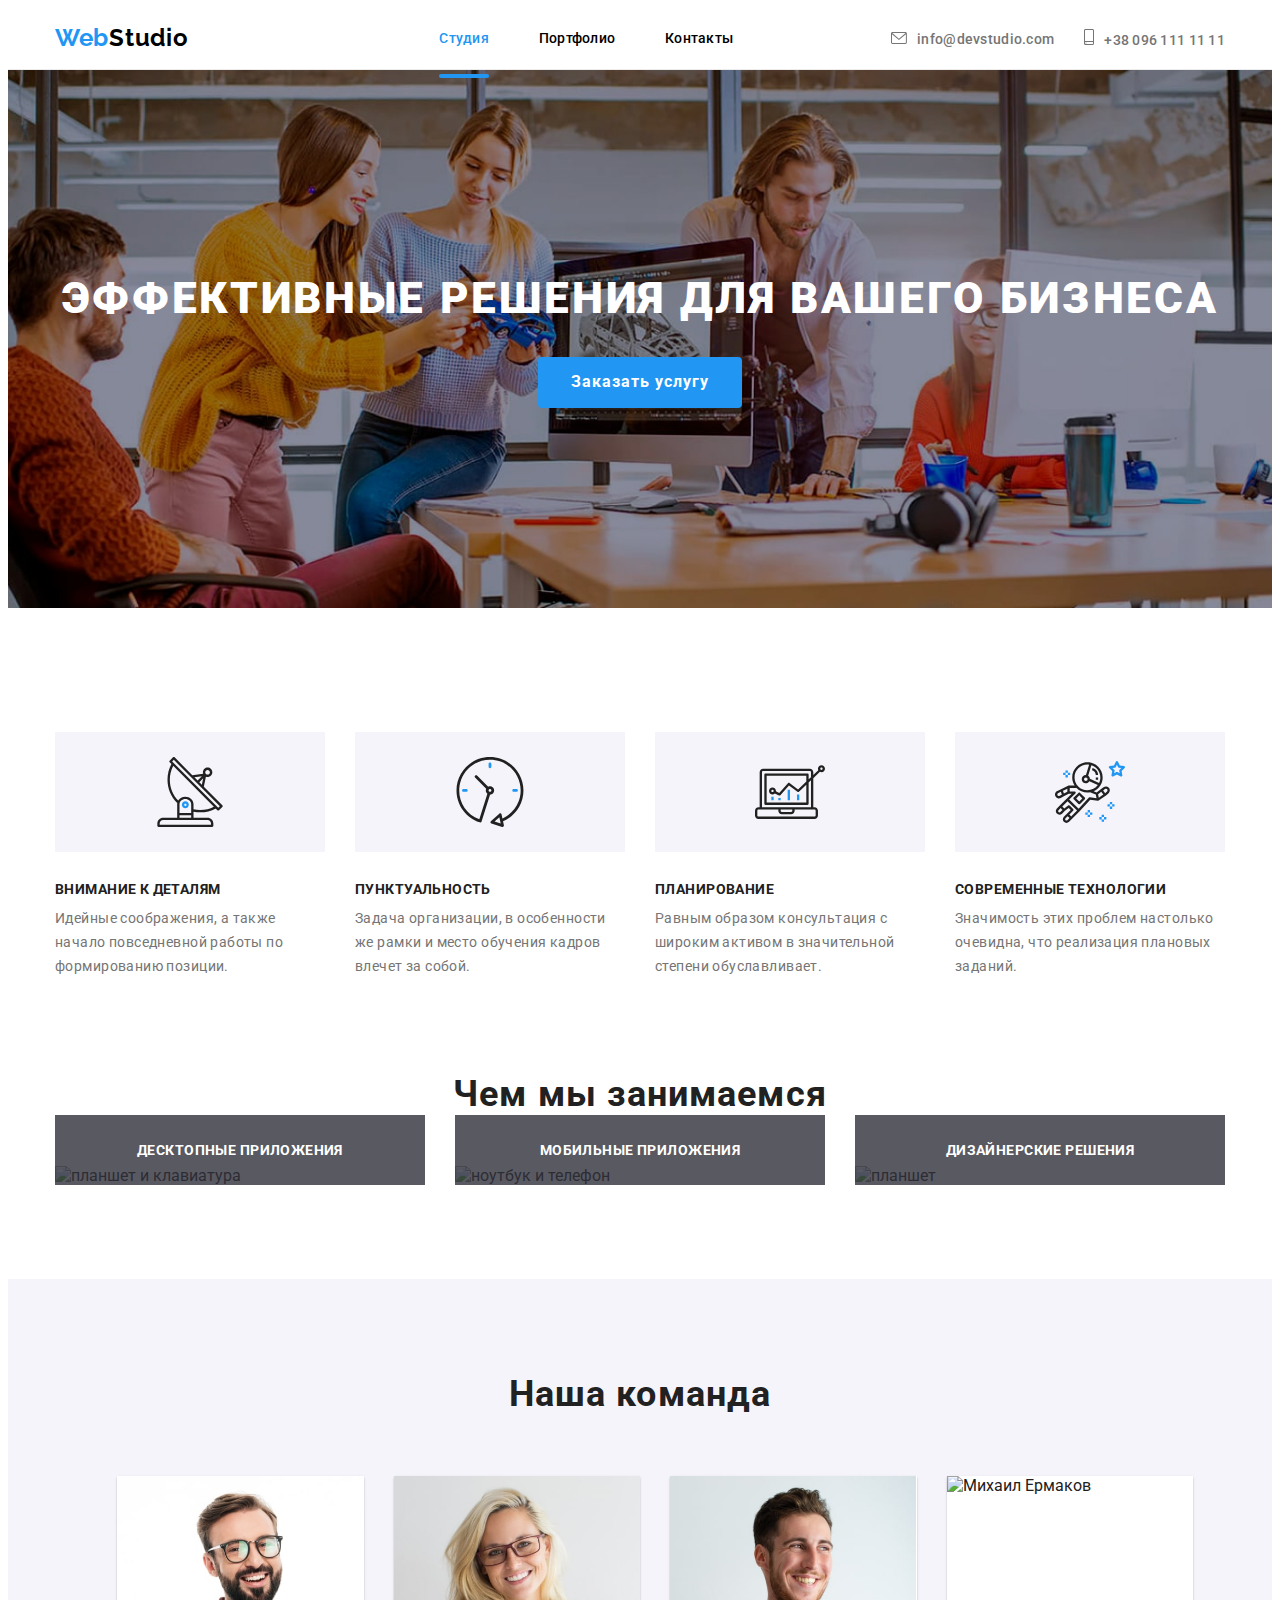
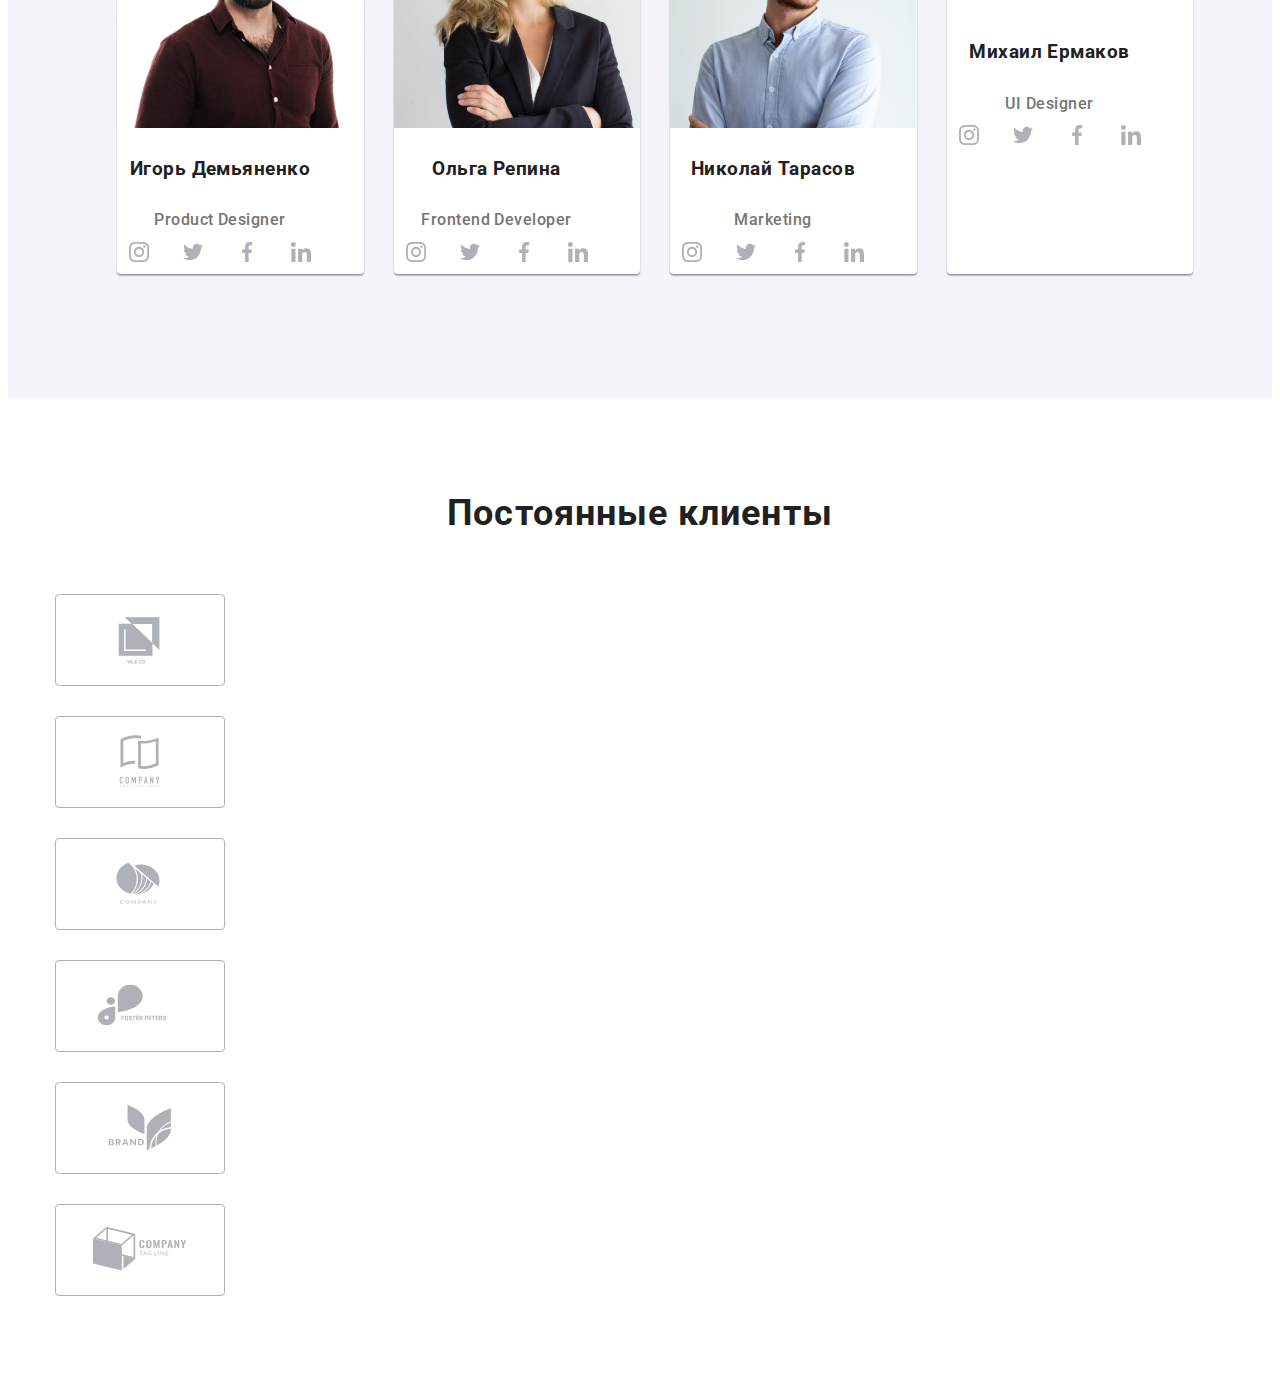
==== index.html @ 03f7d1b9 "8" ====
<!DOCTYPE html>
<html lang="ru">

    <head>
        <meta charset="UTF-8">
        <meta http-equiv="X-UA-Compatible" content="IE=edge">
        <meta name="viewport" content="width=device-width, initial-scale=1.0">
        <title>Studio</title>
        <link rel="preconnect" href="https://fonts.googleapis.com">
        <link rel="preconnect" href="https://fonts.gstatic.com" crossorigin>
        <link href="https://fonts.googleapis.com/css2?family=Raleway:wght@700&family=Roboto:wght@400;500;700;900&display=swap"
            rel="stylesheet">
        <link rel="stylesheet" 
            href="https://cdnjs.cloudflare.com/ajax/libs/modern-normalize/1.1.0/modern-normalize.min.css"
            integrity="sha512-wpPYUAdjBVSE4KJnH1VR1HeZfpl1ub8YT/NKx4PuQ5NmX2tKuGu6U/JRp5y+Y8XG2tV+wKQpNHVUX03MfMFn9Q=="
            crossorigin="anonymous" 
            referrerpolicy="no-referrer"/>
        <link rel="stylesheet" href="./css/main.min.css">
    </head>

    <body>
        <!-- шапка навигации -->
        <header class="page-header">
            
            <div class="container__header container">
                <a class="logo header__logo" href="/">
                    <span class="header__logo-web">Web</span><span class="header-logo-studio">Studio</span>
                </a>
                
                <button type="button" class="menu-button is-open" aria-expanded="false" aria-controls="menu-container" data-menu-button>
                    <svg width="40" height="40" aria-label="Переключатель мобильного меню">
                        <use class="icon-close24" href="./images/icons.svg#icon-close_24px" hight="18" width="18"></use>
                        <use class="icon-menu" href="./images/icons.svg#icon-menu_24px" hight="16" width="24"></use>
                    </svg>
                </button>

                <!-- ccылки навигации -->
                <div class="navigation">
                    <ul class="site-nav">
                        <li><a class="site-nav__link header-link сurrent" href="./index.html" rel="noopener noreferrer">Студия</a></li>
                        <li><a class="site-nav__link header-link" href="./portfolio.html" rel="noopener noreferrer">Портфолио</a></li>
                        <li><a class="site-nav__link header-link" href="">Контакты</a></li>
                    </ul>
                </div>
                <div class="contacts">
                    <ul class="site-contact">
                        <li class="site-contact__item mail">
                            <a class="contact site-contact__icon" href="mailto:info@devstudio.com">
                                <svg class="icon-mail" width="16" height="12">
                                    <use href="./images/icons.svg#icon-envelope"></use>
                                </svg>info@devstudio.com
                            </a>
                        </li>
                        <li class="site-contact__item tel"><a class="contact site-contact__icon" href="tel:+380961111111">
                                <svg class="icon-tel" width="10" height="16">
                                    <use href="./images/icons.svg#icon-smartphone"></use>
                                </svg>+38 096 111 11 11
                            </a>
                        </li>
                    </ul>
                </div>
            </div>

                <div class="menu-container" id="menu-container" data-menu>
                    
                    <div class="mob-menu">
                        
                        <ul class="mob-menu-list">
                            <li class="mob-menu-list__item">
                                <a class="mob-menu-list__link сurrent_mob-menu" 
                                href="./index.html" 
                                rel="noopener noreferrer">Студия</a>
                            </li>
                            <li class="mob-menu-list__item">
                                <a class="mob-menu-list__link" 
                                href="./portfolio.html" 
                                rel="noopener noreferrer">Портфолио</a>
                            </li>
                            <li class="mob-menu-list__item">
                                <a class="mob-menu-list__link" 
                                href="">Контакты</a>
                            </li>
                        </ul>
                        
                        <div>
                            <ul class="mob-menu__contact">
                                <li class="mob-menu-list__item-tel">
                                    <a class="mob-menu-list__icon-tel" href="tel:+380961111111">+38 096 111 11 11
                                    </a>
                                </li>
                                <li class="mob-menu-list__item mail">
                                    <a class="mob-menu-list__icon-mail" href="mailto:info@devstudio.com">info@devstudio.com
                                    </a>
                                </li>
                            </ul>
                            <ul class="mob-menu-social">
                                <li class="mob-menu-social__item">
                                    <a  
                                    class="mob-menu-social_link"
                                    href=""
                                    target="_blank"
                                    rel="noopener noreferrer"
                                    >Instagram</a
                                    >
                                </li>
                                <li class="mob-menu-social__item">
                                    <a 
                                    class="mob-menu-social_link" 
                                    href="" target="_blank" 
                                    rel="noopener noreferrer"
                                    >Twitter</a
                                    >
                                </li>
                                <li class="mob-menu-social__item">
                                    <a class="mob-menu-social_link" 
                                    href="" target="_blank" 
                                    rel="noopener noreferrer"
                                    >Facebook</a>
                                </li>
                                <li class="mob-menu-social__item">
                                    <a class="mob-menu-social_link" 
                                    href="" target="_blank" 
                                    rel="noopener noreferrer"
                                    >Linkedin</a>
                                </li>
                            </ul>
                        </div>
                    </div>
                </div>
                
            </div>
        </header>
            <main>
                <!-- герой -->
                <section class="hero-section">
                    <div class="hero-solutions">
                        <h1 class="hero-solutions__title">Эффективные решения для вашего бизнеса</h1>
                        <button class="hero-solutions__button" type="button" data-modal-open modal-open>Заказать услугу</button>
                    </div>
                </section>
            <!-- особенности -->
                <section class="features-decoration">
                    <div class="container">
                        <ul class="features-decoration__item">
                            <li class="features-decoration__list">
                                <div class="features-decoration___list-item">
                                    <svg class="icon-antenna" width="70" height="70">
                                        <use href="./images/icons.svg#icon-antenna"></use>
                                    </svg>
                                </div>
                                <h3 class="features-decoration__title">Внимание к деталям</h3>
                                <p class="features-decoration__text">
                                    Идейные соображения, а также начало повседневной работы по формированию позиции.
                                </p>
                            </li>
                            <li class="features-decoration__list">
                                <div class="features-decoration___list-item">
                                    <svg class="icon-clock" width="70" height="70">
                                        <use href="./images/icons.svg#icon-clock"></use>
                                    </svg>
                                </div>
                                <h3 class="features-decoration__title">Пунктуальность</h3>
                                <p class="features-decoration__text">Задача организации, в особенности же рамки и место обучения кадров влечет за собой.</p>
                            </li>
                            <li class="features-decoration__list">
                                <div class="features-decoration___list-item">
                                    <svg class="icon-diagram" width="70" height="70">
                                        <use href="./images/icons.svg#icon-diagram"></use>
                                    </svg>
                                </div>
                                <h3 class="features-decoration__title">Планирование</h3>
                                <p class="features-decoration__text">Равным образом консультация с широким активом в значительной степени обуславливает.</p>
                            </li>
                            <li class="features-decoration__list">
                                <div class="features-decoration___list-item">
                                    <svg class="icon-astronaut" width="70" height="70">
                                        <use href="./images/icons.svg#icon-astronaut"></use>
                                    </svg>
                                </div>
                                <h3 class="features-decoration__title">Современные технологии</h3>
                                <p class="features-decoration__text">Значимость этих проблем настолько очевидна, что реализация плановых заданий.</p>
                            </li>
                        </ul>
                    </div>
                </section>
            </div>
            <!-- чем мы занимаемся -->
            <section class="doing-decoration">
                <div class="container">
                    <h2 class="doing-decoration__title">Чем мы занимаемся</h2>
                    <ul class="doing-section">
                        <li class="doing-section__images">
                            <div class="doing-section__box">
                                <img src="./images/box1.jpg" alt="планшет и клавиатура" width="370">
                                <p class="doing-section__title">Десктопные приложения</p>
                            </div>
                        </li>
                        <li class="doing-section__images">
                            <div class="doing-section__box">
                                <img src="./images/box2.jpg" alt="ноутбук и телефон" width="370">
                                <p class="doing-section__title">Мобильные приложения</p>
                            </div>
                        </li>
                        <li class="doing-section__images">
                            <div class="doing-section__box">
                                <img src="./images/box3.jpg" alt="планшет" width="370">
                                <p class="doing-section__title">Дизайнерские решения</p>
                            </div>
                        </li>
                    </ul>
                </div>
            </section>
            <!-- команда -->
            <section class="command-decoration-section">
                <div class="command-decoration container">
                    <h2 class="command-decoration__title">Наша команда</h2>
                    <ul class="command-decoration__list"> 
                        <li class="command-decoration__item">
                            <picture>
                                <source
                                    srcset="./images/demyanenko_1x.jpg 1x, 
                                    ./images/demyanenko_2x.jpg 2x"
                                    media="(min-width: 320px)"
                                />
                                <source srcset="./images/demyanenko_tablet_1x.jpg 1x, 
                                    ./images/demyanenko__tablet_2x.jpg 2x" 
                                    media="(min-width: 768px)" 
                                />
                                <source srcset="./images/demyanenko_desktop_1x.jpg 1x, 
                                    ./images/demyanenko__desctop_2x.jpg 2x" 
                                    media="(min-width: 1200px)" 
                                />
                                <img 
                                src="./images/demyanenko.jpg"
                                alt="Игорь Демьяненко" 
                                />
                            </picture>
                            
                            <div class="command-decoration__item-name">
                                <h3 class="command-decoration__name">Игорь Демьяненко</h3>
                                <p class="command-decoration__post" lang="en">Product Designer</p>
                                <ul class="command-decoration__icon-list">
                                    <li class="command-decoration__link-item">
                                        <a href="" class="command-link">
                                        <svg class="command-link-icon" width="20" height="20">
                                            <use href="./images/icons.svg#icon-instagram"></use>      
                                        </svg>
                                        </a>
                                    </li>
                                    <li class="command-decoration__link-item">
                                        <a href="" class="command-link">
                                            <svg class="command-link-icon" width="20" height="20">
                                                <use href="./images/icons.svg#icon-twitter"></use>
                                            </svg>
                                        </a>
                                    </li>
                                    <li class="command-decoration__link-item">
                                        <a href="" class="command-link">
                                            <svg class="command-link-icon" width="20" height="20">
                                                <use href="./images/icons.svg#icon-facebook"></use>
                                            </svg>
                                        </a>
                                    </li>
                                    <li class="command-decoration__link-item">
                                        <a href="" class="command-link">
                                            <svg class="command-link-icon" width="20" height="20">
                                                <use href="./images/icons.svg#icon-linkedin"></use>
                                            </svg>
                                        </a>
                                    </li>
                                </ul>
                            </div>
                        </li>
                        <li class="command-decoration__item">
                            <picture>
                                <source srcset="./images/repina_1x.jpg 1x, 
                                ./images/repina_2x.jpg 2x" 
                                media="(min-width: 320px)" />
                                <source srcset="./images/repina_tablet_1x.jpg 1x, 
                                ./images/repina__tablet_2x.jpg 2x" 
                                media="(min-width: 768px)" />
                                <source srcset="./images/repina_desktop_1x.jpg 1x, 
                                ./images/repina__desctop_2x.jpg 2x" 
                                media="(min-width: 1200px)" />
                                <img 
                                src="./images/repina.jpg" 
                                alt="Ольга Репина" />
                            </picture>

                            <div class="command-decoration__item-name"> 
                                <h3 class="command-decoration__name">Ольга Репина</h3>
                                <p class="command-decoration__post" lang="en">Frontend Developer</p>
                                <ul class="command-decoration__icon-list">
                                    <li class="command-decoration__link-item">
                                        <a href="" class="command-link">
                                            <svg class="command-link-icon" width="20" height="20">
                                                <use href="./images/icons.svg#icon-instagram"></use>
                                            </svg>
                                        </a>
                                    </li>
                                    <li class="command-decoration__link-item">
                                        <a href="" class="command-link">
                                            <svg class="command-link-icon" width="20" height="20">
                                                <use href="./images/icons.svg#icon-twitter"></use>
                                            </svg>
                                        </a>
                                    </li>
                                    <li class="command-decoration__link-item">
                                        <a href="" class="command-link">
                                            <svg class="command-link-icon" width="20" height="20">
                                                <use href="./images/icons.svg#icon-facebook"></use>
                                            </svg>
                                        </a>
                                    </li>
                                    <li class="command-decoration__link-item">
                                        <a href="" class="command-link">
                                            <svg class="command-link-icon" width="20" height="20">
                                                <use href="./images/icons.svg#icon-linkedin"></use>
                                            </svg>
                                        </a>
                                    </li>
                                </ul>
                            </div>
                        </li>

                        <li class="command-decoration__item">
                            <picture>
                                <source srcset="./images/tarasov_1x.jpg 1x, 
                                ./images/tarasov_2x.jpg 2x" 
                                media="(min-width: 320px)" />
                                <source srcset="./images/tarasov_tablet_1x.jpg 1x, 
                                ./images/tarasov__tablet_2x.jpg 2x" 
                                media="(min-width: 768px)" />
                                <source srcset="./images/tarasov_desktop_1x.jpg 1x, 
                                ./images/tarasov__desctop_2x.jpg 2x" 
                                media="(min-width: 1200px)" />
                                <img 
                                src="./images/tarasov.jpg" 
                                alt="Николай Тарасов" />
                            </picture>
                            
                            <div class="command-decoration__item-name">
                                <h3 class="command-decoration__name">Николай Тарасов</h3>
                                <p class="command-decoration__post" lang="en">Marketing</p>
                                <ul class="command-decoration__icon-list">
                                    <li class="command-decoration__link-item">
                                        <a href="" class="command-link">
                                            <svg class="command-link-icon" width="20" height="20">
                                                <use href="./images/icons.svg#icon-instagram"></use>
                                            </svg>
                                        </a>
                                    </li>
                                    <li class="command-decoration__link-item">
                                        <a href="" class="command-link">
                                            <svg class="command-link-icon" width="20" height="20">
                                                <use href="./images/icons.svg#icon-twitter"></use>
                                            </svg>
                                        </a>
                                    </li>
                                    <li class="command-decoration__link-item">
                                        <a href="" class="command-link">
                                            <svg class="command-link-icon" width="20" height="20">
                                                <use href="./images/icons.svg#icon-facebook"></use>
                                            </svg>
                                        </a>
                                    </li>
                                    <li class="command-decoration__link-item">
                                        <a href="" class="command-link">
                                            <svg class="command-link-icon" width="20" height="20">
                                                <use href="./images/icons.svg#icon-linkedin"></use>
                                            </svg>
                                        </a>
                                    </li>
                                </ul>
                            </div>
                        </li>

                        <li class="command-decoration__item">
                            <picture>
                                <source srcset="./images/ermakov_1x.jpg 1x, 
                                ./images/ermakov_2x.jpg 2x" 
                                media="(min-width: 320px)" />
                                <source srcset="./images/ermakov_tablet_1x.jpg 1x, 
                                ./images/ermakov__tablet_2x.jpg 2x" 
                                media="(min-width: 768px)" />
                                <source srcset="./images/ermakov_desktop_1x.jpg 1x, 
                                ./images/ermakov__desctop_2x.jpg 2x" 
                                media="(min-width: 1200px)" />
                                <img 
                                src="./images/ermakov.jpg" 
                                alt="Михаил Ермаков" />
                            </picture>
                            
                            <div class="command-decoration__item-name">
                                <h3 class="command-decoration__name">Михаил Ермаков</h3>
                                <p class="command-decoration__post" lang="en">UI Designer</p>
                                <ul class="command-decoration__icon-list">
                                    <li class="command-decoration__link-item">
                                        <a href="" class="command-link">
                                            <svg class="command-link-icon" width="20" height="20">
                                                <use href="./images/icons.svg#icon-instagram"></use>
                                            </svg>
                                        </a>
                                    </li>
                                    <li class="command-decoration__link-item">
                                        <a href="" class="command-link">
                                            <svg class="command-link-icon" width="20" height="20">
                                                <use href="./images/icons.svg#icon-twitter"></use>
                                            </svg>
                                        </a>
                                    </li>
                                    <li class="command-decoration__link-item">
                                        <a href="" class="command-link">
                                            <svg class="command-link-icon" width="20" height="20">
                                                <use href="./images/icons.svg#icon-facebook"></use>
                                            </svg>
                                        </a>
                                    </li>
                                    <li class="command-decoration__link-item">
                                        <a href="" class="command-link">
                                            <svg class="command-link-icon" width="20" height="20">
                                                <use href="./images/icons.svg#icon-linkedin"></use>
                                            </svg>
                                        </a>
                                    </li>
                                </ul>
                            </div>
                        </li>
                    </ul>
                </div>
            </section>
            <section class="section-clients">
                <div class="container clients">
                    <h2 class="clients__title">Постоянные клиенты</h2>
                    <ul class="clients__list">
                        <li class="clients__item">
                        <a class="client__link" href="">
                            <svg width="106" height="60" class="icon-client">
                                <use href="./images/icons.svg#icon-client-one"></use>
                            </svg>
                        </a>
                        </li>
                        <li class="clients__item">
                            <a class="client__link" href="">
                                <svg width="106" height="60" class="icon-client">
                                    <use href="./images/icons.svg#icon-client-two"></use>
                                </svg>
                            </a>
                        </li>
                        <li class="clients__item">
                            <a class="client__link" href="">
                                <svg width="106" height="60" class="icon-client">
                                    <use href="./images/icons.svg#icon-client-three"></use>
                                </svg>
                            </a>
                        </li>
                        <li class="clients__item">
                            <a class="client__link" href="">
                                <svg width="106" height="60" class="icon-client">
                                    <use href="./images/icons.svg#icon-client-four"></use>
                                </svg>
                            </a>
                        </li>
                        <li class="clients__item">
                            <a class="client__link" href="">
                                <svg width="106" height="60" class="icon-client">
                                    <use href="./images/icons.svg#icon-client-fife"></use>
                                </svg>
                            </a>
                        </li>
                        <li class="clients__item">
                            <a class="client__link" href="">
                                <svg width="106" height="60" class="icon-client">
                                    <use href="./images/icons.svg#icon-client-six""></use>
                                </svg>
                            </a>
                        </li>
                    </ul>
                </div>
            </section>
        </main>
        <!-- подвал -->
        <!-- <footer class="footer">
            <div class="footer-decoration container"> 
                <div>
                    <p class="footer__logo-title">
                        <a class="footer__logo" href="">
                            <span class="footer__logo-web">Web</span><span class="footer__logo-studio">Studio</span>
                        </a>
                    </p>
                    <ul>
                        <li class="footer__link">
                            <a class="footer__link-adress" href="https://goo.gl/maps/W8m9kRHtbQjeznwJ9" target="_blank" rel="noopener noreferrer">
                                г. Киев, пр-т Леси Украинки, 26</a>
                        </li>
                        <li class="footer__link">
                            <a class="link-mail" href="mailto:info@example.com">info@example.com</a>
                        </li>
                        <li class="footer__link">
                            <a class="link-tel" href="tel:+380991111111">+38 099 111 11 11</a>
                        </li>
                    </ul>
                </div>

                <div class="footer__join">
                    <h3 class="footer__join_title">присоединяйтесь</h3>
                    <ul class="footer__join-list">
                        <li class="footer__join-item">
                            <a class="footer__join-link">
                                <svg class="icon-footer" width="20" heigth="20">
                                    <use href="./images/icons.svg#icon-instagram"></use>
                                </svg>
                            </a>
                        </li>
                        <li class="footer__join-item">
                            <a class="footer__join-link">
                                <svg class="icon-footer" width=20px heigth=20px>
                                    <use href="./images/icons.svg#icon-twitter"></use>
                                </svg>
                            </a>
                        </li>
                        <li class="footer__join-item">
                            <a class="footer__join-link">
                                <svg class="icon-footer" width=20px heigth=20px>
                                    <use href="./images/icons.svg#icon-facebook"></use>
                                </svg>
                            </a>
                        </li>
                        <li class="footer__join-item">
                            <a class="footer__join-link">
                                <svg class="icon-footer" width=20px heigth=20px>
                                    <use href="./images/icons.svg#icon-linkedin"></use>
                                </svg>
                            </a>
                        </li>
                    </ul>
                </div>

                <div class="footer-newsletter">
                    <h3 class="footer-newsletter__title">Подпишитесь на рассылку</h3>
                    <label for="footer-newsletter__input-text" 
                    for="user-email"></label>
                    <div class="input-wrap footer-newsletter__wrap">
                        <input 
                            type="email" 
                            class="form-input-newsletter" 
                            name="user-mail" 
                            placeholder="E-mail" 
                            required
                            minlength="2" 
                        />
                        <button type="submit" 
                        class="button-form-newsletter">Подписаться
                            <span>
                            <svg class="icon-newsletter" width=24px heigth=24px>
                                <use href="./images/icons.svg#icon-icon-send"></use>
                            </svg>
                        </button></span>
                    </div>
                </div>
            </div>
        </footer> -->
        <!-- модальное окно -->
        <div class="backdrop is-hidden" data-modal>
            <div class="modal">
                <button type="button" class="modal-close" data-modal-close><svg class="close-icon" width="18" height="18">
                        <use href="./images/icons.svg#icon-close-black-18dp"></use>
                    </svg>
                </button>

                <!--модальное окно стилизация -->
                <p class="modal-title">Оставьте свои данные, мы вам перезвоним</p>
                <form action="#">
                    <div class="form-field">
                        <label for="input-text" class="user-name">Имя</label>
                        <div class="input-wrap">
                            <input 
                                type="text" 
                                class="form-input" 
                                name="user-name" 
                                placeholder=""
                                required
                                minlength="2"
                            />
                            <svg class="input-icon" width="18" hight="18">
                                <use href="./images/icons.svg#icon-person"></use>
                            </svg>
                        </div>
                    </div>
                    
                    <div class="form-field">
                        <label for="input-text" class="user-tel">Телефон</label>
                        <div class="input-wrap">
                            <input 
                                type="tel" 
                                class="form-input"
                                name="user-tel"
                                placeholder=""
                                required
                                minlength="2"
                            />
                            <svg class="input-icon" width="18" hight="18">
                                <use href="./images/icons.svg#icon-phone"></use>
                            </svg>
                        </div>
                    </div>

                    <div class="form-field">
                        <label for="input-text" class="user-mail">Почта</label>
                        <div class="input-wrap"> 
                            <input 
                            type="email" 
                            class="form-input" 
                            name="user-mail" 
                            placeholder="" 
                            required
                            minlength="2"
                            />
                            <svg class="input-icon" width="18" hight="18">
                                <use href="./images/icons.svg#icon-email"></use>
                            </svg>
                        </div>
                    </div>
                    
                    <div class="form-field">
                        <label for="input-text" class="user-text">Комментарий</label>
                        <textarea 
                        name="user-text" 
                        id="user-text"
                        class="form-text"
                        placeholder="Введите текст"
                    ></textarea>
                    </div>

                    <div class="form-field">
                        <input 
                        type="checkbox" 
                        name="policy" 
                        id="policy" 
                        class="policy-check visually-hidden"/>
                        <label for="policy" class="check-text">
                            <span class="checkbox-policy">
                                <svg class="icon-check" width="16" height="15">
                                    <use href="./images/icons.svg#icon-vector-check"></use>
                                </svg>
                            </span>
                            Соглашаюсь с рассылкой и принимаю&nbsp;
                            <a href="" class="right-check-text"> Условия договора</a> 
                        </label>
                    </div>
                    <!--радиокнопки -->

                    <button type="submit" class="button-form">Отправить</button>
                </form>
            </div>
        </div>
        <script src="./js/modal.js"></script>
    </body>
</html>
---- css/main.min.css ----
:root{--brand-color: #212121;--link-navigator: #2196f3;--color-contact: #757575;--card-set-gap: 30px;--color-bg: #ffffff;--color-client: #afb1b8}p,h1,h2,h3,h4,h5,h5{margin:0}ul{margin:0;padding:0}button{cursor:pointer}img{display:block;max-width:100%;height:auto}.modal-close,.check-text span,.features-decoration___list-item,.command-link,.client__link{align-items:center;justify-content:center}html,portfolio{box-sizing:border-box}*,*::before,*::after{box-sizing:inherit}body{font-family:"Roboto", sans-serif;background-color:#ffffff;color:var(--brand-color)}body.modal-open{overflow:hidden}li{list-style:none;text-decoration:none}.visually-hidden{position:absolute;width:1px;height:1px;margin:-1px;border:0;padding:0;clip:rect(0 0 0 0);overflow:hidden}.backdrop{position:fixed;top:0;width:100vw;height:100vh;background-color:rgba(0,0,0,0.2);transition:opasity 500ms, visibility 500ms;overflow-y:scroll}.backdrop.is-hidden .modal{transform:scale(0.5)}.modal{width:530px;min-height:580px;background-color:#fff;border-radius:4px;box-shadow:0px 1px 3px rgba(0,0,0,0.12),0px 1px 1px rgba(0,0,0,0.14),0px 2px 1px rgba(0,0,0,0.2);position:absolute;top:50%;left:50%;transform:translate(-50%, -50%) scale(1);transition:transform 500ms cubic-bezier(0.4, 0, 0.2, 1)}.modal-close{width:30px;height:30px;background-color:transparent;border:1px solid rgba(0,0,0,0.1);box-sizing:border-box;border-radius:50%;display:flex;position:absolute;top:8px;right:8px;transition:fill 250ms cubic-bezier(0.4, 0, 0.2, 1)}.modal-close:hover,.modal-close:focus{fill:var(--link-navigator)}.close-icon{transition:fill 250ms cubic-bezier(0.4, 0, 0.2, 1)}.close-icon:hover,.close-icon:focus{fill:var(--link-navigator)}.is-hidden{opacity:0;pointer-events:none;visibility:hidden}.modal-title{font-weight:700;line-height:1.5;text-align:center;margin-bottom:12px;margin-top:40px;font-family:"Roboto", sans-serif;font-size:20px;letter-spacing:0.03em;color:var(--brand-color)}.form-field{margin-bottom:10px;margin-left:40px;margin-right:40px}.form-input{width:100%;height:40px;border:1px solid rgba(33,33,33,0.2);border-radius:4px;padding-left:40px;cursor:pointer;outline:none;transition:border 250ms cubic-bezier(0.4, 0, 0.2, 1)}.form-input:hover,.form-input:focus{border:1px solid var(--link-navigator)}.form-input::placeholder{font-size:12px;line-height:14px;letter-spacing:0.01em;color:rgba(117,117,117,0.5)}.input-wrap{position:relative}.input-wrap:hover,.input-wrap:focus{cursor:pointer;fill:var(--link-navigator)}.input-icon{position:absolute;left:12px;top:50%;transform:translateY(-50%);transition:fill 250ms cubic-bezier(0.4, 0, 0.2, 1)}.user-text,.user-mail,.user-tel,.user-name{font-family:"Roboto", sans-serif;font-size:12px;line-height:14px;letter-spacing:0.01em;color:var(--color-contact);display:block;margin-bottom:4px}.form-text{width:100%;height:120px;border:1px solid rgba(33,33,33,0.2);border-radius:5px;padding:12px 16px;resize:none;cursor:pointer;outline:none;font-family:"Roboto", sans-serif;font-weight:400;font-size:12px;line-height:14px;letter-spacing:0.01em;transition:border-color 250ms cubic-bezier(0.4, 0, 0.2, 1)}.form-text:hover,.form-text:focus{border:1px solid var(--link-navigator)}.check-text{display:flex;align-items:center;font-size:14px;line-height:calc(24 / 14);letter-spacing:0.03em;color:var(--color-contact)}.check-text span{width:16px;height:15px;border:2px solid var(--brand-color);border-radius:2px;margin-right:8px;margin-left:12px;display:flex}.icon-check{fill:transparent}.policy-check:checked+.check-text span{border:none;background-color:var(--link-navigator)}.right-check-text{font-size:14px;line-height:24px;letter-spacing:0.03em;text-decoration-line:underline;color:var(--link-navigator)}.button-form{color:#ffffff;background-color:var(--link-navigator);font-family:inherit;font-weight:700;font-size:16px;line-height:1.8;letter-spacing:0.06em;cursor:pointer;border-radius:4px;padding:10px 55px;border:1px solid transparent;margin-top:32px;text-align:center;align-items:center;transition:box-shadow 250ms cubic-bezier(0.4, 0, 0.2, 1)}.button-form{display:flex;margin-left:auto;margin-right:auto;justify-content:center}.button-form:hover,.button-form:focus{box-shadow:0px 4px 4px rgba(0,0,0,0.15)}.container{width:100%;padding-left:15px;padding-right:15px;margin:0 auto}@media screen and (min-width: 480px) and (max-width: 767px){.container{width:480px}}@media screen and (min-width: 768px) and (max-width: 1199px){.container{width:768px}}@media screen and (min-width: 1200px){.container{width:1200px}}.hero-solutions__button{color:#ffffff;background-color:var(--link-navigator);font-family:inherit;font-weight:700;font-size:16px;line-height:1.8;letter-spacing:0.06em;cursor:pointer;border-radius:4px;padding:10px 32px;min-width:200;border:1px solid transparent;margin-top:30px;text-align:center;transition:color 250ms cubic-bezier(0.4, 0, 0.2, 1),background-color 250ms cubic-bezier(0.4, 0, 0.2, 1)}.hero-solutions__button:hover,.hero-solutions__button:focus{background-color:#188ce8}.button-section{font-family:inherit;font-weight:500;font-size:16px;line-height:1.6;text-align:center;letter-spacing:0.03em;cursor:pointer;color:var(--brand-color);border-radius:4px;border:1px solid transparent;padding:6px 22px;transition:background-color 250ms cubic-bezier(0.4, 0, 0.2, 1),box-shadow 250ms cubic-bezier(0.4, 0, 0.2, 1),color 250ms cubic-bezier(0.4, 0, 0.2, 1)}.button-section:hover,.button-section:focus{color:#ffffff;background-color:#188ce8;box-shadow:0px 3px 1px rgba(0,0,0,0.1),0px 1px 2px rgba(0,0,0,0.08),0px 2px 2px rgba(0,0,0,0.12)}.gallery-decoration-button{display:flex;margin-left:auto;margin-right:auto;justify-content:center}.button-decoration{padding-right:8px}.button-decoration:last-child{padding-right:0;margin-right:0}.menu-button{display:block;padding:0;border:none;margin-left:auto;background-color:transparent}@media screen and (min-width: 768px){.menu-button{display:none}}.menu-button .icon-menu{display:none}.menu-button.is-open .icon-menu{display:block}.menu-button.is-open .icon-close24{display:none}.menu-container{background-color:#fff;padding:20px;text-align:center;font-size:20px}@media screen and (max-width: 767px){.menu-container{display:none;position:absolute;top:100%;left:0;width:100%;height:480px}.menu-container.is-open{display:block}}@media screen and (min-width: 768px){.menu-container{display:flex;justify-content:space-between;flex-grow:1}}.mob-menu{display:flex;flex-direction:column;justify-content:space-between;max-width:450px;margin:0 auto;position:absolute;background-color:#fff;left:0;width:100vw;height:100vh;z-index:1;padding-left:40px;padding-top:40px}.mob-menu-list__item:not(:last-child){margin-bottom:32px;padding:0}.menu-container,.mob-menu-list__link{text-decoration:none;font-size:40px;font-weight:500;line-height:1.2;letter-spacing:0.02em;text-align:left;color:#212121}.mob-menu-list__icon-tel{font-size:34px;font-weight:500;line-height:1.1;letter-spacing:0.02em;color:var(--link-navigator);text-decoration:none}.mob-menu-list__icon-mail{text-decoration:none;font-size:24px;font-weight:500;line-height:1.2;letter-spacing:0.02em;color:#757575}.mob-menu-social__item:not(:last-child){margin-bottom:32px;padding-right:5px;border-right:1px solid rgba(33,33,33,0.2)}.mob-menu-social{display:flex;flex-wrap:wrap;justify-content:space-between;padding-right:40px}.mob-menu-social_link{text-decoration:none;font-size:18px;font-weight:500;line-height:1.2;letter-spacing:0.02em;color:var(--link-navigator)}.сurrent_mob-menu{color:var(--link-navigator);position:relative}.page-header>.container__header,.site-nav,.site-contact{display:flex}.page-header{border-bottom:1px solid #ececec;position:relative}.container__header{margin-top:0;margin-bottom:0;padding-top:16px;padding-bottom:16px;align-items:center;background:var(--color-bg);justify-content:space-between}@media screen and (max-width: 767px){.site-nav{display:none}}@media screen and (min-width: 768px){.site-nav{display:flex;margin-left:88px;width:294px;text-align:center;justify-content:space-between}}@media screen and (min-width: 1200px){.site-nav{margin-left:93px;width:294px;justify-content:space-between}}@media screen and (min-width: 767px){.menu-container,.mob-menu{display:none}}@media screen and (max-width: 767px){.site-contact{display:none}}@media screen and (min-width: 768px) and (max-width: 1199px){.site-contact{display:flex;flex-direction:column;margin-left:auto;align-items:flex-start}}@media screen and (min-width: 1200px){.site-contact{display:flex;margin-left:auto}}@media screen and (min-width: 1200px){.site-contact .site-contact__item+.site-contact__item{margin-left:30px;display:flex}}.site-nav,.site-nav__link,.header__logo{text-decoration:none;color:#000000;transition:color 250ms cubic-bezier(0.4, 0, 0.2, 1)}@media screen and (max-width: 767px){.page-header>.container__header.is-open,.header__logo.is-open{display:none}}@media screen and (max-width: 767px){.site-nav.is-open,.site-nav__link.is-open{display:block;font-size:40px}}.contact{text-decoration:none;font-weight:500;font-size:14px;line-height:1.1;letter-spacing:0.02em;color:var(--color-contact)}.contact:focus,.contact:hover{color:var(--link-navigator)}.site-nav,.site-nav__link:focus,.site-nav__link:hover{font-weight:500;font-size:14px;line-height:16px;letter-spacing:0.02em;color:var(--link-navigator)}.сurrent{color:var(--link-navigator);position:relative}.сurrent::after{content:"";width:100%;height:4px;border-radius:2px;position:absolute;background-color:var(--link-navigator);left:0;bottom:-32px}.site-contact__icon{color:var(--color-contact);transition:color 250ms cubic-bezier(0.4, 0, 0.2, 1)}.site-contact__icon:hover,.site-contact__icon:focus{color:var(--link-navigator)}.icon-mail,.icon-tel{margin-right:10px;fill:currentColor}.header__logo,.header__logo-web{font-family:"Raleway", sans-serif;font-style:normal;font-weight:700;font-size:24px;line-height:1.2;letter-spacing:0.03em}.header__logo{color:#000000}.header__logo-web{color:var(--link-navigator)}.hero-solutions{display:block;text-align:center;background:#2f303a;padding-top:200px;padding-bottom:200px;margin:0 auto;background-image:linear-gradient(to right, rgba(47,48,58,0.4), rgba(47,48,58,0.4)),url("../images/header_mobile_1x.jpg");background-repeat:no-repeat;background-position:center;background-size:cover;max-width:100%}@media (min-resolution: 2dppx){.hero-solutions{background-image:url("../images/header_mobile_2x.jpg")}}@media (min-width: 480px){.hero-solutions{background-image:url("../images/header_tablet_1x.jpg")}}@media (min-resolution: 2dppx){.hero-solutions{background-image:url("../images/header_tablet_2x.jpg")}}@media (min-width: 768px){.hero-solutions{background-image:url("../images/header_desktop_1x.jpg")}}@media (min-width: 768px) and (min-resolution: 2dppx){.hero-solutions{background-image:url("../images/header_desktop_2x.jpg")}}.hero-solutions__title{font-family:"Roboto", sans-serif;font-style:normal;font-weight:900;letter-spacing:0.06em;text-transform:uppercase;color:var(--color-bg);text-align:center;margin:0 auto}@media (max-width: 1199px){.hero-solutions__title{font-size:26px;line-height:1.6}}@media (min-width: 1200px){.hero-solutions__title{font-size:44px;line-height:1.3}}.features-decoration{padding-top:60px}@media screen and (min-width: 1200px){.features-decoration{padding-top:94px}}.features-decoration__item{justify-content:space-between}@media screen and (min-width: 480px){.features-decoration__item{display:flex;flex-wrap:wrap}}@media screen and (min-width: 1200px){.features-decoration__item{display:flex;flex-wrap:nowrap}.features-decoration__item:last-child{margin-right:0}}.features-decoration___list-item{display:flex;height:120px;background-color:#f5f4fa;margin-top:30px;margin-bottom:30px}@media screen and (min-width: 1200px){.features-decoration___list-item{display:flex;flex-wrap:nowrap}}@media screen and (min-width: 768px){.features-decoration__list{flex-wrap:wrap;flex-basis:calc(100% / 2 - 30px)}}@media screen and (min-width: 1200px){.features-decoration__list{flex-wrap:nowrap;margin-right:30px}.features-decoration__list:last-child{margin-right:0}}.features-decoration__title{font-weight:bold;font-size:14px;line-height:1.1;letter-spacing:0.03em;text-transform:uppercase}@media screen and (max-width: 480px){.features-decoration__title{text-align:center}}.features-decoration__text{font-size:14px;line-height:1.7;letter-spacing:0.03em;color:var(--color-contact);margin-top:10px}.doing-decoration{padding-top:94px;padding-bottom:94px;align-content:center}@media screen and (max-width: 767px){.doing-decoration{display:none}}.doing-decoration__title{font-size:36px;font-weight:700;line-height:1.2;letter-spacing:.03em;text-align:center}.doing-section{display:flex;justify-content:space-between;margin-top:50px}.doing-section__box{position:relative}.doing-section__title{position:absolute;left:0;bottom:0;background-color:rgba(47,48,58,0.8);color:#fff;font-family:"Roboto", sans-serif;font-size:14px;font-weight:700;line-height:1.2;letter-spacing:.03em;text-align:center;text-transform:uppercase;justify-content:center;color:#ffffff;padding:27px 0 27px 0;width:100%;height:70px}.command-decoration-section{background-color:#f5f4fa;padding-top:60px;padding-bottom:60px}@media screen and (min-width: 768px){.command-decoration-section{padding-top:94px;padding-bottom:94px}}.command-decoration .command-decoration__list{justify-content:center;text-align:center}@media screen and (min-width: 480px) and (max-width: 767px){.command-decoration .command-decoration__list{display:flex;flex-wrap:wrap;margin-left:-30px}}@media screen and (min-width: 768px){.command-decoration .command-decoration__list{display:flex;flex-wrap:wrap;flex-basis:calc(100% / 4 - 30px);margin-left:-30px}}@media screen and (min-width: 1200px){.command-decoration .command-decoration__list{display:flex;flex-basis:calc(100% / 4 - 30px);margin:16px 32px 30px 32px}}.command-decoration__title{margin-bottom:30px}.command-decoration__icon-list{display:flex;justify-content:center}.command-link{display:flex;width:44px;height:44px;background-color:#ffffff;border-radius:50%;color:var(--color-client);transition:color 250ms cubic-bezier(0.4, 0, 0.2, 1),background-color 250ms cubic-bezier(0.4, 0, 0.2, 1)}.command-link:hover,.command-link:focus{background-color:#2196f3;color:#ffffff}.command-link-icon{fill:currentColor}.command-decoration__link-item+.command-decoration__link-item{margin-left:10px}.command-decoration__item{box-shadow:0px 1px 3px rgba(0,0,0,0.12),0px 1px 1px rgba(0,0,0,0.14),0px 2px 1px rgba(0,0,0,0.2);border-radius:0px 0px 4px 4px;background-color:var(--color-bg)}@media screen and (max-width: 479px){.command-decoration__item{display:block;margin-top:30px}}@media screen and (min-width: 480px){.command-decoration__item{display:flex;flex-wrap:wrap;flex-basis:calc(100% / 2 - 30px);margin-left:30px;margin-top:30px}}@media screen and (min-width: 768px){.command-decoration__item{display:flex;flex-wrap:wrap;flex-basis:calc(100% / 2 - 30px);margin-left:30px;margin-top:30px}}@media screen and (min-width: 1200px){.command-decoration__item{flex-basis:calc(100% / 4 - 30px)}.command-decoration__item:last-child{margin-right:0}}.command-decoration__name{margin-top:var(--card-set-gap);margin-bottom:var(--card-set-gap)}.command-decoration__item-name{font-size:16px;font-weight:500;line-height:1.2;letter-spacing:.03em;text-align:center}.command-decoration__post{font-size:16px;line-height:1.2;text-align:center;letter-spacing:0.03em;color:var(--color-contact);margin-top:10px}.command-decoration__title{text-align:center;font-size:28px;font-weight:700;line-height:1.2;letter-spacing:.03em}@media screen and (min-width: 1200px){.command-decoration__title{font-size:36px;font-weight:700;line-height:1.2;letter-spacing:.03em}}.section-clients{padding-top:60px;padding-bottom:60px}@media screen and (min-width: 768px){.section-clients{padding-top:94px;padding-bottom:94px}}.clients__item{margin-top:30px;display:flex;flex-wrap:wrap}@media screen and (min-width: 480px) and (max-width: 767px){.clients__item{flex-basis:calc(100% / 2 - 30px);margin-left:30px;margin-top:30px}}@media screen and (min-width: 768px){.clients__item{display:flex;flex-wrap:wrap;flex-basis:calc(100% / 4 - 30px)}.clients__item:last-child{margin-right:0}}@media screen and (min-width: 768px) and (min-width: 1200px){.clients__item{display:flex;justify-content:space-between}}.clients__title{margin-bottom:59px;font-size:28px;font-weight:700;line-height:1.2;letter-spacing:.03em;text-align:center}@media screen and (min-width: 1200px){.clients__title{font-size:36px;font-weight:700;line-height:1.2;letter-spacing:.03em}}.client__link{display:flex;height:92px;width:170px;border-width:1px;border-style:solid;border-radius:4px;color:var(--color-client);fill:var(--color-client);transition:color 250ms cubic-bezier(0.4, 0, 0.2, 1),fill 250ms cubic-bezier(0.4, 0, 0.2, 1)}.client__link:hover,.client__link:focus{fill:var(--link-navigator);color:var(--link-navigator)}.gallery-decoration{padding-top:94px;padding-bottom:94px}.gallery-decoration-list{display:flex;flex-wrap:wrap;margin-top:50px;margin-bottom:calc(-1 * var(--card-set-gap));margin-right:calc(-1 * var(--card-set-gap))}.gallery-section{flex-basis:calc(100% / 3 - var(--card-set-gap));margin-right:var(--card-set-gap);margin-bottom:var(--card-set-gap);background:#ffffff;border:1px solid #eeeeee;box-sizing:border-box;transition:color 250ms cubic-bezier(0.4, 0, 0.2, 1),box-shadow 250ms cubic-bezier(0.4, 0, 0.2, 1)}.gallery-section:hover,.gallery-section:focus{box-shadow:0px 1px 1px rgba(0,0,0,0.12),0px 4px 4px rgba(0,0,0,0.06),1px 4px 6px rgba(0,0,0,0.16);cursor:pointer}.gallery-section:hover .ovarlay-text{transform:translateY(0)}.gallery-section-name{padding-top:20px;padding-bottom:20px;padding-left:24px}.gallery-item-wrap{position:relative;overflow:hidden}.gallery-title{font-weight:700;font-size:18px;line-height:2;letter-spacing:0.06em;color:var(--brand-color)}.gallery-text{font-size:16px;line-height:1.9;letter-spacing:0.03em;color:var(--color-contact)}.ovarlay-text{position:absolute;font-family:"Roboto", sans-serif;font-size:18px;line-height:28px;letter-spacing:0.03em;font-weight:400;background-color:rgba(33,150,243,0.9);color:var(--color-bg);width:100%;height:100%;left:0;top:0;padding:63px 24px;transform:translateY(100%);transition:transform 250ms cubic-bezier(0.4, 0, 0.2, 1),background-color 250ms cubic-bezier(0.4, 0, 0.2, 1)}.footer{padding-top:60px;padding-bottom:60px;background:#2f303a;margin:0 auto}.footer__join_title,.footer-newsletter__title{font-family:"Roboto", sans-serif;font-style:normal;font-weight:bold;font-size:14px;line-height:1.2;letter-spacing:0.03em;text-transform:uppercase;color:var(--color-bg);margin-bottom:20px}.footer-decoration{display:flex}.footer__join{margin-left:70px}.footer__join-list{display:flex}.icon-footer{fill:var(--color-bg)}.footer__join-link{display:flex;width:44px;height:44px;justify-content:center}.footer__join-item{background-color:rgba(255,255,255,0.1);color:var(--color-bg);border-radius:50%;transition:background-color 250ms cubic-bezier(0.4, 0, 0.2, 1)}.footer__join-item:hover,.footer__join-item:focus{background-color:var(--link-navigator);cursor:pointer}.footer__join-item+.footer__join-item{margin-left:10px}.footer__logo{display:inline-block;font-family:"Raleway", sans-serif;font-style:normal;font-weight:bold;font-size:26px;line-height:1.2;letter-spacing:0.03em;text-decoration:none}.footer__logo-title{margin-bottom:20px}.footer__logo-web{color:var(--link-navigator)}.footer__logo-studio{color:#ffffff}.footer__link-adress{text-decoration:none;font-style:normal;font-size:14px;line-height:1.7;letter-spacing:0.03em;color:#ffffff}.link-mail,.link-tel{text-decoration:none;font-style:normal;font-size:14px;line-height:1.7;letter-spacing:0.03em;color:rgba(255,255,255,0.6);transition:color 250ms cubic-bezier(0.4, 0, 0.2, 1)}.link-mail:hover,.link-mail:focus,.link-tel:hover,.link-tel:focus{color:#ffffff}.footer__link:not(:last-child){margin-bottom:9px}.footer-newsletter{margin-left:93px}.footer-newsletter__wrap{display:flex}.button-form-newsletter{display:flex;color:#ffffff;background-color:var(--link-navigator);font-family:inherit;font-weight:700;font-size:16px;line-height:1.8;letter-spacing:0.06em;cursor:pointer;border-radius:4px;padding:10px 29px;border:1px solid transparent;margin-left:12px;box-shadow:0px 4px 4px rgba(0,0,0,0.15);border-radius:4px;align-items:center}.form-input-newsletter{width:360px;height:50px;border:1px solid rgba(255,255,255,0.3);border-radius:5px;padding-left:16px;background-color:#2f303a;cursor:pointer;outline:none;color:rgba(255,255,255,0.6)}.form-input-newsletter::placeholder{color:rgba(255,255,255,0.6)}.icon-newsletter{display:block;width:24px;height:24px;margin-left:10px;align-items:center}
/*# sourceMappingURL=main.min.css.map */
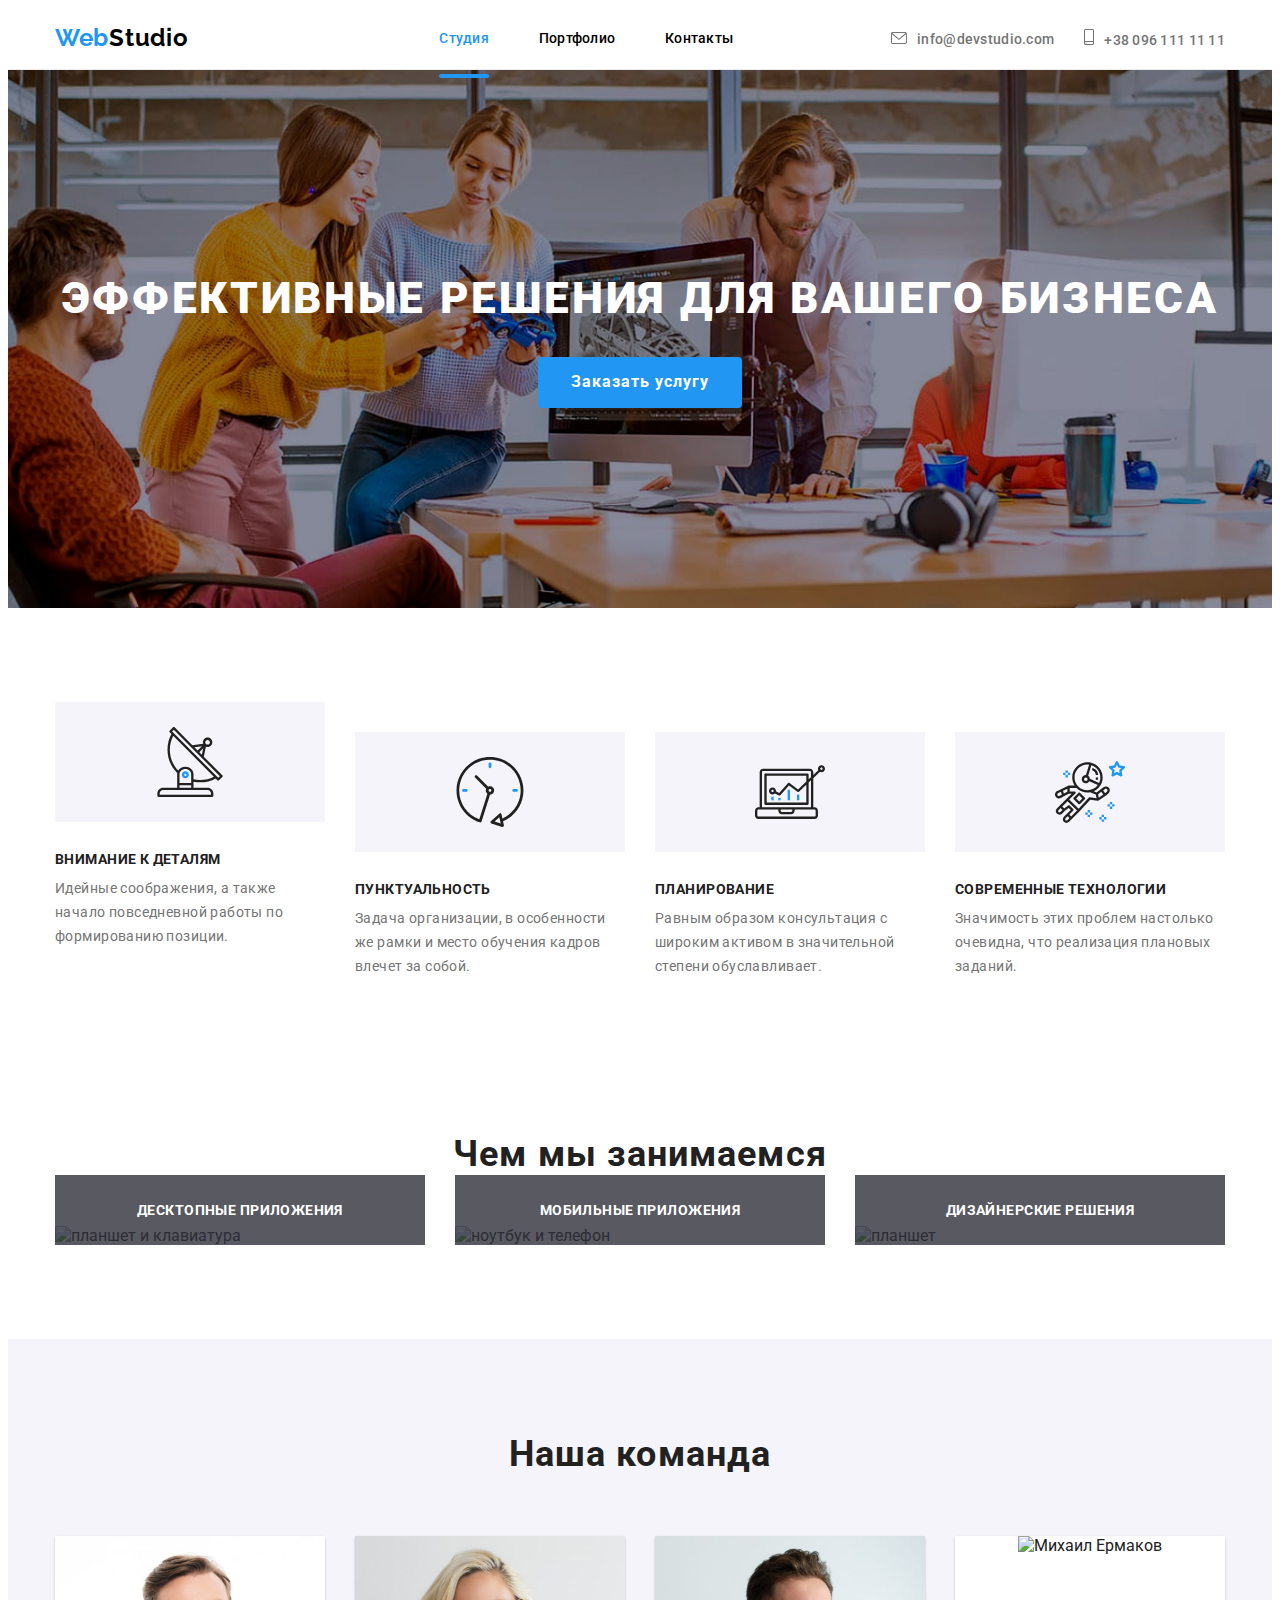
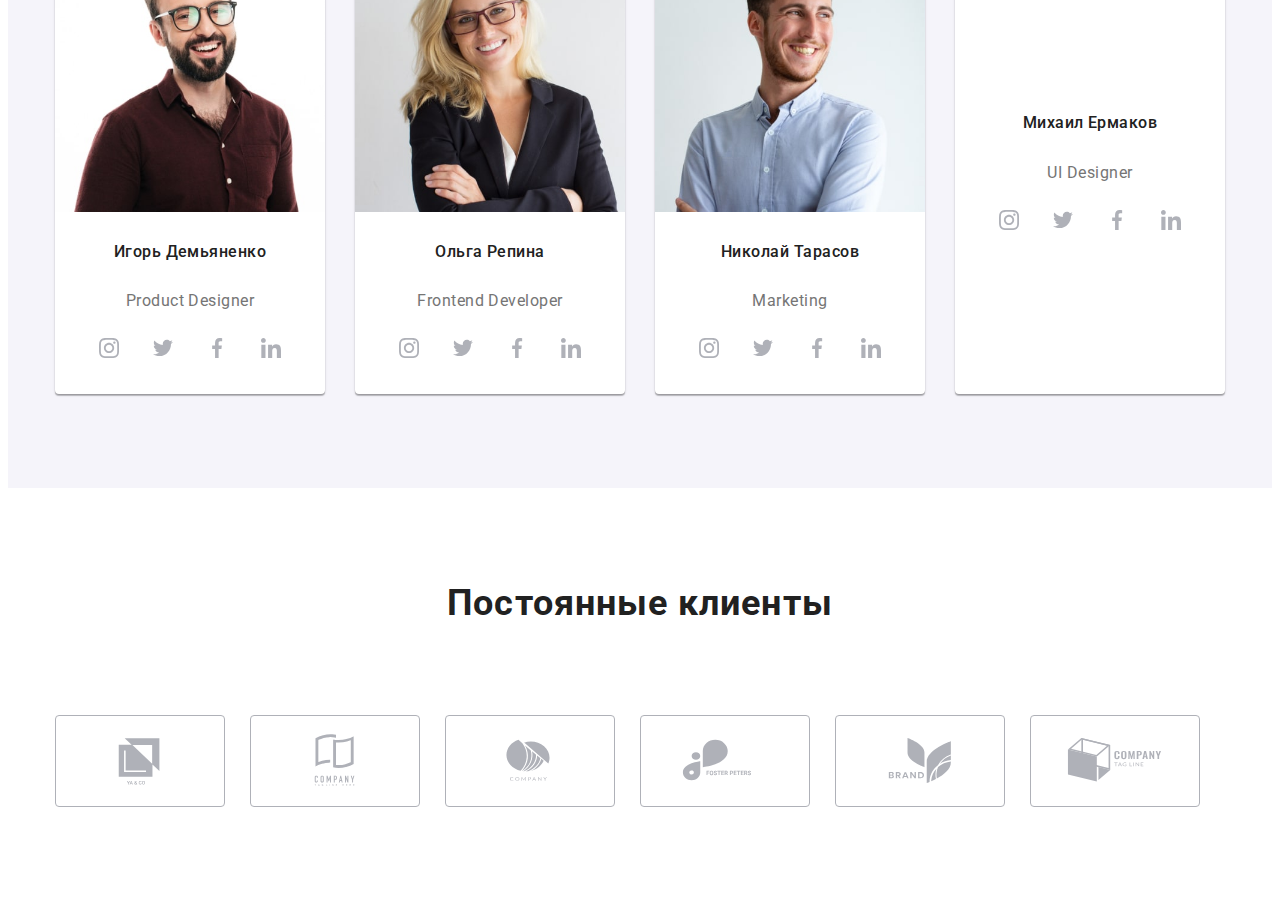
==== commit 179b8a42: "8_3" ====
--- a/index.html
+++ b/index.html
@@ -217,8 +217,7 @@
                     <ul class="command-decoration__list"> 
                         <li class="command-decoration__item">
                             <picture>
-                                <source
-                                    srcset="./images/demyanenko_1x.jpg 1x, 
+                                <source srcset="./images/demyanenko_1x.jpg 1x, 
                                     ./images/demyanenko_2x.jpg 2x"
                                     media="(min-width: 320px)"
                                 />
@@ -384,7 +383,7 @@
                                 ./images/ermakov__tablet_2x.jpg 2x" 
                                 media="(min-width: 768px)" />
                                 <source srcset="./images/ermakov_desktop_1x.jpg 1x, 
-                                ./images/ermakov__desctop_2x.jpg 2x" 
+                                ./images/ermakov__desktop_2x.jpg 2x" 
                                 media="(min-width: 1200px)" />
                                 <img 
                                 src="./images/ermakov.jpg" 
--- a/css/main.min.css
+++ b/css/main.min.css
@@ -1,2 +1,2 @@
-:root{--brand-color: #212121;--link-navigator: #2196f3;--color-contact: #757575;--card-set-gap: 30px;--color-bg: #ffffff;--color-client: #afb1b8}p,h1,h2,h3,h4,h5,h5{margin:0}ul{margin:0;padding:0}button{cursor:pointer}img{display:block;max-width:100%;height:auto}.modal-close,.check-text span,.features-decoration___list-item,.command-link,.client__link{align-items:center;justify-content:center}html,portfolio{box-sizing:border-box}*,*::before,*::after{box-sizing:inherit}body{font-family:"Roboto", sans-serif;background-color:#ffffff;color:var(--brand-color)}body.modal-open{overflow:hidden}li{list-style:none;text-decoration:none}.visually-hidden{position:absolute;width:1px;height:1px;margin:-1px;border:0;padding:0;clip:rect(0 0 0 0);overflow:hidden}.backdrop{position:fixed;top:0;width:100vw;height:100vh;background-color:rgba(0,0,0,0.2);transition:opasity 500ms, visibility 500ms;overflow-y:scroll}.backdrop.is-hidden .modal{transform:scale(0.5)}.modal{width:530px;min-height:580px;background-color:#fff;border-radius:4px;box-shadow:0px 1px 3px rgba(0,0,0,0.12),0px 1px 1px rgba(0,0,0,0.14),0px 2px 1px rgba(0,0,0,0.2);position:absolute;top:50%;left:50%;transform:translate(-50%, -50%) scale(1);transition:transform 500ms cubic-bezier(0.4, 0, 0.2, 1)}.modal-close{width:30px;height:30px;background-color:transparent;border:1px solid rgba(0,0,0,0.1);box-sizing:border-box;border-radius:50%;display:flex;position:absolute;top:8px;right:8px;transition:fill 250ms cubic-bezier(0.4, 0, 0.2, 1)}.modal-close:hover,.modal-close:focus{fill:var(--link-navigator)}.close-icon{transition:fill 250ms cubic-bezier(0.4, 0, 0.2, 1)}.close-icon:hover,.close-icon:focus{fill:var(--link-navigator)}.is-hidden{opacity:0;pointer-events:none;visibility:hidden}.modal-title{font-weight:700;line-height:1.5;text-align:center;margin-bottom:12px;margin-top:40px;font-family:"Roboto", sans-serif;font-size:20px;letter-spacing:0.03em;color:var(--brand-color)}.form-field{margin-bottom:10px;margin-left:40px;margin-right:40px}.form-input{width:100%;height:40px;border:1px solid rgba(33,33,33,0.2);border-radius:4px;padding-left:40px;cursor:pointer;outline:none;transition:border 250ms cubic-bezier(0.4, 0, 0.2, 1)}.form-input:hover,.form-input:focus{border:1px solid var(--link-navigator)}.form-input::placeholder{font-size:12px;line-height:14px;letter-spacing:0.01em;color:rgba(117,117,117,0.5)}.input-wrap{position:relative}.input-wrap:hover,.input-wrap:focus{cursor:pointer;fill:var(--link-navigator)}.input-icon{position:absolute;left:12px;top:50%;transform:translateY(-50%);transition:fill 250ms cubic-bezier(0.4, 0, 0.2, 1)}.user-text,.user-mail,.user-tel,.user-name{font-family:"Roboto", sans-serif;font-size:12px;line-height:14px;letter-spacing:0.01em;color:var(--color-contact);display:block;margin-bottom:4px}.form-text{width:100%;height:120px;border:1px solid rgba(33,33,33,0.2);border-radius:5px;padding:12px 16px;resize:none;cursor:pointer;outline:none;font-family:"Roboto", sans-serif;font-weight:400;font-size:12px;line-height:14px;letter-spacing:0.01em;transition:border-color 250ms cubic-bezier(0.4, 0, 0.2, 1)}.form-text:hover,.form-text:focus{border:1px solid var(--link-navigator)}.check-text{display:flex;align-items:center;font-size:14px;line-height:calc(24 / 14);letter-spacing:0.03em;color:var(--color-contact)}.check-text span{width:16px;height:15px;border:2px solid var(--brand-color);border-radius:2px;margin-right:8px;margin-left:12px;display:flex}.icon-check{fill:transparent}.policy-check:checked+.check-text span{border:none;background-color:var(--link-navigator)}.right-check-text{font-size:14px;line-height:24px;letter-spacing:0.03em;text-decoration-line:underline;color:var(--link-navigator)}.button-form{color:#ffffff;background-color:var(--link-navigator);font-family:inherit;font-weight:700;font-size:16px;line-height:1.8;letter-spacing:0.06em;cursor:pointer;border-radius:4px;padding:10px 55px;border:1px solid transparent;margin-top:32px;text-align:center;align-items:center;transition:box-shadow 250ms cubic-bezier(0.4, 0, 0.2, 1)}.button-form{display:flex;margin-left:auto;margin-right:auto;justify-content:center}.button-form:hover,.button-form:focus{box-shadow:0px 4px 4px rgba(0,0,0,0.15)}.container{width:100%;padding-left:15px;padding-right:15px;margin:0 auto}@media screen and (min-width: 480px) and (max-width: 767px){.container{width:480px}}@media screen and (min-width: 768px) and (max-width: 1199px){.container{width:768px}}@media screen and (min-width: 1200px){.container{width:1200px}}.hero-solutions__button{color:#ffffff;background-color:var(--link-navigator);font-family:inherit;font-weight:700;font-size:16px;line-height:1.8;letter-spacing:0.06em;cursor:pointer;border-radius:4px;padding:10px 32px;min-width:200;border:1px solid transparent;margin-top:30px;text-align:center;transition:color 250ms cubic-bezier(0.4, 0, 0.2, 1),background-color 250ms cubic-bezier(0.4, 0, 0.2, 1)}.hero-solutions__button:hover,.hero-solutions__button:focus{background-color:#188ce8}.button-section{font-family:inherit;font-weight:500;font-size:16px;line-height:1.6;text-align:center;letter-spacing:0.03em;cursor:pointer;color:var(--brand-color);border-radius:4px;border:1px solid transparent;padding:6px 22px;transition:background-color 250ms cubic-bezier(0.4, 0, 0.2, 1),box-shadow 250ms cubic-bezier(0.4, 0, 0.2, 1),color 250ms cubic-bezier(0.4, 0, 0.2, 1)}.button-section:hover,.button-section:focus{color:#ffffff;background-color:#188ce8;box-shadow:0px 3px 1px rgba(0,0,0,0.1),0px 1px 2px rgba(0,0,0,0.08),0px 2px 2px rgba(0,0,0,0.12)}.gallery-decoration-button{display:flex;margin-left:auto;margin-right:auto;justify-content:center}.button-decoration{padding-right:8px}.button-decoration:last-child{padding-right:0;margin-right:0}.menu-button{display:block;padding:0;border:none;margin-left:auto;background-color:transparent}@media screen and (min-width: 768px){.menu-button{display:none}}.menu-button .icon-menu{display:none}.menu-button.is-open .icon-menu{display:block}.menu-button.is-open .icon-close24{display:none}.menu-container{background-color:#fff;padding:20px;text-align:center;font-size:20px}@media screen and (max-width: 767px){.menu-container{display:none;position:absolute;top:100%;left:0;width:100%;height:480px}.menu-container.is-open{display:block}}@media screen and (min-width: 768px){.menu-container{display:flex;justify-content:space-between;flex-grow:1}}.mob-menu{display:flex;flex-direction:column;justify-content:space-between;max-width:450px;margin:0 auto;position:absolute;background-color:#fff;left:0;width:100vw;height:100vh;z-index:1;padding-left:40px;padding-top:40px}.mob-menu-list__item:not(:last-child){margin-bottom:32px;padding:0}.menu-container,.mob-menu-list__link{text-decoration:none;font-size:40px;font-weight:500;line-height:1.2;letter-spacing:0.02em;text-align:left;color:#212121}.mob-menu-list__icon-tel{font-size:34px;font-weight:500;line-height:1.1;letter-spacing:0.02em;color:var(--link-navigator);text-decoration:none}.mob-menu-list__icon-mail{text-decoration:none;font-size:24px;font-weight:500;line-height:1.2;letter-spacing:0.02em;color:#757575}.mob-menu-social__item:not(:last-child){margin-bottom:32px;padding-right:5px;border-right:1px solid rgba(33,33,33,0.2)}.mob-menu-social{display:flex;flex-wrap:wrap;justify-content:space-between;padding-right:40px}.mob-menu-social_link{text-decoration:none;font-size:18px;font-weight:500;line-height:1.2;letter-spacing:0.02em;color:var(--link-navigator)}.сurrent_mob-menu{color:var(--link-navigator);position:relative}.page-header>.container__header,.site-nav,.site-contact{display:flex}.page-header{border-bottom:1px solid #ececec;position:relative}.container__header{margin-top:0;margin-bottom:0;padding-top:16px;padding-bottom:16px;align-items:center;background:var(--color-bg);justify-content:space-between}@media screen and (max-width: 767px){.site-nav{display:none}}@media screen and (min-width: 768px){.site-nav{display:flex;margin-left:88px;width:294px;text-align:center;justify-content:space-between}}@media screen and (min-width: 1200px){.site-nav{margin-left:93px;width:294px;justify-content:space-between}}@media screen and (min-width: 767px){.menu-container,.mob-menu{display:none}}@media screen and (max-width: 767px){.site-contact{display:none}}@media screen and (min-width: 768px) and (max-width: 1199px){.site-contact{display:flex;flex-direction:column;margin-left:auto;align-items:flex-start}}@media screen and (min-width: 1200px){.site-contact{display:flex;margin-left:auto}}@media screen and (min-width: 1200px){.site-contact .site-contact__item+.site-contact__item{margin-left:30px;display:flex}}.site-nav,.site-nav__link,.header__logo{text-decoration:none;color:#000000;transition:color 250ms cubic-bezier(0.4, 0, 0.2, 1)}@media screen and (max-width: 767px){.page-header>.container__header.is-open,.header__logo.is-open{display:none}}@media screen and (max-width: 767px){.site-nav.is-open,.site-nav__link.is-open{display:block;font-size:40px}}.contact{text-decoration:none;font-weight:500;font-size:14px;line-height:1.1;letter-spacing:0.02em;color:var(--color-contact)}.contact:focus,.contact:hover{color:var(--link-navigator)}.site-nav,.site-nav__link:focus,.site-nav__link:hover{font-weight:500;font-size:14px;line-height:16px;letter-spacing:0.02em;color:var(--link-navigator)}.сurrent{color:var(--link-navigator);position:relative}.сurrent::after{content:"";width:100%;height:4px;border-radius:2px;position:absolute;background-color:var(--link-navigator);left:0;bottom:-32px}.site-contact__icon{color:var(--color-contact);transition:color 250ms cubic-bezier(0.4, 0, 0.2, 1)}.site-contact__icon:hover,.site-contact__icon:focus{color:var(--link-navigator)}.icon-mail,.icon-tel{margin-right:10px;fill:currentColor}.header__logo,.header__logo-web{font-family:"Raleway", sans-serif;font-style:normal;font-weight:700;font-size:24px;line-height:1.2;letter-spacing:0.03em}.header__logo{color:#000000}.header__logo-web{color:var(--link-navigator)}.hero-solutions{display:block;text-align:center;background:#2f303a;padding-top:200px;padding-bottom:200px;margin:0 auto;background-image:linear-gradient(to right, rgba(47,48,58,0.4), rgba(47,48,58,0.4)),url("../images/header_mobile_1x.jpg");background-repeat:no-repeat;background-position:center;background-size:cover;max-width:100%}@media (min-resolution: 2dppx){.hero-solutions{background-image:url("../images/header_mobile_2x.jpg")}}@media (min-width: 480px){.hero-solutions{background-image:url("../images/header_tablet_1x.jpg")}}@media (min-resolution: 2dppx){.hero-solutions{background-image:url("../images/header_tablet_2x.jpg")}}@media (min-width: 768px){.hero-solutions{background-image:url("../images/header_desktop_1x.jpg")}}@media (min-width: 768px) and (min-resolution: 2dppx){.hero-solutions{background-image:url("../images/header_desktop_2x.jpg")}}.hero-solutions__title{font-family:"Roboto", sans-serif;font-style:normal;font-weight:900;letter-spacing:0.06em;text-transform:uppercase;color:var(--color-bg);text-align:center;margin:0 auto}@media (max-width: 1199px){.hero-solutions__title{font-size:26px;line-height:1.6}}@media (min-width: 1200px){.hero-solutions__title{font-size:44px;line-height:1.3}}.features-decoration{padding-top:60px}@media screen and (min-width: 1200px){.features-decoration{padding-top:94px}}.features-decoration__item{justify-content:space-between}@media screen and (min-width: 480px){.features-decoration__item{display:flex;flex-wrap:wrap}}@media screen and (min-width: 1200px){.features-decoration__item{display:flex;flex-wrap:nowrap}.features-decoration__item:last-child{margin-right:0}}.features-decoration___list-item{display:flex;height:120px;background-color:#f5f4fa;margin-top:30px;margin-bottom:30px}@media screen and (min-width: 1200px){.features-decoration___list-item{display:flex;flex-wrap:nowrap}}@media screen and (min-width: 768px){.features-decoration__list{flex-wrap:wrap;flex-basis:calc(100% / 2 - 30px)}}@media screen and (min-width: 1200px){.features-decoration__list{flex-wrap:nowrap;margin-right:30px}.features-decoration__list:last-child{margin-right:0}}.features-decoration__title{font-weight:bold;font-size:14px;line-height:1.1;letter-spacing:0.03em;text-transform:uppercase}@media screen and (max-width: 480px){.features-decoration__title{text-align:center}}.features-decoration__text{font-size:14px;line-height:1.7;letter-spacing:0.03em;color:var(--color-contact);margin-top:10px}.doing-decoration{padding-top:94px;padding-bottom:94px;align-content:center}@media screen and (max-width: 767px){.doing-decoration{display:none}}.doing-decoration__title{font-size:36px;font-weight:700;line-height:1.2;letter-spacing:.03em;text-align:center}.doing-section{display:flex;justify-content:space-between;margin-top:50px}.doing-section__box{position:relative}.doing-section__title{position:absolute;left:0;bottom:0;background-color:rgba(47,48,58,0.8);color:#fff;font-family:"Roboto", sans-serif;font-size:14px;font-weight:700;line-height:1.2;letter-spacing:.03em;text-align:center;text-transform:uppercase;justify-content:center;color:#ffffff;padding:27px 0 27px 0;width:100%;height:70px}.command-decoration-section{background-color:#f5f4fa;padding-top:60px;padding-bottom:60px}@media screen and (min-width: 768px){.command-decoration-section{padding-top:94px;padding-bottom:94px}}.command-decoration .command-decoration__list{justify-content:center;text-align:center}@media screen and (min-width: 480px) and (max-width: 767px){.command-decoration .command-decoration__list{display:flex;flex-wrap:wrap;margin-left:-30px}}@media screen and (min-width: 768px){.command-decoration .command-decoration__list{display:flex;flex-wrap:wrap;flex-basis:calc(100% / 4 - 30px);margin-left:-30px}}@media screen and (min-width: 1200px){.command-decoration .command-decoration__list{display:flex;flex-basis:calc(100% / 4 - 30px);margin:16px 32px 30px 32px}}.command-decoration__title{margin-bottom:30px}.command-decoration__icon-list{display:flex;justify-content:center}.command-link{display:flex;width:44px;height:44px;background-color:#ffffff;border-radius:50%;color:var(--color-client);transition:color 250ms cubic-bezier(0.4, 0, 0.2, 1),background-color 250ms cubic-bezier(0.4, 0, 0.2, 1)}.command-link:hover,.command-link:focus{background-color:#2196f3;color:#ffffff}.command-link-icon{fill:currentColor}.command-decoration__link-item+.command-decoration__link-item{margin-left:10px}.command-decoration__item{box-shadow:0px 1px 3px rgba(0,0,0,0.12),0px 1px 1px rgba(0,0,0,0.14),0px 2px 1px rgba(0,0,0,0.2);border-radius:0px 0px 4px 4px;background-color:var(--color-bg)}@media screen and (max-width: 479px){.command-decoration__item{display:block;margin-top:30px}}@media screen and (min-width: 480px){.command-decoration__item{display:flex;flex-wrap:wrap;flex-basis:calc(100% / 2 - 30px);margin-left:30px;margin-top:30px}}@media screen and (min-width: 768px){.command-decoration__item{display:flex;flex-wrap:wrap;flex-basis:calc(100% / 2 - 30px);margin-left:30px;margin-top:30px}}@media screen and (min-width: 1200px){.command-decoration__item{flex-basis:calc(100% / 4 - 30px)}.command-decoration__item:last-child{margin-right:0}}.command-decoration__name{margin-top:var(--card-set-gap);margin-bottom:var(--card-set-gap)}.command-decoration__item-name{font-size:16px;font-weight:500;line-height:1.2;letter-spacing:.03em;text-align:center}.command-decoration__post{font-size:16px;line-height:1.2;text-align:center;letter-spacing:0.03em;color:var(--color-contact);margin-top:10px}.command-decoration__title{text-align:center;font-size:28px;font-weight:700;line-height:1.2;letter-spacing:.03em}@media screen and (min-width: 1200px){.command-decoration__title{font-size:36px;font-weight:700;line-height:1.2;letter-spacing:.03em}}.section-clients{padding-top:60px;padding-bottom:60px}@media screen and (min-width: 768px){.section-clients{padding-top:94px;padding-bottom:94px}}.clients__item{margin-top:30px;display:flex;flex-wrap:wrap}@media screen and (min-width: 480px) and (max-width: 767px){.clients__item{flex-basis:calc(100% / 2 - 30px);margin-left:30px;margin-top:30px}}@media screen and (min-width: 768px){.clients__item{display:flex;flex-wrap:wrap;flex-basis:calc(100% / 4 - 30px)}.clients__item:last-child{margin-right:0}}@media screen and (min-width: 768px) and (min-width: 1200px){.clients__item{display:flex;justify-content:space-between}}.clients__title{margin-bottom:59px;font-size:28px;font-weight:700;line-height:1.2;letter-spacing:.03em;text-align:center}@media screen and (min-width: 1200px){.clients__title{font-size:36px;font-weight:700;line-height:1.2;letter-spacing:.03em}}.client__link{display:flex;height:92px;width:170px;border-width:1px;border-style:solid;border-radius:4px;color:var(--color-client);fill:var(--color-client);transition:color 250ms cubic-bezier(0.4, 0, 0.2, 1),fill 250ms cubic-bezier(0.4, 0, 0.2, 1)}.client__link:hover,.client__link:focus{fill:var(--link-navigator);color:var(--link-navigator)}.gallery-decoration{padding-top:94px;padding-bottom:94px}.gallery-decoration-list{display:flex;flex-wrap:wrap;margin-top:50px;margin-bottom:calc(-1 * var(--card-set-gap));margin-right:calc(-1 * var(--card-set-gap))}.gallery-section{flex-basis:calc(100% / 3 - var(--card-set-gap));margin-right:var(--card-set-gap);margin-bottom:var(--card-set-gap);background:#ffffff;border:1px solid #eeeeee;box-sizing:border-box;transition:color 250ms cubic-bezier(0.4, 0, 0.2, 1),box-shadow 250ms cubic-bezier(0.4, 0, 0.2, 1)}.gallery-section:hover,.gallery-section:focus{box-shadow:0px 1px 1px rgba(0,0,0,0.12),0px 4px 4px rgba(0,0,0,0.06),1px 4px 6px rgba(0,0,0,0.16);cursor:pointer}.gallery-section:hover .ovarlay-text{transform:translateY(0)}.gallery-section-name{padding-top:20px;padding-bottom:20px;padding-left:24px}.gallery-item-wrap{position:relative;overflow:hidden}.gallery-title{font-weight:700;font-size:18px;line-height:2;letter-spacing:0.06em;color:var(--brand-color)}.gallery-text{font-size:16px;line-height:1.9;letter-spacing:0.03em;color:var(--color-contact)}.ovarlay-text{position:absolute;font-family:"Roboto", sans-serif;font-size:18px;line-height:28px;letter-spacing:0.03em;font-weight:400;background-color:rgba(33,150,243,0.9);color:var(--color-bg);width:100%;height:100%;left:0;top:0;padding:63px 24px;transform:translateY(100%);transition:transform 250ms cubic-bezier(0.4, 0, 0.2, 1),background-color 250ms cubic-bezier(0.4, 0, 0.2, 1)}.footer{padding-top:60px;padding-bottom:60px;background:#2f303a;margin:0 auto}.footer__join_title,.footer-newsletter__title{font-family:"Roboto", sans-serif;font-style:normal;font-weight:bold;font-size:14px;line-height:1.2;letter-spacing:0.03em;text-transform:uppercase;color:var(--color-bg);margin-bottom:20px}.footer-decoration{display:flex}.footer__join{margin-left:70px}.footer__join-list{display:flex}.icon-footer{fill:var(--color-bg)}.footer__join-link{display:flex;width:44px;height:44px;justify-content:center}.footer__join-item{background-color:rgba(255,255,255,0.1);color:var(--color-bg);border-radius:50%;transition:background-color 250ms cubic-bezier(0.4, 0, 0.2, 1)}.footer__join-item:hover,.footer__join-item:focus{background-color:var(--link-navigator);cursor:pointer}.footer__join-item+.footer__join-item{margin-left:10px}.footer__logo{display:inline-block;font-family:"Raleway", sans-serif;font-style:normal;font-weight:bold;font-size:26px;line-height:1.2;letter-spacing:0.03em;text-decoration:none}.footer__logo-title{margin-bottom:20px}.footer__logo-web{color:var(--link-navigator)}.footer__logo-studio{color:#ffffff}.footer__link-adress{text-decoration:none;font-style:normal;font-size:14px;line-height:1.7;letter-spacing:0.03em;color:#ffffff}.link-mail,.link-tel{text-decoration:none;font-style:normal;font-size:14px;line-height:1.7;letter-spacing:0.03em;color:rgba(255,255,255,0.6);transition:color 250ms cubic-bezier(0.4, 0, 0.2, 1)}.link-mail:hover,.link-mail:focus,.link-tel:hover,.link-tel:focus{color:#ffffff}.footer__link:not(:last-child){margin-bottom:9px}.footer-newsletter{margin-left:93px}.footer-newsletter__wrap{display:flex}.button-form-newsletter{display:flex;color:#ffffff;background-color:var(--link-navigator);font-family:inherit;font-weight:700;font-size:16px;line-height:1.8;letter-spacing:0.06em;cursor:pointer;border-radius:4px;padding:10px 29px;border:1px solid transparent;margin-left:12px;box-shadow:0px 4px 4px rgba(0,0,0,0.15);border-radius:4px;align-items:center}.form-input-newsletter{width:360px;height:50px;border:1px solid rgba(255,255,255,0.3);border-radius:5px;padding-left:16px;background-color:#2f303a;cursor:pointer;outline:none;color:rgba(255,255,255,0.6)}.form-input-newsletter::placeholder{color:rgba(255,255,255,0.6)}.icon-newsletter{display:block;width:24px;height:24px;margin-left:10px;align-items:center}
+:root{--brand-color: #212121;--link-navigator: #2196f3;--color-contact: #757575;--card-set-gap: 30px;--color-bg: #ffffff;--color-client: #afb1b8}p,h1,h2,h3,h4,h5,h5{margin:0}ul{margin:0;padding:0}button{cursor:pointer}img{display:block;max-width:100%;height:auto}.modal-close,.check-text span,.features-decoration___list-item,.command-link,.client__link{align-items:center;justify-content:center}html,portfolio{box-sizing:border-box}*,*::before,*::after{box-sizing:inherit}body{font-family:"Roboto", sans-serif;background-color:#ffffff;color:var(--brand-color)}body.modal-open{overflow:hidden}li{list-style:none;text-decoration:none}.visually-hidden{position:absolute;width:1px;height:1px;margin:-1px;border:0;padding:0;clip:rect(0 0 0 0);overflow:hidden}.backdrop{position:fixed;top:0;width:100vw;height:100vh;background-color:rgba(0,0,0,0.2);transition:opasity 500ms, visibility 500ms;overflow-y:scroll}.backdrop.is-hidden .modal{transform:scale(0.5)}.modal{width:530px;min-height:580px;background-color:#fff;border-radius:4px;box-shadow:0px 1px 3px rgba(0,0,0,0.12),0px 1px 1px rgba(0,0,0,0.14),0px 2px 1px rgba(0,0,0,0.2);position:absolute;top:50%;left:50%;transform:translate(-50%, -50%) scale(1);transition:transform 500ms cubic-bezier(0.4, 0, 0.2, 1)}.modal-close{width:30px;height:30px;background-color:transparent;border:1px solid rgba(0,0,0,0.1);box-sizing:border-box;border-radius:50%;display:flex;position:absolute;top:8px;right:8px;transition:fill 250ms cubic-bezier(0.4, 0, 0.2, 1)}.modal-close:hover,.modal-close:focus{fill:var(--link-navigator)}.close-icon{transition:fill 250ms cubic-bezier(0.4, 0, 0.2, 1)}.close-icon:hover,.close-icon:focus{fill:var(--link-navigator)}.is-hidden{opacity:0;pointer-events:none;visibility:hidden}.modal-title{font-weight:700;line-height:1.5;text-align:center;margin-bottom:12px;margin-top:40px;font-family:"Roboto", sans-serif;font-size:20px;letter-spacing:0.03em;color:var(--brand-color)}.form-field{margin-bottom:10px;margin-left:40px;margin-right:40px}.form-input{width:100%;height:40px;border:1px solid rgba(33,33,33,0.2);border-radius:4px;padding-left:40px;cursor:pointer;outline:none;transition:border 250ms cubic-bezier(0.4, 0, 0.2, 1)}.form-input:hover,.form-input:focus{border:1px solid var(--link-navigator)}.form-input::placeholder{font-size:12px;line-height:14px;letter-spacing:0.01em;color:rgba(117,117,117,0.5)}.input-wrap{position:relative}.input-wrap:hover,.input-wrap:focus{cursor:pointer;fill:var(--link-navigator)}.input-icon{position:absolute;left:12px;top:50%;transform:translateY(-50%);transition:fill 250ms cubic-bezier(0.4, 0, 0.2, 1)}.user-text,.user-mail,.user-tel,.user-name{font-family:"Roboto", sans-serif;font-size:12px;line-height:14px;letter-spacing:0.01em;color:var(--color-contact);display:block;margin-bottom:4px}.form-text{width:100%;height:120px;border:1px solid rgba(33,33,33,0.2);border-radius:5px;padding:12px 16px;resize:none;cursor:pointer;outline:none;font-family:"Roboto", sans-serif;font-weight:400;font-size:12px;line-height:14px;letter-spacing:0.01em;transition:border-color 250ms cubic-bezier(0.4, 0, 0.2, 1)}.form-text:hover,.form-text:focus{border:1px solid var(--link-navigator)}.check-text{display:flex;align-items:center;font-size:14px;line-height:calc(24 / 14);letter-spacing:0.03em;color:var(--color-contact)}.check-text span{width:16px;height:15px;border:2px solid var(--brand-color);border-radius:2px;margin-right:8px;margin-left:12px;display:flex}.icon-check{fill:transparent}.policy-check:checked+.check-text span{border:none;background-color:var(--link-navigator)}.right-check-text{font-size:14px;line-height:24px;letter-spacing:0.03em;text-decoration-line:underline;color:var(--link-navigator)}.button-form{color:#ffffff;background-color:var(--link-navigator);font-family:inherit;font-weight:700;font-size:16px;line-height:1.8;letter-spacing:0.06em;cursor:pointer;border-radius:4px;padding:10px 55px;border:1px solid transparent;margin-top:32px;text-align:center;align-items:center;transition:box-shadow 250ms cubic-bezier(0.4, 0, 0.2, 1)}.button-form{display:flex;margin-left:auto;margin-right:auto;justify-content:center}.button-form:hover,.button-form:focus{box-shadow:0px 4px 4px rgba(0,0,0,0.15)}.container{width:100%;padding-left:15px;padding-right:15px;margin:0 auto}@media screen and (min-width: 480px) and (max-width: 767px){.container{width:480px}}@media screen and (min-width: 768px) and (max-width: 1199px){.container{width:768px}}@media screen and (min-width: 1200px){.container{width:1200px}}.hero-solutions__button{color:#ffffff;background-color:var(--link-navigator);font-family:inherit;font-weight:700;font-size:16px;line-height:1.8;letter-spacing:0.06em;cursor:pointer;border-radius:4px;padding:10px 32px;min-width:200;border:1px solid transparent;margin-top:30px;text-align:center;transition:color 250ms cubic-bezier(0.4, 0, 0.2, 1),background-color 250ms cubic-bezier(0.4, 0, 0.2, 1)}.hero-solutions__button:hover,.hero-solutions__button:focus{background-color:#188ce8}.button-section{font-family:inherit;font-weight:500;font-size:16px;line-height:1.6;text-align:center;letter-spacing:0.03em;cursor:pointer;color:var(--brand-color);border-radius:4px;border:1px solid transparent;padding:6px 22px;transition:background-color 250ms cubic-bezier(0.4, 0, 0.2, 1),box-shadow 250ms cubic-bezier(0.4, 0, 0.2, 1),color 250ms cubic-bezier(0.4, 0, 0.2, 1)}.button-section:hover,.button-section:focus{color:#ffffff;background-color:#188ce8;box-shadow:0px 3px 1px rgba(0,0,0,0.1),0px 1px 2px rgba(0,0,0,0.08),0px 2px 2px rgba(0,0,0,0.12)}.gallery-decoration-button{display:flex;margin-left:auto;margin-right:auto;justify-content:center}.button-decoration{padding-right:8px}.button-decoration:last-child{padding-right:0;margin-right:0}.menu-button{display:block;padding:0;border:none;margin-left:auto;background-color:transparent}@media screen and (min-width: 768px){.menu-button{display:none}}.menu-button .icon-menu{display:none}.menu-button.is-open .icon-menu{display:block}.menu-button.is-open .icon-close24{display:none}.menu-container{background-color:#fff;padding:20px;text-align:center;font-size:20px}@media screen and (max-width: 767px){.menu-container{display:none;position:absolute;top:100%;left:0;width:100%;height:480px}.menu-container.is-open{display:block}}@media screen and (min-width: 768px){.menu-container{display:flex;justify-content:space-between;flex-grow:1}}.mob-menu{position:absolute;background-color:#fff;left:0;top:0;width:100vw;height:100vh;z-index:1;padding-left:40px;padding-top:40px;display:flex;flex-direction:column;justify-content:space-between}.mob-menu-list__item:not(:last-child){margin-bottom:32px;padding:0}.menu-container,.mob-menu-list__link{text-decoration:none;font-size:40px;font-weight:500;line-height:1.2;letter-spacing:0.02em;text-align:left;color:#212121}.mob-menu-list__icon-tel{font-size:34px;font-weight:500;line-height:1.1;letter-spacing:0.02em;color:var(--link-navigator);text-decoration:none}.mob-menu-list__icon-mail{display:block;text-decoration:none;font-size:24px;font-weight:500;line-height:1.2;letter-spacing:0.02em;color:#757575;margin-top:32px}.mob-menu-social__item{display:flex}.mob-menu-social__item:not(:last-child){padding-right:10px;border-right:1px solid rgba(33,33,33,0.2)}.mob-menu-social__item:not(:first-child){padding-left:10px}.mob-menu-social{display:flex;flex-wrap:wrap;justify-content:flex-start;margin-right:40px;margin-bottom:48px;margin-top:64px}.mob-menu-social_link{text-decoration:none;font-size:18px;font-weight:500;line-height:1.2;letter-spacing:0.02em;color:var(--link-navigator)}.сurrent_mob-menu{color:var(--link-navigator);position:relative}.page-header>.container__header,.site-nav,.site-contact{display:flex}.page-header{border-bottom:1px solid #ececec;position:relative}.container__header{margin-top:0;margin-bottom:0;padding-top:16px;padding-bottom:16px;align-items:center;background:var(--color-bg);justify-content:space-between}@media screen and (max-width: 767px){.site-nav{display:none}}@media screen and (min-width: 768px){.site-nav{display:flex;margin-left:88px;width:294px;text-align:center;justify-content:space-between}}@media screen and (min-width: 1200px){.site-nav{margin-left:93px;width:294px;justify-content:space-between}}@media screen and (min-width: 767px){.menu-container,.mob-menu{display:none}}@media screen and (max-width: 767px){.site-contact{display:none}}@media screen and (min-width: 768px) and (max-width: 1199px){.site-contact{display:flex;flex-direction:column;margin-left:auto;align-items:flex-start}}@media screen and (min-width: 1200px){.site-contact{display:flex;margin-left:auto}}@media screen and (min-width: 1200px){.site-contact .site-contact__item+.site-contact__item{margin-left:30px;display:flex}}.site-nav,.site-nav__link,.header__logo{text-decoration:none;color:#000000;transition:color 250ms cubic-bezier(0.4, 0, 0.2, 1)}@media screen and (max-width: 767px){.page-header>.container__header.is-open,.header__logo.is-open{display:none}}@media screen and (max-width: 767px){.site-nav.is-open,.site-nav__link.is-open{display:block;font-size:40px}}.contact{text-decoration:none;font-weight:500;font-size:14px;line-height:1.1;letter-spacing:0.02em;color:var(--color-contact)}.contact:focus,.contact:hover{color:var(--link-navigator)}.site-nav,.site-nav__link:focus,.site-nav__link:hover{font-weight:500;font-size:14px;line-height:16px;letter-spacing:0.02em;color:var(--link-navigator)}.сurrent{color:var(--link-navigator);position:relative}.сurrent::after{content:"";width:100%;height:4px;border-radius:2px;position:absolute;background-color:var(--link-navigator);left:0;bottom:-32px}.site-contact__icon{color:var(--color-contact);transition:color 250ms cubic-bezier(0.4, 0, 0.2, 1)}.site-contact__icon:hover,.site-contact__icon:focus{color:var(--link-navigator)}.icon-mail,.icon-tel{margin-right:10px;fill:currentColor}.header__logo,.header__logo-web{font-family:"Raleway", sans-serif;font-style:normal;font-weight:700;font-size:24px;line-height:1.2;letter-spacing:0.03em}.header__logo{color:#000000}.header__logo-web{color:var(--link-navigator)}.hero-solutions{display:block;text-align:center;background:#2f303a;padding-top:200px;padding-bottom:200px;margin:0 auto;background-image:linear-gradient(to right, rgba(47,48,58,0.4), rgba(47,48,58,0.4)),url("../images/header_mobile_1x.jpg");background-repeat:no-repeat;background-position:center;background-size:cover;max-width:100%}@media (min-resolution: 2dppx){.hero-solutions{background-image:url("../images/header_mobile_2x.jpg")}}@media (min-width: 480px){.hero-solutions{background-image:url("../images/header_tablet_1x.jpg")}}@media (min-resolution: 2dppx){.hero-solutions{background-image:url("../images/header_tablet_2x.jpg")}}@media (min-width: 768px){.hero-solutions{background-image:url("../images/header_desktop_1x.jpg")}}@media (min-width: 768px) and (min-resolution: 2dppx){.hero-solutions{background-image:url("../images/header_desktop_2x.jpg")}}.hero-solutions__title{font-family:"Roboto", sans-serif;font-style:normal;font-weight:900;letter-spacing:0.06em;text-transform:uppercase;color:var(--color-bg);text-align:center;margin:0 auto}@media (max-width: 1199px){.hero-solutions__title{font-size:26px;line-height:1.6}}@media (min-width: 1200px){.hero-solutions__title{font-size:44px;line-height:1.3}}.features-decoration{padding-top:60px;padding-bottom:60px}@media screen and (min-width: 1200px){.features-decoration{padding-top:94px}}.features-decoration__item{justify-content:space-between}@media screen and (min-width: 480px){.features-decoration__item{display:flex;flex-wrap:wrap}}@media screen and (min-width: 1200px){.features-decoration__item{display:flex;flex-wrap:nowrap}.features-decoration__item:last-child{margin-right:0}}.features-decoration___list-item{display:flex;height:120px;background-color:#f5f4fa;margin-top:30px;margin-bottom:30px}.features-decoration___list-item:first-child{margin-top:0}@media screen and (min-width: 1200px){.features-decoration___list-item{display:flex;flex-wrap:nowrap}}.features-decoration__list{margin-top:30px}.features-decoration__list:first-child{margin-top:0}@media screen and (min-width: 768px){.features-decoration__list{flex-wrap:wrap;flex-basis:calc(100% / 2 - 30px)}}@media screen and (min-width: 1200px){.features-decoration__list{flex-wrap:nowrap;margin-right:30px}.features-decoration__list:last-child{margin-right:0}}.features-decoration__title{font-weight:bold;font-size:14px;line-height:1.1;letter-spacing:0.03em;text-transform:uppercase}@media screen and (max-width: 480px){.features-decoration__title{text-align:center}}.features-decoration__text{font-size:14px;line-height:1.7;letter-spacing:0.03em;color:var(--color-contact);margin-top:10px}.doing-decoration{padding-top:94px;padding-bottom:94px;align-content:center}@media screen and (max-width: 767px){.doing-decoration{display:none}}.doing-decoration__title{font-size:36px;font-weight:700;line-height:1.2;letter-spacing:.03em;text-align:center}.doing-section{display:flex;justify-content:space-between;margin-top:50px}.doing-section__box{position:relative}.doing-section__title{position:absolute;left:0;bottom:0;background-color:rgba(47,48,58,0.8);color:#fff;font-family:"Roboto", sans-serif;font-size:14px;font-weight:700;line-height:1.2;letter-spacing:.03em;text-align:center;text-transform:uppercase;justify-content:center;color:#ffffff;padding:27px 0 27px 0;width:100%;height:70px}.command-decoration-section{background-color:#f5f4fa;padding-top:60px;padding-bottom:60px}@media screen and (min-width: 768px){.command-decoration-section{padding-top:94px;padding-bottom:94px}}.command-decoration .command-decoration__list{justify-content:center;text-align:center}@media screen and (min-width: 480px) and (max-width: 767px){.command-decoration .command-decoration__list{display:flex;flex-wrap:wrap;margin-left:-30px}}@media screen and (min-width: 768px){.command-decoration .command-decoration__list{display:flex;flex-wrap:wrap;flex-basis:calc(100% / 4 - 30px);margin-left:-30px}}@media screen and (min-width: 1200px){.command-decoration .command-decoration__list{display:flex;flex-basis:calc(100% / 4 - 30px)}}.command-decoration__title{margin-bottom:30px}.command-decoration__icon-list{display:flex;justify-content:center}.command-link{display:flex;width:44px;height:44px;background-color:#ffffff;border-radius:50%;color:var(--color-client);transition:color 250ms cubic-bezier(0.4, 0, 0.2, 1),background-color 250ms cubic-bezier(0.4, 0, 0.2, 1)}.command-link:hover,.command-link:focus{background-color:#2196f3;color:#ffffff}.command-link-icon{fill:currentColor}.command-decoration__link-item+.command-decoration__link-item{margin-left:10px}.command-decoration__item{box-shadow:0px 1px 3px rgba(0,0,0,0.12),0px 1px 1px rgba(0,0,0,0.14),0px 2px 1px rgba(0,0,0,0.2);border-radius:0px 0px 4px 4px;background-color:var(--color-bg);justify-content:center}@media screen and (max-width: 479px){.command-decoration__item{display:block;margin-top:30px}}@media screen and (min-width: 480px){.command-decoration__item{display:flex;flex-wrap:wrap;flex-basis:calc(100% / 2 - 30px);margin-left:30px;margin-top:30px}}@media screen and (min-width: 768px) and (max-width: 1199px){.command-decoration__item{display:flex;flex-wrap:wrap;flex-basis:calc(100% / 2 - 30px);margin-left:30px;margin-top:30px}}@media screen and (min-width: 1200px){.command-decoration__item{flex-basis:calc(100% / 4 - 30px)}.command-decoration__item:last-child{margin-right:0}}.command-decoration__name{margin-bottom:10px}@media screen and (max-width: 1199px){.command-decoration__name{margin-top:var(--card-set-gap)}}@media screen and (min-width: 1200px){.command-decoration__name{margin-top:var(--card-set-gap);margin-bottom:var(--card-set-gap);font-size:16px;font-weight:500;line-height:1.2;letter-spacing:.03em;text-align:center}}.command-decoration__post{font-size:16px;line-height:1.2;text-align:center;letter-spacing:0.03em;color:var(--color-contact);margin-top:10px;margin-bottom:16px}.command-decoration__title{text-align:center;font-size:28px;font-weight:700;line-height:1.2;letter-spacing:.03em}@media screen and (min-width: 1200px){.command-decoration__title{font-size:36px;font-weight:700;line-height:1.2;letter-spacing:.03em}}.command-decoration__item-name{padding-bottom:24px}.section-clients{padding-top:60px;padding-bottom:60px}@media screen and (min-width: 768px){.section-clients{padding-top:94px;padding-bottom:94px}}.clients__list,.clients__item{margin-top:30px;display:flex;flex-wrap:wrap}@media screen and (max-width: 767px){.clients__list,.clients__item{flex-basis:calc(100% / 2 - 30px);justify-content:center;margin:0 auto;margin-top:30px}}@media screen and (min-width: 768px) and (max-width: 1199px){.clients__list,.clients__item{display:flex;flex-wrap:wrap;flex-basis:calc(100% / 3 - 30px);justify-content:center}.clients__list:last-child,.clients__item:last-child{margin-right:0}}@media screen and (min-width: 1200px){.clients__list,.clients__item{flex-wrap:nowrap;display:flex;justify-content:space-between;flex-basis:calc(100% / 4 - 30px)}.clients__list:last-child,.clients__item:last-child{margin-right:0}}.clients__title{font-size:28px;font-weight:700;line-height:1.2;letter-spacing:.03em;text-align:center}@media screen and (min-width: 1200px){.clients__title{font-size:36px;font-weight:700;line-height:1.2;letter-spacing:.03em;margin-bottom:59px}}.client__link{display:flex;height:92px;width:170px;border-width:1px;border-style:solid;border-radius:4px;color:var(--color-client);fill:var(--color-client);transition:color 250ms cubic-bezier(0.4, 0, 0.2, 1),fill 250ms cubic-bezier(0.4, 0, 0.2, 1)}.client__link:hover,.client__link:focus{fill:var(--link-navigator);color:var(--link-navigator)}.gallery-decoration{padding-top:94px;padding-bottom:94px}.gallery-decoration-list{display:flex;flex-wrap:wrap;margin-top:50px;margin-bottom:calc(-1 * var(--card-set-gap));margin-right:calc(-1 * var(--card-set-gap))}.gallery-section{flex-basis:calc(100% / 3 - var(--card-set-gap));margin-right:var(--card-set-gap);margin-bottom:var(--card-set-gap);background:#ffffff;border:1px solid #eeeeee;box-sizing:border-box;transition:color 250ms cubic-bezier(0.4, 0, 0.2, 1),box-shadow 250ms cubic-bezier(0.4, 0, 0.2, 1)}.gallery-section:hover,.gallery-section:focus{box-shadow:0px 1px 1px rgba(0,0,0,0.12),0px 4px 4px rgba(0,0,0,0.06),1px 4px 6px rgba(0,0,0,0.16);cursor:pointer}.gallery-section:hover .ovarlay-text{transform:translateY(0)}.gallery-section-name{padding-top:20px;padding-bottom:20px;padding-left:24px}.gallery-item-wrap{position:relative;overflow:hidden}.gallery-title{font-weight:700;font-size:18px;line-height:2;letter-spacing:0.06em;color:var(--brand-color)}.gallery-text{font-size:16px;line-height:1.9;letter-spacing:0.03em;color:var(--color-contact)}.ovarlay-text{position:absolute;font-family:"Roboto", sans-serif;font-size:18px;line-height:28px;letter-spacing:0.03em;font-weight:400;background-color:rgba(33,150,243,0.9);color:var(--color-bg);width:100%;height:100%;left:0;top:0;padding:63px 24px;transform:translateY(100%);transition:transform 250ms cubic-bezier(0.4, 0, 0.2, 1),background-color 250ms cubic-bezier(0.4, 0, 0.2, 1)}.footer{padding-top:60px;padding-bottom:60px;background:#2f303a;margin:0 auto}.footer__join_title,.footer-newsletter__title{font-family:"Roboto", sans-serif;font-style:normal;font-weight:bold;font-size:14px;line-height:1.2;letter-spacing:0.03em;text-transform:uppercase;color:var(--color-bg);margin-bottom:20px}.footer-decoration{display:flex}.footer__join{margin-left:70px}.footer__join-list{display:flex}.icon-footer{fill:var(--color-bg)}.footer__join-link{display:flex;width:44px;height:44px;justify-content:center}.footer__join-item{background-color:rgba(255,255,255,0.1);color:var(--color-bg);border-radius:50%;transition:background-color 250ms cubic-bezier(0.4, 0, 0.2, 1)}.footer__join-item:hover,.footer__join-item:focus{background-color:var(--link-navigator);cursor:pointer}.footer__join-item+.footer__join-item{margin-left:10px}.footer__logo{display:inline-block;font-family:"Raleway", sans-serif;font-style:normal;font-weight:bold;font-size:26px;line-height:1.2;letter-spacing:0.03em;text-decoration:none}.footer__logo-title{margin-bottom:20px}.footer__logo-web{color:var(--link-navigator)}.footer__logo-studio{color:#ffffff}.footer__link-adress{text-decoration:none;font-style:normal;font-size:14px;line-height:1.7;letter-spacing:0.03em;color:#ffffff}.link-mail,.link-tel{text-decoration:none;font-style:normal;font-size:14px;line-height:1.7;letter-spacing:0.03em;color:rgba(255,255,255,0.6);transition:color 250ms cubic-bezier(0.4, 0, 0.2, 1)}.link-mail:hover,.link-mail:focus,.link-tel:hover,.link-tel:focus{color:#ffffff}.footer__link:not(:last-child){margin-bottom:9px}.footer-newsletter{margin-left:93px}.footer-newsletter__wrap{display:flex}.button-form-newsletter{display:flex;color:#ffffff;background-color:var(--link-navigator);font-family:inherit;font-weight:700;font-size:16px;line-height:1.8;letter-spacing:0.06em;cursor:pointer;border-radius:4px;padding:10px 29px;border:1px solid transparent;margin-left:12px;box-shadow:0px 4px 4px rgba(0,0,0,0.15);border-radius:4px;align-items:center}.form-input-newsletter{width:360px;height:50px;border:1px solid rgba(255,255,255,0.3);border-radius:5px;padding-left:16px;background-color:#2f303a;cursor:pointer;outline:none;color:rgba(255,255,255,0.6)}.form-input-newsletter::placeholder{color:rgba(255,255,255,0.6)}.icon-newsletter{display:block;width:24px;height:24px;margin-left:10px;align-items:center}
 /*# sourceMappingURL=main.min.css.map */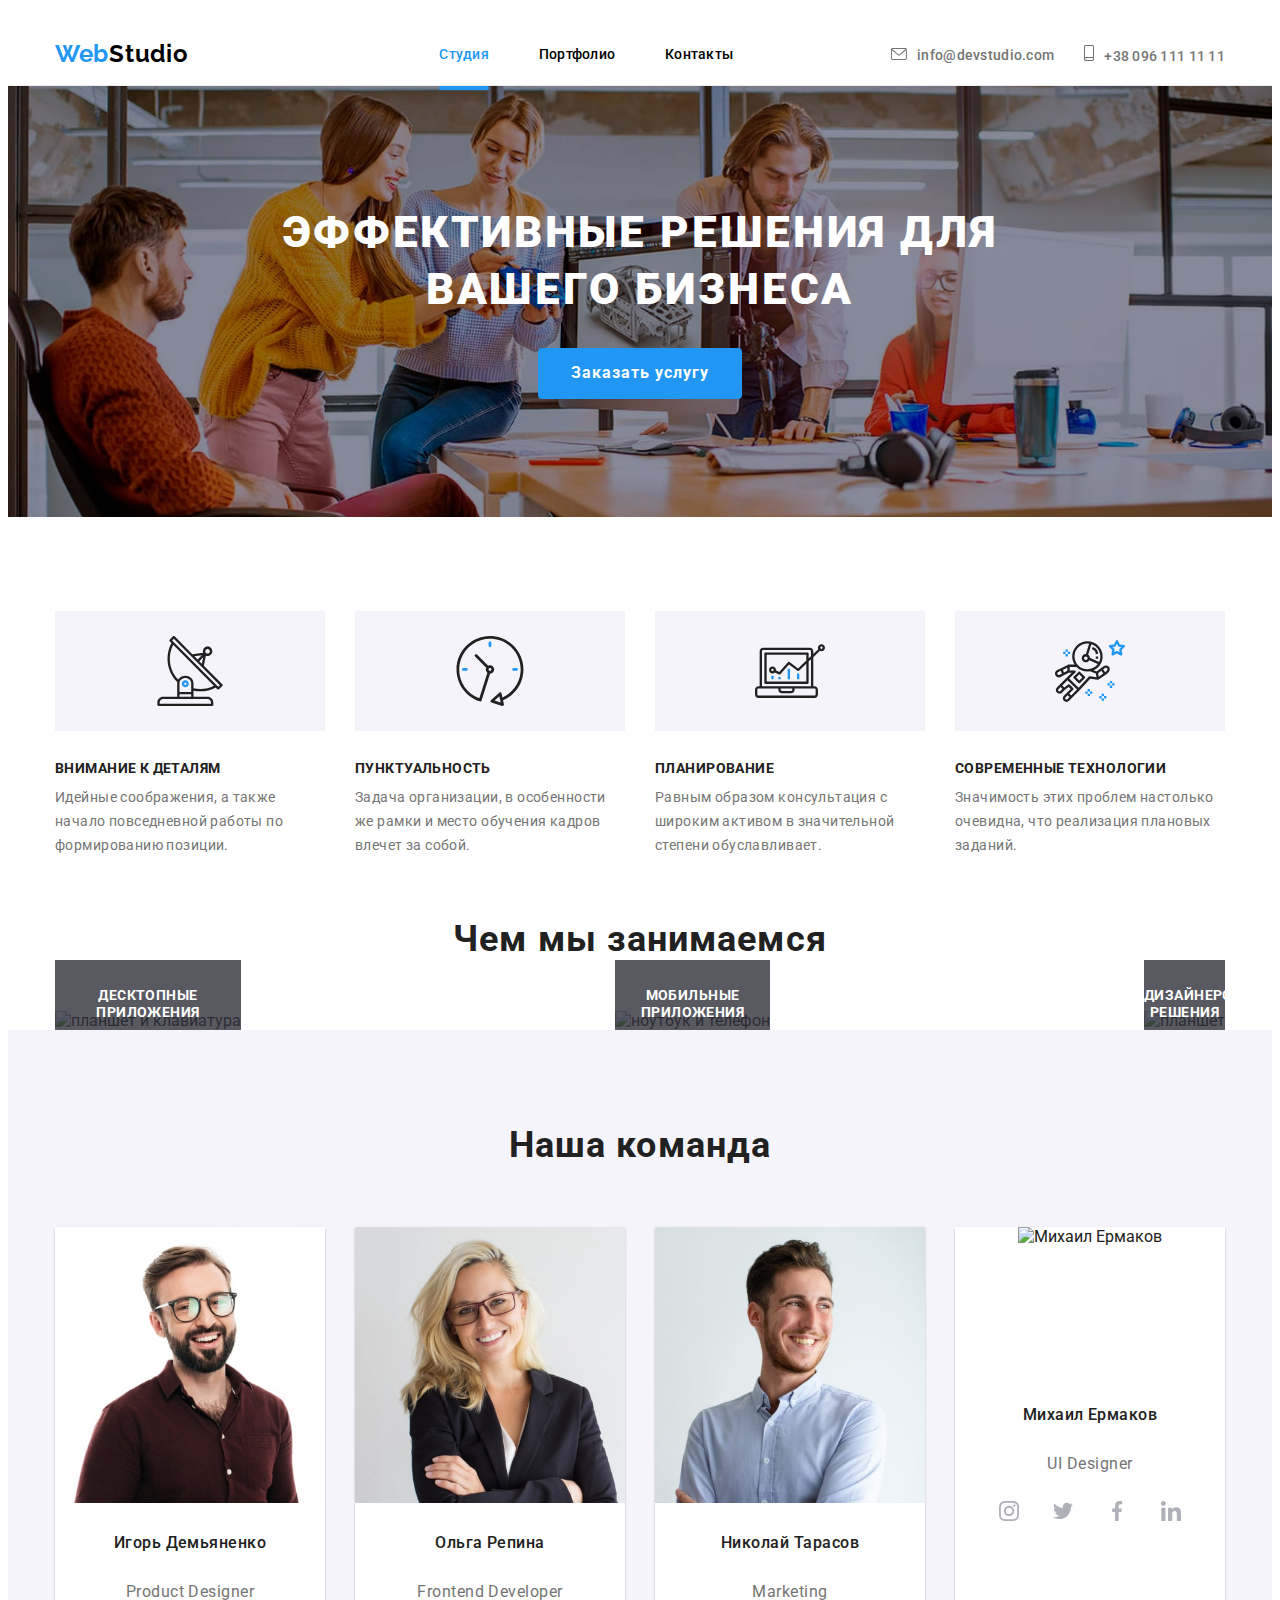
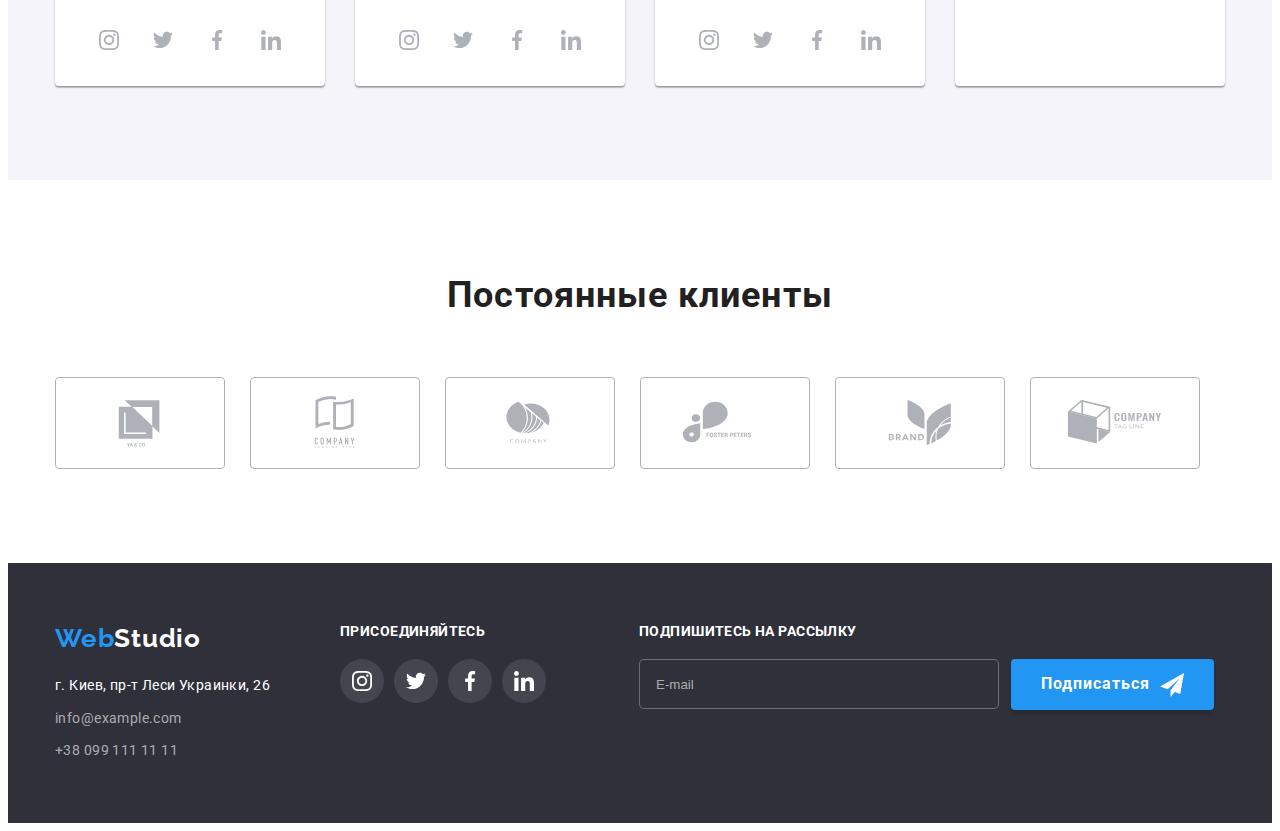
==== commit 782dd6ee: "8_4" ====
--- a/index.html
+++ b/index.html
@@ -191,19 +191,41 @@
                     <ul class="doing-section">
                         <li class="doing-section__images">
                             <div class="doing-section__box">
-                                <img src="./images/box1.jpg" alt="планшет и клавиатура" width="370">
+                                <picture>
+                                    <source srcset="./images/box1_desktop_1x.jpg 1x,
+                                    ./images/box1_desktop_2x.jpg 2x"
+                                    media="(min-width: 480px)"
+                                    />
+                                </picture>
+                                <img src="./images/box1.jpg" 
+                                alt="планшет и клавиатура"
+                                />
                                 <p class="doing-section__title">Десктопные приложения</p>
                             </div>
                         </li>
                         <li class="doing-section__images">
                             <div class="doing-section__box">
-                                <img src="./images/box2.jpg" alt="ноутбук и телефон" width="370">
+                                <picture>
+                                    <source srcset="./images/box2_desktop_2x.jpg 1x,
+                                    ./images/box2_desktop_2x.jpg 2x" 
+                                    media="(min-width: 480px)" 
+                                    />
+                                </picture>
+                                <img src="./images/box2.jpg" 
+                                alt="ноутбук и телефон">
                                 <p class="doing-section__title">Мобильные приложения</p>
                             </div>
                         </li>
                         <li class="doing-section__images">
                             <div class="doing-section__box">
-                                <img src="./images/box3.jpg" alt="планшет" width="370">
+                                <picture>
+                                    <source srcset="./images/box3_desktop_2x.jpg 1x,
+                                    ./images/box3_desktop_2x.jpg 2x" 
+                                    media="(min-width: 480px)" 
+                                    />
+                                </picture>
+                                <img src="./images/box3.jpg" 
+                                alt="планшет">
                                 <p class="doing-section__title">Дизайнерские решения</p>
                             </div>
                         </li>
@@ -221,12 +243,12 @@
                                     ./images/demyanenko_2x.jpg 2x"
                                     media="(min-width: 320px)"
                                 />
-                                <source srcset="./images/demyanenko_tablet_1x.jpg 1x, 
-                                    ./images/demyanenko__tablet_2x.jpg 2x" 
+                                <source srcset="./images/demyanenko_tablet_1_x.jpg 1x, 
+                                    ./images/demyanenko_tablet_2_x.jpg 2x" 
                                     media="(min-width: 768px)" 
                                 />
                                 <source srcset="./images/demyanenko_desktop_1x.jpg 1x, 
-                                    ./images/demyanenko__desctop_2x.jpg 2x" 
+                                    ./images/demyanenko_desktop_2x.jpg 2x" 
                                     media="(min-width: 1200px)" 
                                 />
                                 <img 
@@ -276,10 +298,10 @@
                                 ./images/repina_2x.jpg 2x" 
                                 media="(min-width: 320px)" />
                                 <source srcset="./images/repina_tablet_1x.jpg 1x, 
-                                ./images/repina__tablet_2x.jpg 2x" 
+                                ./images/repina_tablet_2x.jpg 2x" 
                                 media="(min-width: 768px)" />
                                 <source srcset="./images/repina_desktop_1x.jpg 1x, 
-                                ./images/repina__desctop_2x.jpg 2x" 
+                                ./images/repina_desktop_2x.jpg 2x" 
                                 media="(min-width: 1200px)" />
                                 <img 
                                 src="./images/repina.jpg" 
@@ -328,10 +350,10 @@
                                 ./images/tarasov_2x.jpg 2x" 
                                 media="(min-width: 320px)" />
                                 <source srcset="./images/tarasov_tablet_1x.jpg 1x, 
-                                ./images/tarasov__tablet_2x.jpg 2x" 
+                                ./images/tarasov_tablet_2x.jpg 2x" 
                                 media="(min-width: 768px)" />
                                 <source srcset="./images/tarasov_desktop_1x.jpg 1x, 
-                                ./images/tarasov__desctop_2x.jpg 2x" 
+                                ./images/tarasov_desktop_2x.jpg 2x" 
                                 media="(min-width: 1200px)" />
                                 <img 
                                 src="./images/tarasov.jpg" 
@@ -380,10 +402,10 @@
                                 ./images/ermakov_2x.jpg 2x" 
                                 media="(min-width: 320px)" />
                                 <source srcset="./images/ermakov_tablet_1x.jpg 1x, 
-                                ./images/ermakov__tablet_2x.jpg 2x" 
+                                ./images/ermakov_tablet_2x.jpg 2x" 
                                 media="(min-width: 768px)" />
                                 <source srcset="./images/ermakov_desktop_1x.jpg 1x, 
-                                ./images/ermakov__desktop_2x.jpg 2x" 
+                                ./images/ermakov_desktop_2x.jpg 2x" 
                                 media="(min-width: 1200px)" />
                                 <img 
                                 src="./images/ermakov.jpg" 
@@ -479,7 +501,7 @@
             </section>
         </main>
         <!-- подвал -->
-        <!-- <footer class="footer">
+        <footer class="footer">
             <div class="footer-decoration container"> 
                 <div>
                     <p class="footer__logo-title">
@@ -558,7 +580,7 @@
                     </div>
                 </div>
             </div>
-        </footer> -->
+        </footer>
         <!-- модальное окно -->
         <div class="backdrop is-hidden" data-modal>
             <div class="modal">
--- a/css/main.min.css
+++ b/css/main.min.css
@@ -1,2 +1,2 @@
-:root{--brand-color: #212121;--link-navigator: #2196f3;--color-contact: #757575;--card-set-gap: 30px;--color-bg: #ffffff;--color-client: #afb1b8}p,h1,h2,h3,h4,h5,h5{margin:0}ul{margin:0;padding:0}button{cursor:pointer}img{display:block;max-width:100%;height:auto}.modal-close,.check-text span,.features-decoration___list-item,.command-link,.client__link{align-items:center;justify-content:center}html,portfolio{box-sizing:border-box}*,*::before,*::after{box-sizing:inherit}body{font-family:"Roboto", sans-serif;background-color:#ffffff;color:var(--brand-color)}body.modal-open{overflow:hidden}li{list-style:none;text-decoration:none}.visually-hidden{position:absolute;width:1px;height:1px;margin:-1px;border:0;padding:0;clip:rect(0 0 0 0);overflow:hidden}.backdrop{position:fixed;top:0;width:100vw;height:100vh;background-color:rgba(0,0,0,0.2);transition:opasity 500ms, visibility 500ms;overflow-y:scroll}.backdrop.is-hidden .modal{transform:scale(0.5)}.modal{width:530px;min-height:580px;background-color:#fff;border-radius:4px;box-shadow:0px 1px 3px rgba(0,0,0,0.12),0px 1px 1px rgba(0,0,0,0.14),0px 2px 1px rgba(0,0,0,0.2);position:absolute;top:50%;left:50%;transform:translate(-50%, -50%) scale(1);transition:transform 500ms cubic-bezier(0.4, 0, 0.2, 1)}.modal-close{width:30px;height:30px;background-color:transparent;border:1px solid rgba(0,0,0,0.1);box-sizing:border-box;border-radius:50%;display:flex;position:absolute;top:8px;right:8px;transition:fill 250ms cubic-bezier(0.4, 0, 0.2, 1)}.modal-close:hover,.modal-close:focus{fill:var(--link-navigator)}.close-icon{transition:fill 250ms cubic-bezier(0.4, 0, 0.2, 1)}.close-icon:hover,.close-icon:focus{fill:var(--link-navigator)}.is-hidden{opacity:0;pointer-events:none;visibility:hidden}.modal-title{font-weight:700;line-height:1.5;text-align:center;margin-bottom:12px;margin-top:40px;font-family:"Roboto", sans-serif;font-size:20px;letter-spacing:0.03em;color:var(--brand-color)}.form-field{margin-bottom:10px;margin-left:40px;margin-right:40px}.form-input{width:100%;height:40px;border:1px solid rgba(33,33,33,0.2);border-radius:4px;padding-left:40px;cursor:pointer;outline:none;transition:border 250ms cubic-bezier(0.4, 0, 0.2, 1)}.form-input:hover,.form-input:focus{border:1px solid var(--link-navigator)}.form-input::placeholder{font-size:12px;line-height:14px;letter-spacing:0.01em;color:rgba(117,117,117,0.5)}.input-wrap{position:relative}.input-wrap:hover,.input-wrap:focus{cursor:pointer;fill:var(--link-navigator)}.input-icon{position:absolute;left:12px;top:50%;transform:translateY(-50%);transition:fill 250ms cubic-bezier(0.4, 0, 0.2, 1)}.user-text,.user-mail,.user-tel,.user-name{font-family:"Roboto", sans-serif;font-size:12px;line-height:14px;letter-spacing:0.01em;color:var(--color-contact);display:block;margin-bottom:4px}.form-text{width:100%;height:120px;border:1px solid rgba(33,33,33,0.2);border-radius:5px;padding:12px 16px;resize:none;cursor:pointer;outline:none;font-family:"Roboto", sans-serif;font-weight:400;font-size:12px;line-height:14px;letter-spacing:0.01em;transition:border-color 250ms cubic-bezier(0.4, 0, 0.2, 1)}.form-text:hover,.form-text:focus{border:1px solid var(--link-navigator)}.check-text{display:flex;align-items:center;font-size:14px;line-height:calc(24 / 14);letter-spacing:0.03em;color:var(--color-contact)}.check-text span{width:16px;height:15px;border:2px solid var(--brand-color);border-radius:2px;margin-right:8px;margin-left:12px;display:flex}.icon-check{fill:transparent}.policy-check:checked+.check-text span{border:none;background-color:var(--link-navigator)}.right-check-text{font-size:14px;line-height:24px;letter-spacing:0.03em;text-decoration-line:underline;color:var(--link-navigator)}.button-form{color:#ffffff;background-color:var(--link-navigator);font-family:inherit;font-weight:700;font-size:16px;line-height:1.8;letter-spacing:0.06em;cursor:pointer;border-radius:4px;padding:10px 55px;border:1px solid transparent;margin-top:32px;text-align:center;align-items:center;transition:box-shadow 250ms cubic-bezier(0.4, 0, 0.2, 1)}.button-form{display:flex;margin-left:auto;margin-right:auto;justify-content:center}.button-form:hover,.button-form:focus{box-shadow:0px 4px 4px rgba(0,0,0,0.15)}.container{width:100%;padding-left:15px;padding-right:15px;margin:0 auto}@media screen and (min-width: 480px) and (max-width: 767px){.container{width:480px}}@media screen and (min-width: 768px) and (max-width: 1199px){.container{width:768px}}@media screen and (min-width: 1200px){.container{width:1200px}}.hero-solutions__button{color:#ffffff;background-color:var(--link-navigator);font-family:inherit;font-weight:700;font-size:16px;line-height:1.8;letter-spacing:0.06em;cursor:pointer;border-radius:4px;padding:10px 32px;min-width:200;border:1px solid transparent;margin-top:30px;text-align:center;transition:color 250ms cubic-bezier(0.4, 0, 0.2, 1),background-color 250ms cubic-bezier(0.4, 0, 0.2, 1)}.hero-solutions__button:hover,.hero-solutions__button:focus{background-color:#188ce8}.button-section{font-family:inherit;font-weight:500;font-size:16px;line-height:1.6;text-align:center;letter-spacing:0.03em;cursor:pointer;color:var(--brand-color);border-radius:4px;border:1px solid transparent;padding:6px 22px;transition:background-color 250ms cubic-bezier(0.4, 0, 0.2, 1),box-shadow 250ms cubic-bezier(0.4, 0, 0.2, 1),color 250ms cubic-bezier(0.4, 0, 0.2, 1)}.button-section:hover,.button-section:focus{color:#ffffff;background-color:#188ce8;box-shadow:0px 3px 1px rgba(0,0,0,0.1),0px 1px 2px rgba(0,0,0,0.08),0px 2px 2px rgba(0,0,0,0.12)}.gallery-decoration-button{display:flex;margin-left:auto;margin-right:auto;justify-content:center}.button-decoration{padding-right:8px}.button-decoration:last-child{padding-right:0;margin-right:0}.menu-button{display:block;padding:0;border:none;margin-left:auto;background-color:transparent}@media screen and (min-width: 768px){.menu-button{display:none}}.menu-button .icon-menu{display:none}.menu-button.is-open .icon-menu{display:block}.menu-button.is-open .icon-close24{display:none}.menu-container{background-color:#fff;padding:20px;text-align:center;font-size:20px}@media screen and (max-width: 767px){.menu-container{display:none;position:absolute;top:100%;left:0;width:100%;height:480px}.menu-container.is-open{display:block}}@media screen and (min-width: 768px){.menu-container{display:flex;justify-content:space-between;flex-grow:1}}.mob-menu{position:absolute;background-color:#fff;left:0;top:0;width:100vw;height:100vh;z-index:1;padding-left:40px;padding-top:40px;display:flex;flex-direction:column;justify-content:space-between}.mob-menu-list__item:not(:last-child){margin-bottom:32px;padding:0}.menu-container,.mob-menu-list__link{text-decoration:none;font-size:40px;font-weight:500;line-height:1.2;letter-spacing:0.02em;text-align:left;color:#212121}.mob-menu-list__icon-tel{font-size:34px;font-weight:500;line-height:1.1;letter-spacing:0.02em;color:var(--link-navigator);text-decoration:none}.mob-menu-list__icon-mail{display:block;text-decoration:none;font-size:24px;font-weight:500;line-height:1.2;letter-spacing:0.02em;color:#757575;margin-top:32px}.mob-menu-social__item{display:flex}.mob-menu-social__item:not(:last-child){padding-right:10px;border-right:1px solid rgba(33,33,33,0.2)}.mob-menu-social__item:not(:first-child){padding-left:10px}.mob-menu-social{display:flex;flex-wrap:wrap;justify-content:flex-start;margin-right:40px;margin-bottom:48px;margin-top:64px}.mob-menu-social_link{text-decoration:none;font-size:18px;font-weight:500;line-height:1.2;letter-spacing:0.02em;color:var(--link-navigator)}.сurrent_mob-menu{color:var(--link-navigator);position:relative}.page-header>.container__header,.site-nav,.site-contact{display:flex}.page-header{border-bottom:1px solid #ececec;position:relative}.container__header{margin-top:0;margin-bottom:0;padding-top:16px;padding-bottom:16px;align-items:center;background:var(--color-bg);justify-content:space-between}@media screen and (max-width: 767px){.site-nav{display:none}}@media screen and (min-width: 768px){.site-nav{display:flex;margin-left:88px;width:294px;text-align:center;justify-content:space-between}}@media screen and (min-width: 1200px){.site-nav{margin-left:93px;width:294px;justify-content:space-between}}@media screen and (min-width: 767px){.menu-container,.mob-menu{display:none}}@media screen and (max-width: 767px){.site-contact{display:none}}@media screen and (min-width: 768px) and (max-width: 1199px){.site-contact{display:flex;flex-direction:column;margin-left:auto;align-items:flex-start}}@media screen and (min-width: 1200px){.site-contact{display:flex;margin-left:auto}}@media screen and (min-width: 1200px){.site-contact .site-contact__item+.site-contact__item{margin-left:30px;display:flex}}.site-nav,.site-nav__link,.header__logo{text-decoration:none;color:#000000;transition:color 250ms cubic-bezier(0.4, 0, 0.2, 1)}@media screen and (max-width: 767px){.page-header>.container__header.is-open,.header__logo.is-open{display:none}}@media screen and (max-width: 767px){.site-nav.is-open,.site-nav__link.is-open{display:block;font-size:40px}}.contact{text-decoration:none;font-weight:500;font-size:14px;line-height:1.1;letter-spacing:0.02em;color:var(--color-contact)}.contact:focus,.contact:hover{color:var(--link-navigator)}.site-nav,.site-nav__link:focus,.site-nav__link:hover{font-weight:500;font-size:14px;line-height:16px;letter-spacing:0.02em;color:var(--link-navigator)}.сurrent{color:var(--link-navigator);position:relative}.сurrent::after{content:"";width:100%;height:4px;border-radius:2px;position:absolute;background-color:var(--link-navigator);left:0;bottom:-32px}.site-contact__icon{color:var(--color-contact);transition:color 250ms cubic-bezier(0.4, 0, 0.2, 1)}.site-contact__icon:hover,.site-contact__icon:focus{color:var(--link-navigator)}.icon-mail,.icon-tel{margin-right:10px;fill:currentColor}.header__logo,.header__logo-web{font-family:"Raleway", sans-serif;font-style:normal;font-weight:700;font-size:24px;line-height:1.2;letter-spacing:0.03em}.header__logo{color:#000000}.header__logo-web{color:var(--link-navigator)}.hero-solutions{display:block;text-align:center;background:#2f303a;padding-top:200px;padding-bottom:200px;margin:0 auto;background-image:linear-gradient(to right, rgba(47,48,58,0.4), rgba(47,48,58,0.4)),url("../images/header_mobile_1x.jpg");background-repeat:no-repeat;background-position:center;background-size:cover;max-width:100%}@media (min-resolution: 2dppx){.hero-solutions{background-image:url("../images/header_mobile_2x.jpg")}}@media (min-width: 480px){.hero-solutions{background-image:url("../images/header_tablet_1x.jpg")}}@media (min-resolution: 2dppx){.hero-solutions{background-image:url("../images/header_tablet_2x.jpg")}}@media (min-width: 768px){.hero-solutions{background-image:url("../images/header_desktop_1x.jpg")}}@media (min-width: 768px) and (min-resolution: 2dppx){.hero-solutions{background-image:url("../images/header_desktop_2x.jpg")}}.hero-solutions__title{font-family:"Roboto", sans-serif;font-style:normal;font-weight:900;letter-spacing:0.06em;text-transform:uppercase;color:var(--color-bg);text-align:center;margin:0 auto}@media (max-width: 1199px){.hero-solutions__title{font-size:26px;line-height:1.6}}@media (min-width: 1200px){.hero-solutions__title{font-size:44px;line-height:1.3}}.features-decoration{padding-top:60px;padding-bottom:60px}@media screen and (min-width: 1200px){.features-decoration{padding-top:94px}}.features-decoration__item{justify-content:space-between}@media screen and (min-width: 480px){.features-decoration__item{display:flex;flex-wrap:wrap}}@media screen and (min-width: 1200px){.features-decoration__item{display:flex;flex-wrap:nowrap}.features-decoration__item:last-child{margin-right:0}}.features-decoration___list-item{display:flex;height:120px;background-color:#f5f4fa;margin-top:30px;margin-bottom:30px}.features-decoration___list-item:first-child{margin-top:0}@media screen and (min-width: 1200px){.features-decoration___list-item{display:flex;flex-wrap:nowrap}}.features-decoration__list{margin-top:30px}.features-decoration__list:first-child{margin-top:0}@media screen and (min-width: 768px){.features-decoration__list{flex-wrap:wrap;flex-basis:calc(100% / 2 - 30px)}}@media screen and (min-width: 1200px){.features-decoration__list{flex-wrap:nowrap;margin-right:30px}.features-decoration__list:last-child{margin-right:0}}.features-decoration__title{font-weight:bold;font-size:14px;line-height:1.1;letter-spacing:0.03em;text-transform:uppercase}@media screen and (max-width: 480px){.features-decoration__title{text-align:center}}.features-decoration__text{font-size:14px;line-height:1.7;letter-spacing:0.03em;color:var(--color-contact);margin-top:10px}.doing-decoration{padding-top:94px;padding-bottom:94px;align-content:center}@media screen and (max-width: 767px){.doing-decoration{display:none}}.doing-decoration__title{font-size:36px;font-weight:700;line-height:1.2;letter-spacing:.03em;text-align:center}.doing-section{display:flex;justify-content:space-between;margin-top:50px}.doing-section__box{position:relative}.doing-section__title{position:absolute;left:0;bottom:0;background-color:rgba(47,48,58,0.8);color:#fff;font-family:"Roboto", sans-serif;font-size:14px;font-weight:700;line-height:1.2;letter-spacing:.03em;text-align:center;text-transform:uppercase;justify-content:center;color:#ffffff;padding:27px 0 27px 0;width:100%;height:70px}.command-decoration-section{background-color:#f5f4fa;padding-top:60px;padding-bottom:60px}@media screen and (min-width: 768px){.command-decoration-section{padding-top:94px;padding-bottom:94px}}.command-decoration .command-decoration__list{justify-content:center;text-align:center}@media screen and (min-width: 480px) and (max-width: 767px){.command-decoration .command-decoration__list{display:flex;flex-wrap:wrap;margin-left:-30px}}@media screen and (min-width: 768px){.command-decoration .command-decoration__list{display:flex;flex-wrap:wrap;flex-basis:calc(100% / 4 - 30px);margin-left:-30px}}@media screen and (min-width: 1200px){.command-decoration .command-decoration__list{display:flex;flex-basis:calc(100% / 4 - 30px)}}.command-decoration__title{margin-bottom:30px}.command-decoration__icon-list{display:flex;justify-content:center}.command-link{display:flex;width:44px;height:44px;background-color:#ffffff;border-radius:50%;color:var(--color-client);transition:color 250ms cubic-bezier(0.4, 0, 0.2, 1),background-color 250ms cubic-bezier(0.4, 0, 0.2, 1)}.command-link:hover,.command-link:focus{background-color:#2196f3;color:#ffffff}.command-link-icon{fill:currentColor}.command-decoration__link-item+.command-decoration__link-item{margin-left:10px}.command-decoration__item{box-shadow:0px 1px 3px rgba(0,0,0,0.12),0px 1px 1px rgba(0,0,0,0.14),0px 2px 1px rgba(0,0,0,0.2);border-radius:0px 0px 4px 4px;background-color:var(--color-bg);justify-content:center}@media screen and (max-width: 479px){.command-decoration__item{display:block;margin-top:30px}}@media screen and (min-width: 480px){.command-decoration__item{display:flex;flex-wrap:wrap;flex-basis:calc(100% / 2 - 30px);margin-left:30px;margin-top:30px}}@media screen and (min-width: 768px) and (max-width: 1199px){.command-decoration__item{display:flex;flex-wrap:wrap;flex-basis:calc(100% / 2 - 30px);margin-left:30px;margin-top:30px}}@media screen and (min-width: 1200px){.command-decoration__item{flex-basis:calc(100% / 4 - 30px)}.command-decoration__item:last-child{margin-right:0}}.command-decoration__name{margin-bottom:10px}@media screen and (max-width: 1199px){.command-decoration__name{margin-top:var(--card-set-gap)}}@media screen and (min-width: 1200px){.command-decoration__name{margin-top:var(--card-set-gap);margin-bottom:var(--card-set-gap);font-size:16px;font-weight:500;line-height:1.2;letter-spacing:.03em;text-align:center}}.command-decoration__post{font-size:16px;line-height:1.2;text-align:center;letter-spacing:0.03em;color:var(--color-contact);margin-top:10px;margin-bottom:16px}.command-decoration__title{text-align:center;font-size:28px;font-weight:700;line-height:1.2;letter-spacing:.03em}@media screen and (min-width: 1200px){.command-decoration__title{font-size:36px;font-weight:700;line-height:1.2;letter-spacing:.03em}}.command-decoration__item-name{padding-bottom:24px}.section-clients{padding-top:60px;padding-bottom:60px}@media screen and (min-width: 768px){.section-clients{padding-top:94px;padding-bottom:94px}}.clients__list,.clients__item{margin-top:30px;display:flex;flex-wrap:wrap}@media screen and (max-width: 767px){.clients__list,.clients__item{flex-basis:calc(100% / 2 - 30px);justify-content:center;margin:0 auto;margin-top:30px}}@media screen and (min-width: 768px) and (max-width: 1199px){.clients__list,.clients__item{display:flex;flex-wrap:wrap;flex-basis:calc(100% / 3 - 30px);justify-content:center}.clients__list:last-child,.clients__item:last-child{margin-right:0}}@media screen and (min-width: 1200px){.clients__list,.clients__item{flex-wrap:nowrap;display:flex;justify-content:space-between;flex-basis:calc(100% / 4 - 30px)}.clients__list:last-child,.clients__item:last-child{margin-right:0}}.clients__title{font-size:28px;font-weight:700;line-height:1.2;letter-spacing:.03em;text-align:center}@media screen and (min-width: 1200px){.clients__title{font-size:36px;font-weight:700;line-height:1.2;letter-spacing:.03em;margin-bottom:59px}}.client__link{display:flex;height:92px;width:170px;border-width:1px;border-style:solid;border-radius:4px;color:var(--color-client);fill:var(--color-client);transition:color 250ms cubic-bezier(0.4, 0, 0.2, 1),fill 250ms cubic-bezier(0.4, 0, 0.2, 1)}.client__link:hover,.client__link:focus{fill:var(--link-navigator);color:var(--link-navigator)}.gallery-decoration{padding-top:94px;padding-bottom:94px}.gallery-decoration-list{display:flex;flex-wrap:wrap;margin-top:50px;margin-bottom:calc(-1 * var(--card-set-gap));margin-right:calc(-1 * var(--card-set-gap))}.gallery-section{flex-basis:calc(100% / 3 - var(--card-set-gap));margin-right:var(--card-set-gap);margin-bottom:var(--card-set-gap);background:#ffffff;border:1px solid #eeeeee;box-sizing:border-box;transition:color 250ms cubic-bezier(0.4, 0, 0.2, 1),box-shadow 250ms cubic-bezier(0.4, 0, 0.2, 1)}.gallery-section:hover,.gallery-section:focus{box-shadow:0px 1px 1px rgba(0,0,0,0.12),0px 4px 4px rgba(0,0,0,0.06),1px 4px 6px rgba(0,0,0,0.16);cursor:pointer}.gallery-section:hover .ovarlay-text{transform:translateY(0)}.gallery-section-name{padding-top:20px;padding-bottom:20px;padding-left:24px}.gallery-item-wrap{position:relative;overflow:hidden}.gallery-title{font-weight:700;font-size:18px;line-height:2;letter-spacing:0.06em;color:var(--brand-color)}.gallery-text{font-size:16px;line-height:1.9;letter-spacing:0.03em;color:var(--color-contact)}.ovarlay-text{position:absolute;font-family:"Roboto", sans-serif;font-size:18px;line-height:28px;letter-spacing:0.03em;font-weight:400;background-color:rgba(33,150,243,0.9);color:var(--color-bg);width:100%;height:100%;left:0;top:0;padding:63px 24px;transform:translateY(100%);transition:transform 250ms cubic-bezier(0.4, 0, 0.2, 1),background-color 250ms cubic-bezier(0.4, 0, 0.2, 1)}.footer{padding-top:60px;padding-bottom:60px;background:#2f303a;margin:0 auto}.footer__join_title,.footer-newsletter__title{font-family:"Roboto", sans-serif;font-style:normal;font-weight:bold;font-size:14px;line-height:1.2;letter-spacing:0.03em;text-transform:uppercase;color:var(--color-bg);margin-bottom:20px}.footer-decoration{display:flex}.footer__join{margin-left:70px}.footer__join-list{display:flex}.icon-footer{fill:var(--color-bg)}.footer__join-link{display:flex;width:44px;height:44px;justify-content:center}.footer__join-item{background-color:rgba(255,255,255,0.1);color:var(--color-bg);border-radius:50%;transition:background-color 250ms cubic-bezier(0.4, 0, 0.2, 1)}.footer__join-item:hover,.footer__join-item:focus{background-color:var(--link-navigator);cursor:pointer}.footer__join-item+.footer__join-item{margin-left:10px}.footer__logo{display:inline-block;font-family:"Raleway", sans-serif;font-style:normal;font-weight:bold;font-size:26px;line-height:1.2;letter-spacing:0.03em;text-decoration:none}.footer__logo-title{margin-bottom:20px}.footer__logo-web{color:var(--link-navigator)}.footer__logo-studio{color:#ffffff}.footer__link-adress{text-decoration:none;font-style:normal;font-size:14px;line-height:1.7;letter-spacing:0.03em;color:#ffffff}.link-mail,.link-tel{text-decoration:none;font-style:normal;font-size:14px;line-height:1.7;letter-spacing:0.03em;color:rgba(255,255,255,0.6);transition:color 250ms cubic-bezier(0.4, 0, 0.2, 1)}.link-mail:hover,.link-mail:focus,.link-tel:hover,.link-tel:focus{color:#ffffff}.footer__link:not(:last-child){margin-bottom:9px}.footer-newsletter{margin-left:93px}.footer-newsletter__wrap{display:flex}.button-form-newsletter{display:flex;color:#ffffff;background-color:var(--link-navigator);font-family:inherit;font-weight:700;font-size:16px;line-height:1.8;letter-spacing:0.06em;cursor:pointer;border-radius:4px;padding:10px 29px;border:1px solid transparent;margin-left:12px;box-shadow:0px 4px 4px rgba(0,0,0,0.15);border-radius:4px;align-items:center}.form-input-newsletter{width:360px;height:50px;border:1px solid rgba(255,255,255,0.3);border-radius:5px;padding-left:16px;background-color:#2f303a;cursor:pointer;outline:none;color:rgba(255,255,255,0.6)}.form-input-newsletter::placeholder{color:rgba(255,255,255,0.6)}.icon-newsletter{display:block;width:24px;height:24px;margin-left:10px;align-items:center}
+:root{--brand-color: #212121;--link-navigator: #2196f3;--color-contact: #757575;--card-set-gap: 30px;--color-bg: #ffffff;--color-client: #afb1b8}p,h1,h2,h3,h4,h5,h5{margin:0}ul{margin:0;padding:0}button{cursor:pointer}img{display:block;max-width:100%;height:auto}.modal-close,.check-text span,.features-decoration___list-item,.command-link,.client__link{align-items:center;justify-content:center}html,portfolio{box-sizing:border-box}*,*::before,*::after{box-sizing:inherit}body{font-family:"Roboto", sans-serif;background-color:#ffffff;color:var(--brand-color)}body.modal-open{overflow:hidden}li{list-style:none;text-decoration:none}.visually-hidden{position:absolute;width:1px;height:1px;margin:-1px;border:0;padding:0;clip:rect(0 0 0 0);overflow:hidden}.backdrop{position:fixed;top:0;width:100vw;height:100vh;background-color:rgba(0,0,0,0.2);transition:opasity 500ms, visibility 500ms;overflow-y:scroll}.backdrop.is-hidden .modal{transform:scale(0.5)}.modal{width:530px;min-height:580px;background-color:#fff;border-radius:4px;box-shadow:0px 1px 3px rgba(0,0,0,0.12),0px 1px 1px rgba(0,0,0,0.14),0px 2px 1px rgba(0,0,0,0.2);position:absolute;top:50%;left:50%;transform:translate(-50%, -50%) scale(1);transition:transform 500ms cubic-bezier(0.4, 0, 0.2, 1)}.modal-close{width:30px;height:30px;background-color:transparent;border:1px solid rgba(0,0,0,0.1);box-sizing:border-box;border-radius:50%;display:flex;position:absolute;top:8px;right:8px;transition:fill 250ms cubic-bezier(0.4, 0, 0.2, 1)}.modal-close:hover,.modal-close:focus{fill:var(--link-navigator)}.close-icon{transition:fill 250ms cubic-bezier(0.4, 0, 0.2, 1)}.close-icon:hover,.close-icon:focus{fill:var(--link-navigator)}.is-hidden{opacity:0;pointer-events:none;visibility:hidden}.modal-title{font-weight:700;line-height:1.5;text-align:center;margin-bottom:12px;margin-top:40px;font-family:"Roboto", sans-serif;font-size:20px;letter-spacing:0.03em;color:var(--brand-color)}.form-field{margin-bottom:10px;margin-left:40px;margin-right:40px}.form-input{width:100%;height:40px;border:1px solid rgba(33,33,33,0.2);border-radius:4px;padding-left:40px;cursor:pointer;outline:none;transition:border 250ms cubic-bezier(0.4, 0, 0.2, 1)}.form-input:hover,.form-input:focus{border:1px solid var(--link-navigator)}.form-input::placeholder{font-size:12px;line-height:14px;letter-spacing:0.01em;color:rgba(117,117,117,0.5)}.input-wrap{position:relative}.input-wrap:hover,.input-wrap:focus{cursor:pointer;fill:var(--link-navigator)}.input-icon{position:absolute;left:12px;top:50%;transform:translateY(-50%);transition:fill 250ms cubic-bezier(0.4, 0, 0.2, 1)}.user-text,.user-mail,.user-tel,.user-name{font-family:"Roboto", sans-serif;font-size:12px;line-height:14px;letter-spacing:0.01em;color:var(--color-contact);display:block;margin-bottom:4px}.form-text{width:100%;height:120px;border:1px solid rgba(33,33,33,0.2);border-radius:5px;padding:12px 16px;resize:none;cursor:pointer;outline:none;font-family:"Roboto", sans-serif;font-weight:400;font-size:12px;line-height:14px;letter-spacing:0.01em;transition:border-color 250ms cubic-bezier(0.4, 0, 0.2, 1)}.form-text:hover,.form-text:focus{border:1px solid var(--link-navigator)}.check-text{display:flex;align-items:center;font-size:14px;line-height:calc(24 / 14);letter-spacing:0.03em;color:var(--color-contact)}.check-text span{width:16px;height:15px;border:2px solid var(--brand-color);border-radius:2px;margin-right:8px;margin-left:12px;display:flex}.icon-check{fill:transparent}.policy-check:checked+.check-text span{border:none;background-color:var(--link-navigator)}.right-check-text{font-size:14px;line-height:24px;letter-spacing:0.03em;text-decoration-line:underline;color:var(--link-navigator)}.button-form{color:#ffffff;background-color:var(--link-navigator);font-family:inherit;font-weight:700;font-size:16px;line-height:1.8;letter-spacing:0.06em;cursor:pointer;border-radius:4px;padding:10px 55px;border:1px solid transparent;margin-top:32px;text-align:center;align-items:center;transition:box-shadow 250ms cubic-bezier(0.4, 0, 0.2, 1)}.button-form{display:flex;margin-left:auto;margin-right:auto;justify-content:center}.button-form:hover,.button-form:focus{box-shadow:0px 4px 4px rgba(0,0,0,0.15)}.container{width:100%;padding-left:15px;padding-right:15px;margin:0 auto}@media screen and (min-width: 480px) and (max-width: 767px){.container{width:480px}}@media screen and (min-width: 768px) and (max-width: 1199px){.container{width:768px}}@media screen and (min-width: 1200px){.container{width:1200px}}.hero-solutions__button{color:#ffffff;background-color:var(--link-navigator);font-family:inherit;font-weight:700;font-size:16px;line-height:1.8;letter-spacing:0.06em;cursor:pointer;border-radius:4px;padding:10px 32px;min-width:200;border:1px solid transparent;margin-top:30px;text-align:center;transition:color 250ms cubic-bezier(0.4, 0, 0.2, 1),background-color 250ms cubic-bezier(0.4, 0, 0.2, 1)}.hero-solutions__button:hover,.hero-solutions__button:focus{background-color:#188ce8}.button-section{font-family:inherit;font-weight:500;font-size:16px;line-height:1.6;text-align:center;letter-spacing:0.03em;cursor:pointer;color:var(--brand-color);border-radius:4px;border:1px solid transparent;padding:6px 22px;transition:background-color 250ms cubic-bezier(0.4, 0, 0.2, 1),box-shadow 250ms cubic-bezier(0.4, 0, 0.2, 1),color 250ms cubic-bezier(0.4, 0, 0.2, 1)}.button-section:hover,.button-section:focus{color:#ffffff;background-color:#188ce8;box-shadow:0px 3px 1px rgba(0,0,0,0.1),0px 1px 2px rgba(0,0,0,0.08),0px 2px 2px rgba(0,0,0,0.12)}.gallery-decoration-button{display:flex;margin-left:auto;margin-right:auto;justify-content:center}.button-decoration{padding-right:8px}.button-decoration:last-child{padding-right:0;margin-right:0}.menu-button{display:block;padding:0;border:none;margin-left:auto;background-color:transparent}@media screen and (min-width: 768px){.menu-button{display:none}}.menu-button .icon-menu{display:none}.menu-button.is-open .icon-menu{display:block}.menu-button.is-open .icon-close24{display:none}.menu-container{background-color:#fff;padding:20px;text-align:center;font-size:20px}@media screen and (max-width: 767px){.menu-container{display:none;position:absolute;top:100%;left:0;width:100%;height:480px}.menu-container.is-open{display:block}}@media screen and (min-width: 768px){.menu-container{display:flex;justify-content:space-between;flex-grow:1}}.mob-menu{position:absolute;background-color:#fff;left:0;top:0;width:100vw;height:100vh;z-index:1;padding-left:40px;padding-top:40px;display:flex;flex-direction:column;justify-content:space-between}.mob-menu-list__item:not(:last-child){margin-bottom:32px;padding:0}.menu-container,.mob-menu-list__link{text-decoration:none;font-size:40px;font-weight:500;line-height:1.2;letter-spacing:0.02em;text-align:left;color:#212121}.mob-menu-list__icon-tel{font-size:34px;font-weight:500;line-height:1.1;letter-spacing:0.02em;color:var(--link-navigator);text-decoration:none}.mob-menu-list__icon-mail{display:block;text-decoration:none;font-size:24px;font-weight:500;line-height:1.2;letter-spacing:0.02em;color:#757575;margin-top:32px}.mob-menu-social__item{display:flex}.mob-menu-social__item:not(:last-child){padding-right:10px;border-right:1px solid rgba(33,33,33,0.2)}.mob-menu-social__item:not(:first-child){padding-left:10px}.mob-menu-social{display:flex;flex-wrap:wrap;justify-content:flex-start;margin-right:40px;margin-bottom:48px;margin-top:64px}.mob-menu-social_link{text-decoration:none;font-size:18px;font-weight:500;line-height:1.2;letter-spacing:0.02em;color:var(--link-navigator)}.сurrent_mob-menu{color:var(--link-navigator);position:relative}.page-header>.container__header,.site-nav,.site-contact{display:flex}.page-header{border-bottom:1px solid #ececec;position:relative}.container__header{margin-top:0;margin-bottom:0;padding-top:21px;padding-bottom:16px;align-items:center;background:var(--color-bg);justify-content:space-between}@media screen and (min-width: 1200px){.container__header{padding-top:32px}}@media screen and (max-width: 767px){.site-nav{display:none}}@media screen and (min-width: 768px){.site-nav{display:flex;width:294px;text-align:center;justify-content:space-between}}@media screen and (min-width: 1200px){.site-nav{margin-left:93px;width:294px;justify-content:space-between}}@media screen and (min-width: 767px){.menu-container,.mob-menu{display:none}}@media screen and (max-width: 767px){.site-contact{display:none}}@media screen and (min-width: 768px) and (max-width: 1199px){.site-contact{display:flex;flex-direction:column;margin-left:auto;align-items:flex-start}}@media screen and (min-width: 1200px){.site-contact{display:flex;margin-left:auto}}@media screen and (min-width: 1200px){.site-contact .site-contact__item+.site-contact__item{margin-left:30px;display:flex}}.site-nav,.site-nav__link,.header__logo{text-decoration:none;color:#000000;transition:color 250ms cubic-bezier(0.4, 0, 0.2, 1)}@media screen and (max-width: 767px){.page-header>.container__header.is-open,.header__logo.is-open{display:none}}@media screen and (max-width: 767px){.site-nav.is-open,.site-nav__link.is-open{display:block;font-size:40px}}.contact{text-decoration:none;font-weight:500;font-size:14px;line-height:1.1;letter-spacing:0.02em;color:var(--color-contact)}.contact:focus,.contact:hover{color:var(--link-navigator)}.site-nav,.site-nav__link:focus,.site-nav__link:hover{font-weight:500;font-size:14px;line-height:16px;letter-spacing:0.02em;color:var(--link-navigator)}.сurrent{color:var(--link-navigator);position:relative}.сurrent::after{content:"";width:100%;height:4px;border-radius:2px;position:absolute;background-color:var(--link-navigator);left:0;bottom:-28px}.site-contact__icon{color:var(--color-contact);transition:color 250ms cubic-bezier(0.4, 0, 0.2, 1)}.site-contact__icon:hover,.site-contact__icon:focus{color:var(--link-navigator)}.icon-mail,.icon-tel{margin-right:10px;fill:currentColor}.header__logo,.header__logo-web{font-family:"Raleway", sans-serif;font-style:normal;font-weight:700;font-size:24px;line-height:1.2;letter-spacing:0.03em}.header__logo{color:#000000}.header__logo-web{color:var(--link-navigator)}.hero-solutions{display:block;text-align:center;background:#2f303a;padding-top:118px;padding-bottom:118px;padding-left:60px;padding-right:60px;margin:0 auto;background-image:linear-gradient(to right, rgba(47,48,58,0.4), rgba(47,48,58,0.4)),url("../images/header_mobile_1x.jpg");background-repeat:no-repeat;background-position:center;background-size:cover;max-width:100%}@media (min-resolution: 2dppx){.hero-solutions{background-image:url("../images/header_mobile_2x.jpg")}}@media (max-width: 1199px){.hero-solutions{background-image:url("../images/header_tablet_1x.jpg");padding-left:204px;padding-right:204px}}@media (min-resolution: 2dppx){.hero-solutions{background-image:url("../images/header_tablet_2x.jpg")}}@media (min-width: 1200px){.hero-solutions{background-image:url("../images/header_desktop_1x.jpg");padding-left:200px;padding-right:200px}}@media (min-width: 1200px) and (min-resolution: 2dppx){.hero-solutions{background-image:url("../images/header_desktop_2x.jpg")}}.hero-solutions__title{font-family:"Roboto", sans-serif;font-style:normal;font-weight:900;letter-spacing:0.06em;text-transform:uppercase;color:var(--color-bg);text-align:center;margin:0 auto}@media (max-width: 1199px){.hero-solutions__title{font-size:26px;line-height:1.6}}@media (min-width: 1200px){.hero-solutions__title{font-size:44px;line-height:1.3}}.features-decoration{padding-top:60px;padding-bottom:60px}@media screen and (min-width: 1200px){.features-decoration{padding-top:94px}}.features-decoration__item{justify-content:space-between}@media screen and (min-width: 480px){.features-decoration__item{display:flex;flex-wrap:wrap}}@media screen and (min-width: 1200px){.features-decoration__item{display:flex;flex-wrap:nowrap}.features-decoration__item:last-child{margin-right:0}}.features-decoration___list-item{display:flex;height:120px;background-color:#f5f4fa;margin-top:30px;margin-bottom:30px}.features-decoration___list-item:first-child{margin-top:0}@media screen and (min-width: 1200px){.features-decoration___list-item{display:flex;flex-wrap:nowrap}}.features-decoration__list{margin-top:30px}.features-decoration__list:first-child{margin-top:0}@media screen and (min-width: 768px){.features-decoration__list{flex-wrap:wrap;flex-basis:calc(100% / 2 - 30px);margin-top:0}}@media screen and (min-width: 1200px){.features-decoration__list{flex-wrap:nowrap;margin-right:30px}.features-decoration__list:last-child{margin-right:0}}.features-decoration__title{font-weight:bold;font-size:14px;line-height:1.1;letter-spacing:0.03em;text-transform:uppercase}@media screen and (max-width: 480px){.features-decoration__title{text-align:center}}.features-decoration__text{font-size:14px;line-height:1.7;letter-spacing:0.03em;color:var(--color-contact);margin-top:10px}.doing-decoration{align-content:center}@media screen and (max-width: 1199px){.doing-decoration{display:none}}.doing-decoration__title{font-size:36px;font-weight:700;line-height:1.2;letter-spacing:.03em;text-align:center}.doing-section{display:flex;justify-content:space-between;margin-top:50px}.doing-section__box{position:relative}.doing-section__title{position:absolute;left:0;bottom:0;background-color:rgba(47,48,58,0.8);color:#fff;font-family:"Roboto", sans-serif;font-size:14px;font-weight:700;line-height:1.2;letter-spacing:.03em;text-align:center;text-transform:uppercase;justify-content:center;color:#ffffff;padding:27px 0 27px 0;width:100%;height:70px}.command-decoration-section{background-color:#f5f4fa;padding-top:60px;padding-bottom:60px}@media screen and (min-width: 1200px){.command-decoration-section{padding-top:94px;padding-bottom:94px}}.command-decoration .command-decoration__list{justify-content:center;text-align:center}@media screen and (min-width: 320px) and (max-width: 767px){.command-decoration .command-decoration__list{display:flex;flex-wrap:wrap;margin-left:-30px}}@media screen and (min-width: 768px){.command-decoration .command-decoration__list{display:flex;flex-wrap:wrap;flex-basis:calc(100% / 4 - 30px);margin-left:-30px}}@media screen and (min-width: 1200px){.command-decoration .command-decoration__list{display:flex;flex-basis:calc(100% / 4 - 30px)}}.command-decoration__title{margin-bottom:30px}.command-decoration__icon-list{display:flex;justify-content:center}.command-link{display:flex;width:44px;height:44px;background-color:#ffffff;border-radius:50%;color:var(--color-client);transition:color 250ms cubic-bezier(0.4, 0, 0.2, 1),background-color 250ms cubic-bezier(0.4, 0, 0.2, 1)}.command-link:hover,.command-link:focus{background-color:#2196f3;color:#ffffff}.command-link-icon{fill:currentColor}.command-decoration__link-item+.command-decoration__link-item{margin-left:10px}.command-decoration__item{box-shadow:0px 1px 3px rgba(0,0,0,0.12),0px 1px 1px rgba(0,0,0,0.14),0px 2px 1px rgba(0,0,0,0.2);border-radius:0px 0px 4px 4px;background-color:var(--color-bg);justify-content:center}@media screen and (max-width: 479px){.command-decoration__item{display:block;margin-top:30px}}@media screen and (min-width: 480px){.command-decoration__item{display:flex;flex-wrap:wrap;flex-basis:calc(100% / 2 - 30px);margin-left:30px;margin-top:30px}}@media screen and (min-width: 768px) and (max-width: 1199px){.command-decoration__item{display:flex;flex-wrap:wrap;flex-basis:calc(100% / 2 - 30px);margin-left:30px;margin-top:30px}}@media screen and (min-width: 1200px){.command-decoration__item{flex-basis:calc(100% / 4 - 30px)}.command-decoration__item:last-child{margin-right:0}}.command-decoration__name{margin-bottom:10px}@media screen and (max-width: 1199px){.command-decoration__name{margin-top:var(--card-set-gap)}}@media screen and (min-width: 1200px){.command-decoration__name{margin-top:var(--card-set-gap);margin-bottom:var(--card-set-gap);font-size:16px;font-weight:500;line-height:1.2;letter-spacing:.03em;text-align:center}}.command-decoration__post{font-size:16px;line-height:1.2;text-align:center;letter-spacing:0.03em;color:var(--color-contact);margin-top:10px;margin-bottom:16px}.command-decoration__title{text-align:center;font-size:28px;font-weight:700;line-height:1.2;letter-spacing:.03em}@media screen and (min-width: 1200px){.command-decoration__title{font-size:36px;font-weight:700;line-height:1.2;letter-spacing:.03em}}.command-decoration__item-name{padding-bottom:24px}.section-clients{padding-top:60px;padding-bottom:60px}@media screen and (min-width: 1200px){.section-clients{padding-top:94px;padding-bottom:94px}}.clients__list,.clients__item{margin-top:30px;display:flex;flex-wrap:wrap}@media screen and (max-width: 767px){.clients__list,.clients__item{flex-basis:calc(100% / 2 - 30px);justify-content:center;margin:0 auto;margin-top:30px}}@media screen and (min-width: 768px) and (max-width: 1199px){.clients__list,.clients__item{display:flex;flex-wrap:wrap;flex-basis:calc(100% / 3 - 30px);justify-content:space-between}.clients__list:last-child,.clients__item:last-child{margin-right:0}}@media screen and (min-width: 1200px){.clients__list,.clients__item{flex-wrap:nowrap;display:flex;justify-content:space-between;flex-basis:calc(100% / 4 - 30px)}.clients__list:last-child,.clients__item:last-child{margin-right:0}}.clients__title{font-size:28px;font-weight:700;line-height:1.2;letter-spacing:.03em;text-align:center}@media screen and (min-width: 1200px){.clients__title{font-size:36px;font-weight:700;line-height:1.2;letter-spacing:.03em}}.client__link{display:flex;height:92px;border-width:1px;border-style:solid;border-radius:4px;color:var(--color-client);fill:var(--color-client);transition:color 250ms cubic-bezier(0.4, 0, 0.2, 1),fill 250ms cubic-bezier(0.4, 0, 0.2, 1)}.client__link:hover,.client__link:focus{fill:var(--link-navigator);color:var(--link-navigator)}@media screen and (max-width: 767px){.client__link{width:210px}}@media screen and (min-width: 768px) and (max-width: 1199px){.client__link{width:226px}}@media screen and (min-width: 1200px){.client__link{width:170px}}.gallery-decoration{padding-top:94px;padding-bottom:94px}.gallery-decoration-list{display:flex;flex-wrap:wrap;margin-top:50px;margin-bottom:calc(-1 * var(--card-set-gap));margin-right:calc(-1 * var(--card-set-gap))}.gallery-section{flex-basis:calc(100% / 3 - var(--card-set-gap));margin-right:var(--card-set-gap);margin-bottom:var(--card-set-gap);background:#ffffff;border:1px solid #eeeeee;box-sizing:border-box;transition:color 250ms cubic-bezier(0.4, 0, 0.2, 1),box-shadow 250ms cubic-bezier(0.4, 0, 0.2, 1)}.gallery-section:hover,.gallery-section:focus{box-shadow:0px 1px 1px rgba(0,0,0,0.12),0px 4px 4px rgba(0,0,0,0.06),1px 4px 6px rgba(0,0,0,0.16);cursor:pointer}.gallery-section:hover .ovarlay-text{transform:translateY(0)}.gallery-section-name{padding-top:20px;padding-bottom:20px;padding-left:24px}.gallery-item-wrap{position:relative;overflow:hidden}.gallery-title{font-weight:700;font-size:18px;line-height:2;letter-spacing:0.06em;color:var(--brand-color)}.gallery-text{font-size:16px;line-height:1.9;letter-spacing:0.03em;color:var(--color-contact)}.ovarlay-text{position:absolute;font-family:"Roboto", sans-serif;font-size:18px;line-height:28px;letter-spacing:0.03em;font-weight:400;background-color:rgba(33,150,243,0.9);color:var(--color-bg);width:100%;height:100%;left:0;top:0;padding:63px 24px;transform:translateY(100%);transition:transform 250ms cubic-bezier(0.4, 0, 0.2, 1),background-color 250ms cubic-bezier(0.4, 0, 0.2, 1)}.footer{padding-top:60px;padding-bottom:60px;background:#2f303a;margin:0 auto}.footer__join_title,.footer-newsletter__title{font-family:"Roboto", sans-serif;font-style:normal;font-weight:bold;font-size:14px;line-height:1.2;letter-spacing:0.03em;text-transform:uppercase;color:var(--color-bg);margin-bottom:20px}@media screen and (max-width: 1199px){.footer-decoration{display:flex;flex-direction:column;align-items:center}}@media screen and (min-width: 1200px){.footer-decoration{display:flex}}.footer__join{margin-left:70px}.footer__join-list{display:flex}.icon-footer{fill:var(--color-bg)}.footer__join-link{display:flex;width:44px;height:44px;justify-content:center}.footer__join-item{background-color:rgba(255,255,255,0.1);color:var(--color-bg);border-radius:50%;transition:background-color 250ms cubic-bezier(0.4, 0, 0.2, 1)}.footer__join-item:hover,.footer__join-item:focus{background-color:var(--link-navigator);cursor:pointer}.footer__join-item+.footer__join-item{margin-left:10px}.footer__logo{display:inline-block;font-family:"Raleway", sans-serif;font-style:normal;font-weight:bold;font-size:26px;line-height:1.2;letter-spacing:0.03em;text-decoration:none}.footer__logo-title{margin-bottom:20px}.footer__logo-web{color:var(--link-navigator)}.footer__logo-studio{color:#ffffff}.footer__link-adress{text-decoration:none;font-style:normal;font-size:14px;line-height:1.7;letter-spacing:0.03em;color:#ffffff}.link-mail,.link-tel{text-decoration:none;font-style:normal;font-size:14px;line-height:1.7;letter-spacing:0.03em;color:rgba(255,255,255,0.6);transition:color 250ms cubic-bezier(0.4, 0, 0.2, 1)}.link-mail:hover,.link-mail:focus,.link-tel:hover,.link-tel:focus{color:#ffffff}.footer__link:not(:last-child){margin-bottom:9px}.footer-newsletter{margin-left:93px}.footer-newsletter__wrap{display:flex}.button-form-newsletter{display:flex;color:#ffffff;background-color:var(--link-navigator);font-family:inherit;font-weight:700;font-size:16px;line-height:1.8;letter-spacing:0.06em;cursor:pointer;border-radius:4px;padding:10px 29px;border:1px solid transparent;margin-left:12px;box-shadow:0px 4px 4px rgba(0,0,0,0.15);border-radius:4px;align-items:center}.form-input-newsletter{width:360px;height:50px;border:1px solid rgba(255,255,255,0.3);border-radius:5px;padding-left:16px;background-color:#2f303a;cursor:pointer;outline:none;color:rgba(255,255,255,0.6)}.form-input-newsletter::placeholder{color:rgba(255,255,255,0.6)}.icon-newsletter{display:block;width:24px;height:24px;margin-left:10px;align-items:center}
 /*# sourceMappingURL=main.min.css.map */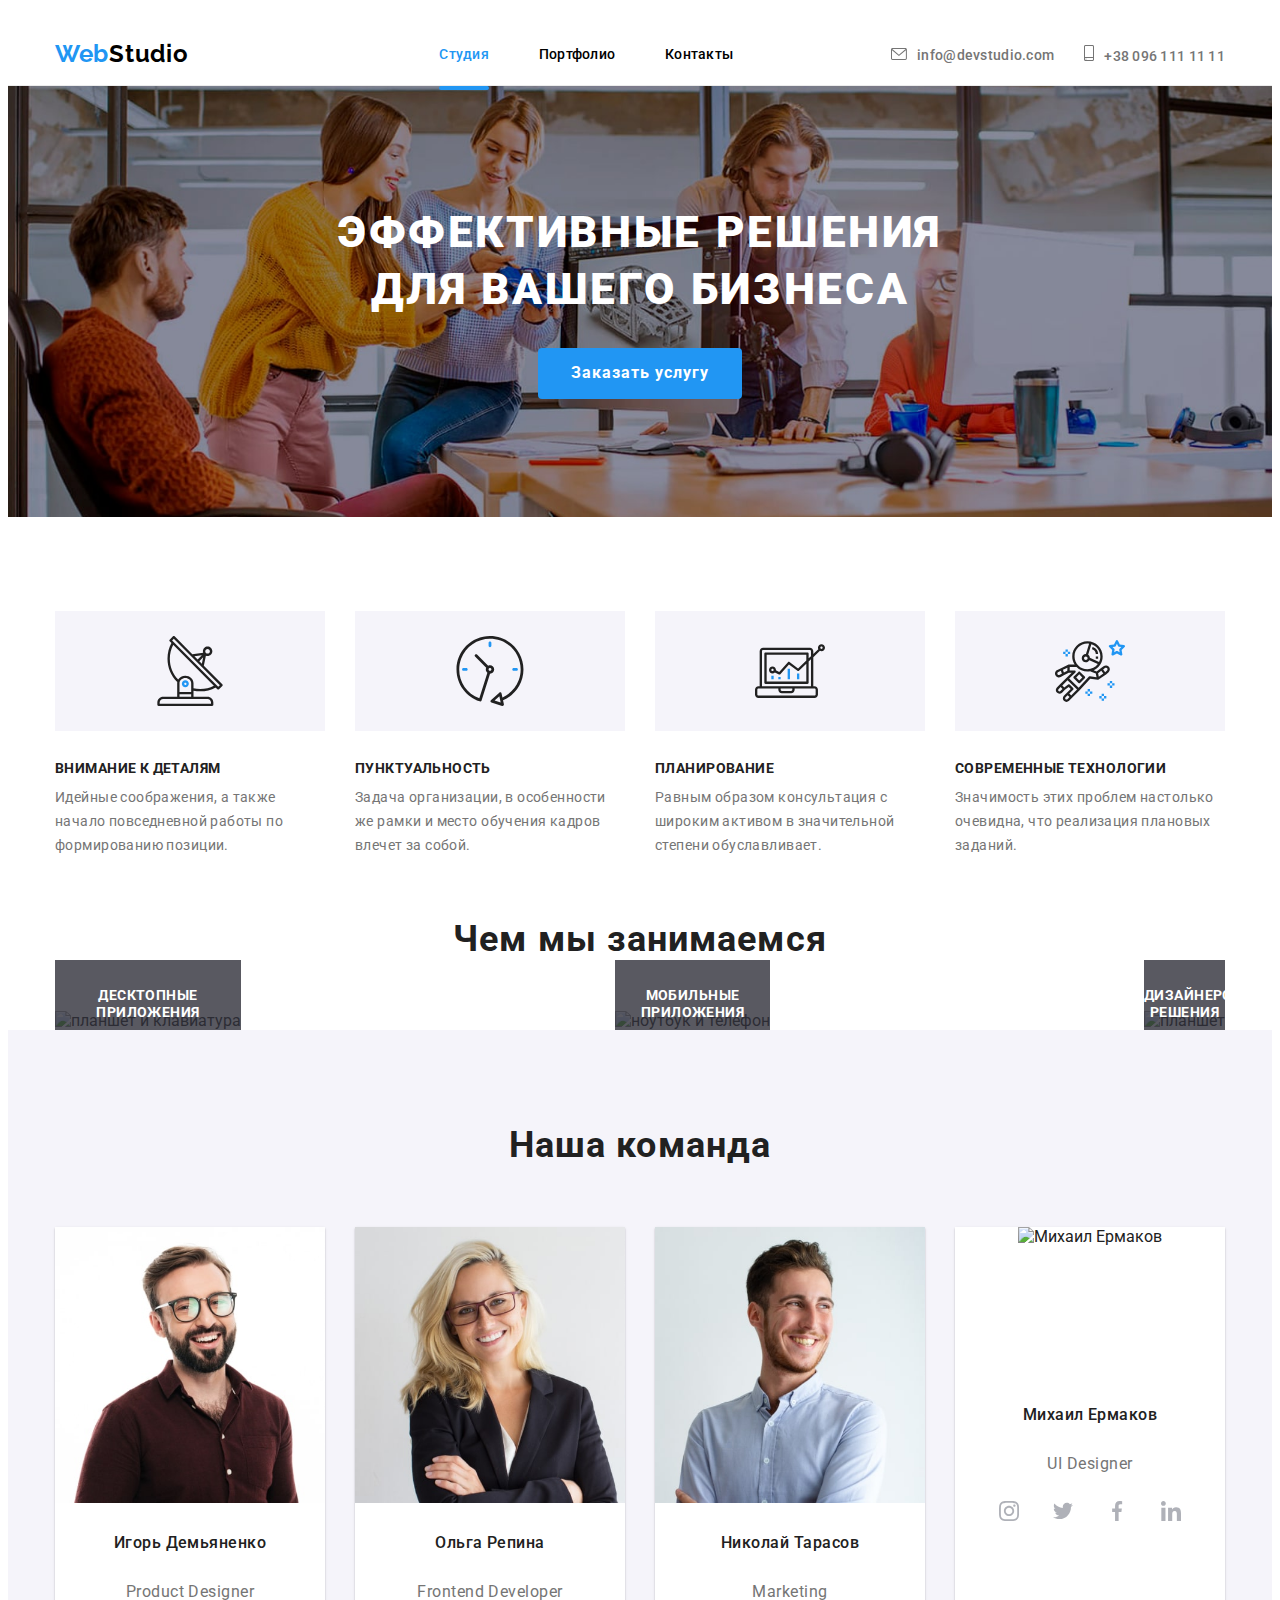
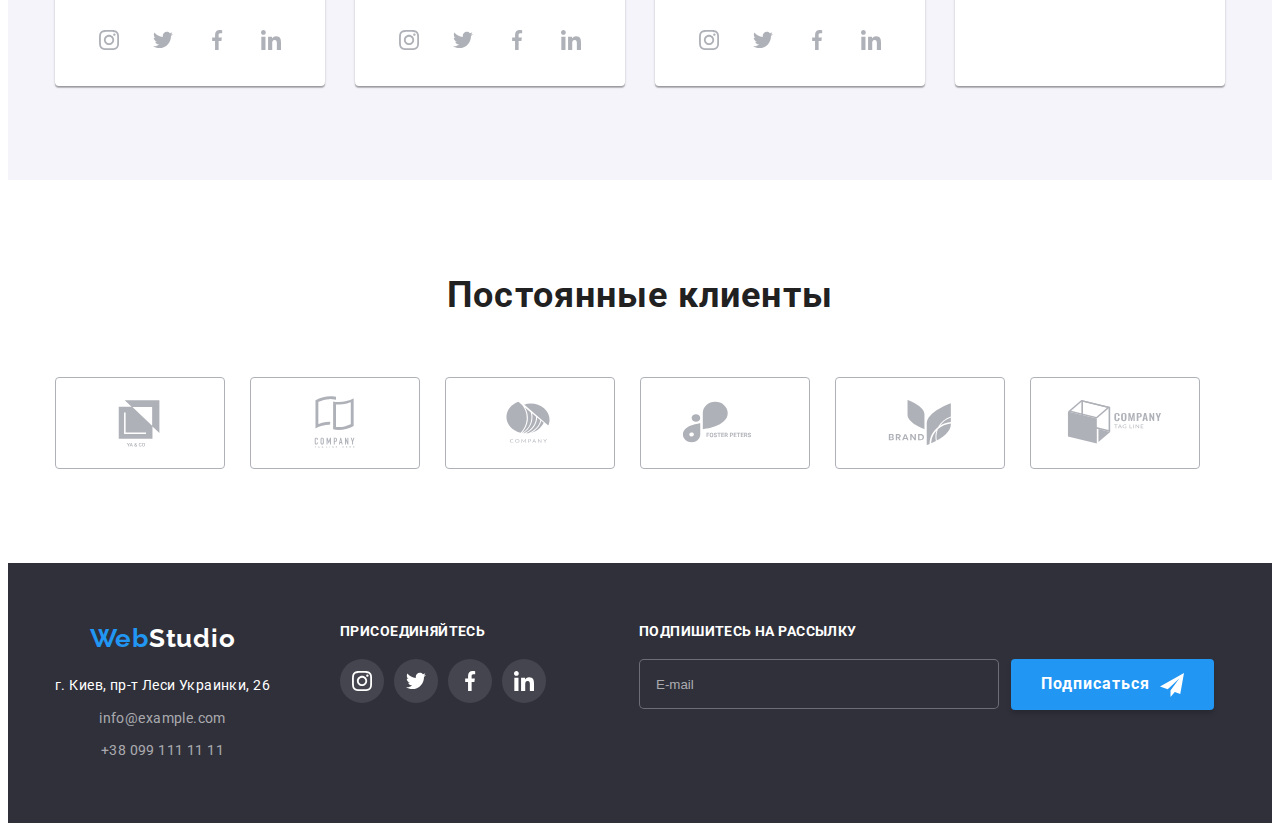
==== commit 75abc347: "8_4" ====
--- a/index.html
+++ b/index.html
@@ -26,16 +26,17 @@
                 <a class="logo header__logo" href="/">
                     <span class="header__logo-web">Web</span><span class="header-logo-studio">Studio</span>
                 </a>
-                
                 <button type="button" class="menu-button is-open" aria-expanded="false" aria-controls="menu-container" data-menu-button>
                     <svg width="40" height="40" aria-label="Переключатель мобильного меню">
                         <use class="icon-close24" href="./images/icons.svg#icon-close_24px" hight="18" width="18"></use>
                         <use class="icon-menu" href="./images/icons.svg#icon-menu_24px" hight="16" width="24"></use>
                     </svg>
                 </button>
+                
 
                 <!-- ccылки навигации -->
                 <div class="navigation">
+                    
                     <ul class="site-nav">
                         <li><a class="site-nav__link header-link сurrent" href="./index.html" rel="noopener noreferrer">Студия</a></li>
                         <li><a class="site-nav__link header-link" href="./portfolio.html" rel="noopener noreferrer">Портфолио</a></li>
@@ -65,6 +66,7 @@
                     
                     <div class="mob-menu">
                         
+
                         <ul class="mob-menu-list">
                             <li class="mob-menu-list__item">
                                 <a class="mob-menu-list__link сurrent_mob-menu" 
@@ -503,7 +505,7 @@
         <!-- подвал -->
         <footer class="footer">
             <div class="footer-decoration container"> 
-                <div>
+                <div class="footer-decoration__block">
                     <p class="footer__logo-title">
                         <a class="footer__logo" href="">
                             <span class="footer__logo-web">Web</span><span class="footer__logo-studio">Studio</span>
--- a/css/main.min.css
+++ b/css/main.min.css
@@ -1,2 +1,2 @@
-:root{--brand-color: #212121;--link-navigator: #2196f3;--color-contact: #757575;--card-set-gap: 30px;--color-bg: #ffffff;--color-client: #afb1b8}p,h1,h2,h3,h4,h5,h5{margin:0}ul{margin:0;padding:0}button{cursor:pointer}img{display:block;max-width:100%;height:auto}.modal-close,.check-text span,.features-decoration___list-item,.command-link,.client__link{align-items:center;justify-content:center}html,portfolio{box-sizing:border-box}*,*::before,*::after{box-sizing:inherit}body{font-family:"Roboto", sans-serif;background-color:#ffffff;color:var(--brand-color)}body.modal-open{overflow:hidden}li{list-style:none;text-decoration:none}.visually-hidden{position:absolute;width:1px;height:1px;margin:-1px;border:0;padding:0;clip:rect(0 0 0 0);overflow:hidden}.backdrop{position:fixed;top:0;width:100vw;height:100vh;background-color:rgba(0,0,0,0.2);transition:opasity 500ms, visibility 500ms;overflow-y:scroll}.backdrop.is-hidden .modal{transform:scale(0.5)}.modal{width:530px;min-height:580px;background-color:#fff;border-radius:4px;box-shadow:0px 1px 3px rgba(0,0,0,0.12),0px 1px 1px rgba(0,0,0,0.14),0px 2px 1px rgba(0,0,0,0.2);position:absolute;top:50%;left:50%;transform:translate(-50%, -50%) scale(1);transition:transform 500ms cubic-bezier(0.4, 0, 0.2, 1)}.modal-close{width:30px;height:30px;background-color:transparent;border:1px solid rgba(0,0,0,0.1);box-sizing:border-box;border-radius:50%;display:flex;position:absolute;top:8px;right:8px;transition:fill 250ms cubic-bezier(0.4, 0, 0.2, 1)}.modal-close:hover,.modal-close:focus{fill:var(--link-navigator)}.close-icon{transition:fill 250ms cubic-bezier(0.4, 0, 0.2, 1)}.close-icon:hover,.close-icon:focus{fill:var(--link-navigator)}.is-hidden{opacity:0;pointer-events:none;visibility:hidden}.modal-title{font-weight:700;line-height:1.5;text-align:center;margin-bottom:12px;margin-top:40px;font-family:"Roboto", sans-serif;font-size:20px;letter-spacing:0.03em;color:var(--brand-color)}.form-field{margin-bottom:10px;margin-left:40px;margin-right:40px}.form-input{width:100%;height:40px;border:1px solid rgba(33,33,33,0.2);border-radius:4px;padding-left:40px;cursor:pointer;outline:none;transition:border 250ms cubic-bezier(0.4, 0, 0.2, 1)}.form-input:hover,.form-input:focus{border:1px solid var(--link-navigator)}.form-input::placeholder{font-size:12px;line-height:14px;letter-spacing:0.01em;color:rgba(117,117,117,0.5)}.input-wrap{position:relative}.input-wrap:hover,.input-wrap:focus{cursor:pointer;fill:var(--link-navigator)}.input-icon{position:absolute;left:12px;top:50%;transform:translateY(-50%);transition:fill 250ms cubic-bezier(0.4, 0, 0.2, 1)}.user-text,.user-mail,.user-tel,.user-name{font-family:"Roboto", sans-serif;font-size:12px;line-height:14px;letter-spacing:0.01em;color:var(--color-contact);display:block;margin-bottom:4px}.form-text{width:100%;height:120px;border:1px solid rgba(33,33,33,0.2);border-radius:5px;padding:12px 16px;resize:none;cursor:pointer;outline:none;font-family:"Roboto", sans-serif;font-weight:400;font-size:12px;line-height:14px;letter-spacing:0.01em;transition:border-color 250ms cubic-bezier(0.4, 0, 0.2, 1)}.form-text:hover,.form-text:focus{border:1px solid var(--link-navigator)}.check-text{display:flex;align-items:center;font-size:14px;line-height:calc(24 / 14);letter-spacing:0.03em;color:var(--color-contact)}.check-text span{width:16px;height:15px;border:2px solid var(--brand-color);border-radius:2px;margin-right:8px;margin-left:12px;display:flex}.icon-check{fill:transparent}.policy-check:checked+.check-text span{border:none;background-color:var(--link-navigator)}.right-check-text{font-size:14px;line-height:24px;letter-spacing:0.03em;text-decoration-line:underline;color:var(--link-navigator)}.button-form{color:#ffffff;background-color:var(--link-navigator);font-family:inherit;font-weight:700;font-size:16px;line-height:1.8;letter-spacing:0.06em;cursor:pointer;border-radius:4px;padding:10px 55px;border:1px solid transparent;margin-top:32px;text-align:center;align-items:center;transition:box-shadow 250ms cubic-bezier(0.4, 0, 0.2, 1)}.button-form{display:flex;margin-left:auto;margin-right:auto;justify-content:center}.button-form:hover,.button-form:focus{box-shadow:0px 4px 4px rgba(0,0,0,0.15)}.container{width:100%;padding-left:15px;padding-right:15px;margin:0 auto}@media screen and (min-width: 480px) and (max-width: 767px){.container{width:480px}}@media screen and (min-width: 768px) and (max-width: 1199px){.container{width:768px}}@media screen and (min-width: 1200px){.container{width:1200px}}.hero-solutions__button{color:#ffffff;background-color:var(--link-navigator);font-family:inherit;font-weight:700;font-size:16px;line-height:1.8;letter-spacing:0.06em;cursor:pointer;border-radius:4px;padding:10px 32px;min-width:200;border:1px solid transparent;margin-top:30px;text-align:center;transition:color 250ms cubic-bezier(0.4, 0, 0.2, 1),background-color 250ms cubic-bezier(0.4, 0, 0.2, 1)}.hero-solutions__button:hover,.hero-solutions__button:focus{background-color:#188ce8}.button-section{font-family:inherit;font-weight:500;font-size:16px;line-height:1.6;text-align:center;letter-spacing:0.03em;cursor:pointer;color:var(--brand-color);border-radius:4px;border:1px solid transparent;padding:6px 22px;transition:background-color 250ms cubic-bezier(0.4, 0, 0.2, 1),box-shadow 250ms cubic-bezier(0.4, 0, 0.2, 1),color 250ms cubic-bezier(0.4, 0, 0.2, 1)}.button-section:hover,.button-section:focus{color:#ffffff;background-color:#188ce8;box-shadow:0px 3px 1px rgba(0,0,0,0.1),0px 1px 2px rgba(0,0,0,0.08),0px 2px 2px rgba(0,0,0,0.12)}.gallery-decoration-button{display:flex;margin-left:auto;margin-right:auto;justify-content:center}.button-decoration{padding-right:8px}.button-decoration:last-child{padding-right:0;margin-right:0}.menu-button{display:block;padding:0;border:none;margin-left:auto;background-color:transparent}@media screen and (min-width: 768px){.menu-button{display:none}}.menu-button .icon-menu{display:none}.menu-button.is-open .icon-menu{display:block}.menu-button.is-open .icon-close24{display:none}.menu-container{background-color:#fff;padding:20px;text-align:center;font-size:20px}@media screen and (max-width: 767px){.menu-container{display:none;position:absolute;top:100%;left:0;width:100%;height:480px}.menu-container.is-open{display:block}}@media screen and (min-width: 768px){.menu-container{display:flex;justify-content:space-between;flex-grow:1}}.mob-menu{position:absolute;background-color:#fff;left:0;top:0;width:100vw;height:100vh;z-index:1;padding-left:40px;padding-top:40px;display:flex;flex-direction:column;justify-content:space-between}.mob-menu-list__item:not(:last-child){margin-bottom:32px;padding:0}.menu-container,.mob-menu-list__link{text-decoration:none;font-size:40px;font-weight:500;line-height:1.2;letter-spacing:0.02em;text-align:left;color:#212121}.mob-menu-list__icon-tel{font-size:34px;font-weight:500;line-height:1.1;letter-spacing:0.02em;color:var(--link-navigator);text-decoration:none}.mob-menu-list__icon-mail{display:block;text-decoration:none;font-size:24px;font-weight:500;line-height:1.2;letter-spacing:0.02em;color:#757575;margin-top:32px}.mob-menu-social__item{display:flex}.mob-menu-social__item:not(:last-child){padding-right:10px;border-right:1px solid rgba(33,33,33,0.2)}.mob-menu-social__item:not(:first-child){padding-left:10px}.mob-menu-social{display:flex;flex-wrap:wrap;justify-content:flex-start;margin-right:40px;margin-bottom:48px;margin-top:64px}.mob-menu-social_link{text-decoration:none;font-size:18px;font-weight:500;line-height:1.2;letter-spacing:0.02em;color:var(--link-navigator)}.сurrent_mob-menu{color:var(--link-navigator);position:relative}.page-header>.container__header,.site-nav,.site-contact{display:flex}.page-header{border-bottom:1px solid #ececec;position:relative}.container__header{margin-top:0;margin-bottom:0;padding-top:21px;padding-bottom:16px;align-items:center;background:var(--color-bg);justify-content:space-between}@media screen and (min-width: 1200px){.container__header{padding-top:32px}}@media screen and (max-width: 767px){.site-nav{display:none}}@media screen and (min-width: 768px){.site-nav{display:flex;width:294px;text-align:center;justify-content:space-between}}@media screen and (min-width: 1200px){.site-nav{margin-left:93px;width:294px;justify-content:space-between}}@media screen and (min-width: 767px){.menu-container,.mob-menu{display:none}}@media screen and (max-width: 767px){.site-contact{display:none}}@media screen and (min-width: 768px) and (max-width: 1199px){.site-contact{display:flex;flex-direction:column;margin-left:auto;align-items:flex-start}}@media screen and (min-width: 1200px){.site-contact{display:flex;margin-left:auto}}@media screen and (min-width: 1200px){.site-contact .site-contact__item+.site-contact__item{margin-left:30px;display:flex}}.site-nav,.site-nav__link,.header__logo{text-decoration:none;color:#000000;transition:color 250ms cubic-bezier(0.4, 0, 0.2, 1)}@media screen and (max-width: 767px){.page-header>.container__header.is-open,.header__logo.is-open{display:none}}@media screen and (max-width: 767px){.site-nav.is-open,.site-nav__link.is-open{display:block;font-size:40px}}.contact{text-decoration:none;font-weight:500;font-size:14px;line-height:1.1;letter-spacing:0.02em;color:var(--color-contact)}.contact:focus,.contact:hover{color:var(--link-navigator)}.site-nav,.site-nav__link:focus,.site-nav__link:hover{font-weight:500;font-size:14px;line-height:16px;letter-spacing:0.02em;color:var(--link-navigator)}.сurrent{color:var(--link-navigator);position:relative}.сurrent::after{content:"";width:100%;height:4px;border-radius:2px;position:absolute;background-color:var(--link-navigator);left:0;bottom:-28px}.site-contact__icon{color:var(--color-contact);transition:color 250ms cubic-bezier(0.4, 0, 0.2, 1)}.site-contact__icon:hover,.site-contact__icon:focus{color:var(--link-navigator)}.icon-mail,.icon-tel{margin-right:10px;fill:currentColor}.header__logo,.header__logo-web{font-family:"Raleway", sans-serif;font-style:normal;font-weight:700;font-size:24px;line-height:1.2;letter-spacing:0.03em}.header__logo{color:#000000}.header__logo-web{color:var(--link-navigator)}.hero-solutions{display:block;text-align:center;background:#2f303a;padding-top:118px;padding-bottom:118px;padding-left:60px;padding-right:60px;margin:0 auto;background-image:linear-gradient(to right, rgba(47,48,58,0.4), rgba(47,48,58,0.4)),url("../images/header_mobile_1x.jpg");background-repeat:no-repeat;background-position:center;background-size:cover;max-width:100%}@media (min-resolution: 2dppx){.hero-solutions{background-image:url("../images/header_mobile_2x.jpg")}}@media (max-width: 1199px){.hero-solutions{background-image:url("../images/header_tablet_1x.jpg");padding-left:204px;padding-right:204px}}@media (min-resolution: 2dppx){.hero-solutions{background-image:url("../images/header_tablet_2x.jpg")}}@media (min-width: 1200px){.hero-solutions{background-image:url("../images/header_desktop_1x.jpg");padding-left:200px;padding-right:200px}}@media (min-width: 1200px) and (min-resolution: 2dppx){.hero-solutions{background-image:url("../images/header_desktop_2x.jpg")}}.hero-solutions__title{font-family:"Roboto", sans-serif;font-style:normal;font-weight:900;letter-spacing:0.06em;text-transform:uppercase;color:var(--color-bg);text-align:center;margin:0 auto}@media (max-width: 1199px){.hero-solutions__title{font-size:26px;line-height:1.6}}@media (min-width: 1200px){.hero-solutions__title{font-size:44px;line-height:1.3}}.features-decoration{padding-top:60px;padding-bottom:60px}@media screen and (min-width: 1200px){.features-decoration{padding-top:94px}}.features-decoration__item{justify-content:space-between}@media screen and (min-width: 480px){.features-decoration__item{display:flex;flex-wrap:wrap}}@media screen and (min-width: 1200px){.features-decoration__item{display:flex;flex-wrap:nowrap}.features-decoration__item:last-child{margin-right:0}}.features-decoration___list-item{display:flex;height:120px;background-color:#f5f4fa;margin-top:30px;margin-bottom:30px}.features-decoration___list-item:first-child{margin-top:0}@media screen and (min-width: 1200px){.features-decoration___list-item{display:flex;flex-wrap:nowrap}}.features-decoration__list{margin-top:30px}.features-decoration__list:first-child{margin-top:0}@media screen and (min-width: 768px){.features-decoration__list{flex-wrap:wrap;flex-basis:calc(100% / 2 - 30px);margin-top:0}}@media screen and (min-width: 1200px){.features-decoration__list{flex-wrap:nowrap;margin-right:30px}.features-decoration__list:last-child{margin-right:0}}.features-decoration__title{font-weight:bold;font-size:14px;line-height:1.1;letter-spacing:0.03em;text-transform:uppercase}@media screen and (max-width: 480px){.features-decoration__title{text-align:center}}.features-decoration__text{font-size:14px;line-height:1.7;letter-spacing:0.03em;color:var(--color-contact);margin-top:10px}.doing-decoration{align-content:center}@media screen and (max-width: 1199px){.doing-decoration{display:none}}.doing-decoration__title{font-size:36px;font-weight:700;line-height:1.2;letter-spacing:.03em;text-align:center}.doing-section{display:flex;justify-content:space-between;margin-top:50px}.doing-section__box{position:relative}.doing-section__title{position:absolute;left:0;bottom:0;background-color:rgba(47,48,58,0.8);color:#fff;font-family:"Roboto", sans-serif;font-size:14px;font-weight:700;line-height:1.2;letter-spacing:.03em;text-align:center;text-transform:uppercase;justify-content:center;color:#ffffff;padding:27px 0 27px 0;width:100%;height:70px}.command-decoration-section{background-color:#f5f4fa;padding-top:60px;padding-bottom:60px}@media screen and (min-width: 1200px){.command-decoration-section{padding-top:94px;padding-bottom:94px}}.command-decoration .command-decoration__list{justify-content:center;text-align:center}@media screen and (min-width: 320px) and (max-width: 767px){.command-decoration .command-decoration__list{display:flex;flex-wrap:wrap;margin-left:-30px}}@media screen and (min-width: 768px){.command-decoration .command-decoration__list{display:flex;flex-wrap:wrap;flex-basis:calc(100% / 4 - 30px);margin-left:-30px}}@media screen and (min-width: 1200px){.command-decoration .command-decoration__list{display:flex;flex-basis:calc(100% / 4 - 30px)}}.command-decoration__title{margin-bottom:30px}.command-decoration__icon-list{display:flex;justify-content:center}.command-link{display:flex;width:44px;height:44px;background-color:#ffffff;border-radius:50%;color:var(--color-client);transition:color 250ms cubic-bezier(0.4, 0, 0.2, 1),background-color 250ms cubic-bezier(0.4, 0, 0.2, 1)}.command-link:hover,.command-link:focus{background-color:#2196f3;color:#ffffff}.command-link-icon{fill:currentColor}.command-decoration__link-item+.command-decoration__link-item{margin-left:10px}.command-decoration__item{box-shadow:0px 1px 3px rgba(0,0,0,0.12),0px 1px 1px rgba(0,0,0,0.14),0px 2px 1px rgba(0,0,0,0.2);border-radius:0px 0px 4px 4px;background-color:var(--color-bg);justify-content:center}@media screen and (max-width: 479px){.command-decoration__item{display:block;margin-top:30px}}@media screen and (min-width: 480px){.command-decoration__item{display:flex;flex-wrap:wrap;flex-basis:calc(100% / 2 - 30px);margin-left:30px;margin-top:30px}}@media screen and (min-width: 768px) and (max-width: 1199px){.command-decoration__item{display:flex;flex-wrap:wrap;flex-basis:calc(100% / 2 - 30px);margin-left:30px;margin-top:30px}}@media screen and (min-width: 1200px){.command-decoration__item{flex-basis:calc(100% / 4 - 30px)}.command-decoration__item:last-child{margin-right:0}}.command-decoration__name{margin-bottom:10px}@media screen and (max-width: 1199px){.command-decoration__name{margin-top:var(--card-set-gap)}}@media screen and (min-width: 1200px){.command-decoration__name{margin-top:var(--card-set-gap);margin-bottom:var(--card-set-gap);font-size:16px;font-weight:500;line-height:1.2;letter-spacing:.03em;text-align:center}}.command-decoration__post{font-size:16px;line-height:1.2;text-align:center;letter-spacing:0.03em;color:var(--color-contact);margin-top:10px;margin-bottom:16px}.command-decoration__title{text-align:center;font-size:28px;font-weight:700;line-height:1.2;letter-spacing:.03em}@media screen and (min-width: 1200px){.command-decoration__title{font-size:36px;font-weight:700;line-height:1.2;letter-spacing:.03em}}.command-decoration__item-name{padding-bottom:24px}.section-clients{padding-top:60px;padding-bottom:60px}@media screen and (min-width: 1200px){.section-clients{padding-top:94px;padding-bottom:94px}}.clients__list,.clients__item{margin-top:30px;display:flex;flex-wrap:wrap}@media screen and (max-width: 767px){.clients__list,.clients__item{flex-basis:calc(100% / 2 - 30px);justify-content:center;margin:0 auto;margin-top:30px}}@media screen and (min-width: 768px) and (max-width: 1199px){.clients__list,.clients__item{display:flex;flex-wrap:wrap;flex-basis:calc(100% / 3 - 30px);justify-content:space-between}.clients__list:last-child,.clients__item:last-child{margin-right:0}}@media screen and (min-width: 1200px){.clients__list,.clients__item{flex-wrap:nowrap;display:flex;justify-content:space-between;flex-basis:calc(100% / 4 - 30px)}.clients__list:last-child,.clients__item:last-child{margin-right:0}}.clients__title{font-size:28px;font-weight:700;line-height:1.2;letter-spacing:.03em;text-align:center}@media screen and (min-width: 1200px){.clients__title{font-size:36px;font-weight:700;line-height:1.2;letter-spacing:.03em}}.client__link{display:flex;height:92px;border-width:1px;border-style:solid;border-radius:4px;color:var(--color-client);fill:var(--color-client);transition:color 250ms cubic-bezier(0.4, 0, 0.2, 1),fill 250ms cubic-bezier(0.4, 0, 0.2, 1)}.client__link:hover,.client__link:focus{fill:var(--link-navigator);color:var(--link-navigator)}@media screen and (max-width: 767px){.client__link{width:210px}}@media screen and (min-width: 768px) and (max-width: 1199px){.client__link{width:226px}}@media screen and (min-width: 1200px){.client__link{width:170px}}.gallery-decoration{padding-top:94px;padding-bottom:94px}.gallery-decoration-list{display:flex;flex-wrap:wrap;margin-top:50px;margin-bottom:calc(-1 * var(--card-set-gap));margin-right:calc(-1 * var(--card-set-gap))}.gallery-section{flex-basis:calc(100% / 3 - var(--card-set-gap));margin-right:var(--card-set-gap);margin-bottom:var(--card-set-gap);background:#ffffff;border:1px solid #eeeeee;box-sizing:border-box;transition:color 250ms cubic-bezier(0.4, 0, 0.2, 1),box-shadow 250ms cubic-bezier(0.4, 0, 0.2, 1)}.gallery-section:hover,.gallery-section:focus{box-shadow:0px 1px 1px rgba(0,0,0,0.12),0px 4px 4px rgba(0,0,0,0.06),1px 4px 6px rgba(0,0,0,0.16);cursor:pointer}.gallery-section:hover .ovarlay-text{transform:translateY(0)}.gallery-section-name{padding-top:20px;padding-bottom:20px;padding-left:24px}.gallery-item-wrap{position:relative;overflow:hidden}.gallery-title{font-weight:700;font-size:18px;line-height:2;letter-spacing:0.06em;color:var(--brand-color)}.gallery-text{font-size:16px;line-height:1.9;letter-spacing:0.03em;color:var(--color-contact)}.ovarlay-text{position:absolute;font-family:"Roboto", sans-serif;font-size:18px;line-height:28px;letter-spacing:0.03em;font-weight:400;background-color:rgba(33,150,243,0.9);color:var(--color-bg);width:100%;height:100%;left:0;top:0;padding:63px 24px;transform:translateY(100%);transition:transform 250ms cubic-bezier(0.4, 0, 0.2, 1),background-color 250ms cubic-bezier(0.4, 0, 0.2, 1)}.footer{padding-top:60px;padding-bottom:60px;background:#2f303a;margin:0 auto}.footer__join_title,.footer-newsletter__title{font-family:"Roboto", sans-serif;font-style:normal;font-weight:bold;font-size:14px;line-height:1.2;letter-spacing:0.03em;text-transform:uppercase;color:var(--color-bg);margin-bottom:20px}@media screen and (max-width: 1199px){.footer-decoration{display:flex;flex-direction:column;align-items:center}}@media screen and (min-width: 1200px){.footer-decoration{display:flex}}.footer__join{margin-left:70px}.footer__join-list{display:flex}.icon-footer{fill:var(--color-bg)}.footer__join-link{display:flex;width:44px;height:44px;justify-content:center}.footer__join-item{background-color:rgba(255,255,255,0.1);color:var(--color-bg);border-radius:50%;transition:background-color 250ms cubic-bezier(0.4, 0, 0.2, 1)}.footer__join-item:hover,.footer__join-item:focus{background-color:var(--link-navigator);cursor:pointer}.footer__join-item+.footer__join-item{margin-left:10px}.footer__logo{display:inline-block;font-family:"Raleway", sans-serif;font-style:normal;font-weight:bold;font-size:26px;line-height:1.2;letter-spacing:0.03em;text-decoration:none}.footer__logo-title{margin-bottom:20px}.footer__logo-web{color:var(--link-navigator)}.footer__logo-studio{color:#ffffff}.footer__link-adress{text-decoration:none;font-style:normal;font-size:14px;line-height:1.7;letter-spacing:0.03em;color:#ffffff}.link-mail,.link-tel{text-decoration:none;font-style:normal;font-size:14px;line-height:1.7;letter-spacing:0.03em;color:rgba(255,255,255,0.6);transition:color 250ms cubic-bezier(0.4, 0, 0.2, 1)}.link-mail:hover,.link-mail:focus,.link-tel:hover,.link-tel:focus{color:#ffffff}.footer__link:not(:last-child){margin-bottom:9px}.footer-newsletter{margin-left:93px}.footer-newsletter__wrap{display:flex}.button-form-newsletter{display:flex;color:#ffffff;background-color:var(--link-navigator);font-family:inherit;font-weight:700;font-size:16px;line-height:1.8;letter-spacing:0.06em;cursor:pointer;border-radius:4px;padding:10px 29px;border:1px solid transparent;margin-left:12px;box-shadow:0px 4px 4px rgba(0,0,0,0.15);border-radius:4px;align-items:center}.form-input-newsletter{width:360px;height:50px;border:1px solid rgba(255,255,255,0.3);border-radius:5px;padding-left:16px;background-color:#2f303a;cursor:pointer;outline:none;color:rgba(255,255,255,0.6)}.form-input-newsletter::placeholder{color:rgba(255,255,255,0.6)}.icon-newsletter{display:block;width:24px;height:24px;margin-left:10px;align-items:center}
+:root{--brand-color: #212121;--link-navigator: #2196f3;--color-contact: #757575;--card-set-gap: 30px;--color-bg: #ffffff;--color-client: #afb1b8}p,h1,h2,h3,h4,h5,h5{margin:0}ul{margin:0;padding:0}button{cursor:pointer}img{display:block;max-width:100%;height:auto}.modal-close,.check-text span,.features-decoration___list-item,.command-link,.client__link{align-items:center;justify-content:center}html,portfolio{box-sizing:border-box}*,*::before,*::after{box-sizing:inherit}body{font-family:"Roboto", sans-serif;background-color:#ffffff;color:var(--brand-color)}body.modal-open{overflow:hidden}li{list-style:none;text-decoration:none}.visually-hidden{position:absolute;width:1px;height:1px;margin:-1px;border:0;padding:0;clip:rect(0 0 0 0);overflow:hidden}.backdrop{position:fixed;top:0;width:100vw;height:100vh;background-color:rgba(0,0,0,0.2);transition:opasity 500ms, visibility 500ms;overflow-y:scroll}.backdrop.is-hidden .modal{transform:scale(0.5)}.modal{width:530px;min-height:580px;background-color:#fff;border-radius:4px;box-shadow:0px 1px 3px rgba(0,0,0,0.12),0px 1px 1px rgba(0,0,0,0.14),0px 2px 1px rgba(0,0,0,0.2);position:absolute;top:50%;left:50%;transform:translate(-50%, -50%) scale(1);transition:transform 500ms cubic-bezier(0.4, 0, 0.2, 1)}.modal-close{width:30px;height:30px;background-color:transparent;border:1px solid rgba(0,0,0,0.1);box-sizing:border-box;border-radius:50%;display:flex;position:absolute;top:8px;right:8px;transition:fill 250ms cubic-bezier(0.4, 0, 0.2, 1)}.modal-close:hover,.modal-close:focus{fill:var(--link-navigator)}.close-icon{transition:fill 250ms cubic-bezier(0.4, 0, 0.2, 1)}.close-icon:hover,.close-icon:focus{fill:var(--link-navigator)}.is-hidden{opacity:0;pointer-events:none;visibility:hidden}.modal-title{font-weight:700;line-height:1.5;text-align:center;margin-bottom:12px;margin-top:40px;font-family:"Roboto", sans-serif;font-size:20px;letter-spacing:0.03em;color:var(--brand-color)}.form-field{margin-bottom:10px;margin-left:40px;margin-right:40px}.form-input{width:100%;height:40px;border:1px solid rgba(33,33,33,0.2);border-radius:4px;padding-left:40px;cursor:pointer;outline:none;transition:border 250ms cubic-bezier(0.4, 0, 0.2, 1)}.form-input:hover,.form-input:focus{border:1px solid var(--link-navigator)}.form-input::placeholder{font-size:12px;line-height:14px;letter-spacing:0.01em;color:rgba(117,117,117,0.5)}.input-wrap{position:relative}.input-wrap:hover,.input-wrap:focus{cursor:pointer;fill:var(--link-navigator)}.input-icon{position:absolute;left:12px;top:50%;transform:translateY(-50%);transition:fill 250ms cubic-bezier(0.4, 0, 0.2, 1)}.user-text,.user-mail,.user-tel,.user-name{font-family:"Roboto", sans-serif;font-size:12px;line-height:14px;letter-spacing:0.01em;color:var(--color-contact);display:block;margin-bottom:4px}.form-text{width:100%;height:120px;border:1px solid rgba(33,33,33,0.2);border-radius:5px;padding:12px 16px;resize:none;cursor:pointer;outline:none;font-family:"Roboto", sans-serif;font-weight:400;font-size:12px;line-height:14px;letter-spacing:0.01em;transition:border-color 250ms cubic-bezier(0.4, 0, 0.2, 1)}.form-text:hover,.form-text:focus{border:1px solid var(--link-navigator)}.check-text{display:flex;align-items:center;font-size:14px;line-height:calc(24 / 14);letter-spacing:0.03em;color:var(--color-contact)}.check-text span{width:16px;height:15px;border:2px solid var(--brand-color);border-radius:2px;margin-right:8px;margin-left:12px;display:flex}.icon-check{fill:transparent}.policy-check:checked+.check-text span{border:none;background-color:var(--link-navigator)}.right-check-text{font-size:14px;line-height:24px;letter-spacing:0.03em;text-decoration-line:underline;color:var(--link-navigator)}.button-form{color:#ffffff;background-color:var(--link-navigator);font-family:inherit;font-weight:700;font-size:16px;line-height:1.8;letter-spacing:0.06em;cursor:pointer;border-radius:4px;padding:10px 55px;border:1px solid transparent;margin-top:32px;text-align:center;align-items:center;transition:box-shadow 250ms cubic-bezier(0.4, 0, 0.2, 1)}.button-form{display:flex;margin-left:auto;margin-right:auto;justify-content:center}.button-form:hover,.button-form:focus{box-shadow:0px 4px 4px rgba(0,0,0,0.15)}.container{width:100%;padding-left:15px;padding-right:15px;margin:0 auto}@media screen and (min-width: 480px) and (max-width: 767px){.container{width:480px}}@media screen and (min-width: 768px) and (max-width: 1199px){.container{width:768px}}@media screen and (min-width: 1200px){.container{width:1200px}}.hero-solutions__button{color:#ffffff;background-color:var(--link-navigator);font-family:inherit;font-weight:700;font-size:16px;line-height:1.8;letter-spacing:0.06em;cursor:pointer;border-radius:4px;padding:10px 32px;min-width:200;border:1px solid transparent;margin-top:30px;text-align:center;transition:color 250ms cubic-bezier(0.4, 0, 0.2, 1),background-color 250ms cubic-bezier(0.4, 0, 0.2, 1)}.hero-solutions__button:hover,.hero-solutions__button:focus{background-color:#188ce8}.button-section{font-family:inherit;font-weight:500;font-size:16px;line-height:1.6;text-align:center;letter-spacing:0.03em;cursor:pointer;color:var(--brand-color);border-radius:4px;border:1px solid transparent;padding:6px 22px;transition:background-color 250ms cubic-bezier(0.4, 0, 0.2, 1),box-shadow 250ms cubic-bezier(0.4, 0, 0.2, 1),color 250ms cubic-bezier(0.4, 0, 0.2, 1)}.button-section:hover,.button-section:focus{color:#ffffff;background-color:#188ce8;box-shadow:0px 3px 1px rgba(0,0,0,0.1),0px 1px 2px rgba(0,0,0,0.08),0px 2px 2px rgba(0,0,0,0.12)}.gallery-decoration-button{display:flex;margin-left:auto;margin-right:auto;justify-content:center}.button-decoration{padding-right:8px}.button-decoration:last-child{padding-right:0;margin-right:0}.menu-button{display:block;padding:0;border:none;margin-left:auto;background-color:transparent}@media screen and (min-width: 768px){.menu-button{display:none}}.menu-button .icon-menu{display:none}.menu-button.is-open .icon-menu{display:block}.menu-button.is-open .icon-close24{display:none}.menu-button.is-open .icon-menu:hover,.menu-button.is-open .icon-menu:focus{fill:var(--link-navigator);transition:color 250ms cubic-bezier(0.4, 0, 0.2, 1)}.menu-button .icon-close24:hover,.menu-button .icon-close24:focus{fill:var(--link-navigator);transition:color 250ms cubic-bezier(0.4, 0, 0.2, 1)}.menu-container{background-color:#fff;padding:20px;text-align:center;font-size:20px}@media screen and (max-width: 767px){.menu-container{display:none;position:absolute;top:100%;left:0;width:100%;height:480px}.menu-container.is-open{display:block}}@media screen and (min-width: 768px){.menu-container{display:flex;justify-content:space-between;flex-grow:1}}.mob-menu{position:absolute;background-color:#fff;left:0;top:0;width:100vw;height:100vh;z-index:1;padding-left:40px;padding-top:40px;display:flex;flex-direction:column;justify-content:space-between}.mob-menu-list__item:not(:last-child){margin-bottom:32px;padding:0}.menu-container,.mob-menu-list__link{text-decoration:none;font-size:40px;font-weight:500;line-height:1.2;letter-spacing:0.02em;text-align:left;color:#212121}.mob-menu-list__icon-tel{font-size:34px;font-weight:500;line-height:1.1;letter-spacing:0.02em;color:var(--link-navigator);text-decoration:none}.mob-menu-list__icon-mail{display:block;text-decoration:none;font-size:24px;font-weight:500;line-height:1.2;letter-spacing:0.02em;color:#757575;margin-top:32px}.mob-menu-social__item{display:flex}.mob-menu-social__item:not(:last-child){padding-right:10px;border-right:1px solid rgba(33,33,33,0.2)}.mob-menu-social__item:not(:first-child){padding-left:10px}.mob-menu-social{display:flex;flex-wrap:wrap;justify-content:flex-start;margin-right:40px;margin-bottom:48px;margin-top:64px}.mob-menu-social_link{text-decoration:none;font-size:18px;font-weight:500;line-height:1.2;letter-spacing:0.02em;color:var(--link-navigator)}.сurrent_mob-menu{color:var(--link-navigator);position:relative}.page-header>.container__header,.site-nav,.site-contact{display:flex}.page-header{border-bottom:1px solid #ececec;position:relative}.container__header{margin-top:0;margin-bottom:0;padding-top:21px;padding-bottom:16px;align-items:center;background:var(--color-bg);justify-content:space-between}@media screen and (min-width: 1200px){.container__header{padding-top:32px}}@media screen and (max-width: 767px){.site-nav{display:none}}@media screen and (min-width: 768px){.site-nav{display:flex;width:294px;text-align:center;justify-content:space-between}}@media screen and (min-width: 1200px){.site-nav{margin-left:93px;width:294px;justify-content:space-between}}@media screen and (min-width: 767px){.menu-container,.mob-menu{display:none}}@media screen and (max-width: 767px){.site-contact{display:none}}@media screen and (min-width: 768px) and (max-width: 1199px){.site-contact{display:flex;flex-direction:column;margin-left:auto;align-items:flex-start}}@media screen and (min-width: 1200px){.site-contact{display:flex;margin-left:auto}}@media screen and (min-width: 1200px){.site-contact .site-contact__item+.site-contact__item{margin-left:30px;display:flex}}.site-nav,.site-nav__link,.header__logo{text-decoration:none;color:#000000;transition:color 250ms cubic-bezier(0.4, 0, 0.2, 1)}@media screen and (max-width: 767px){.page-header>.container__header.is-open,.header__logo.is-open{display:none}}@media screen and (max-width: 767px){.site-nav.is-open,.site-nav__link.is-open{display:block;font-size:40px}}.contact{text-decoration:none;font-weight:500;font-size:14px;line-height:1.1;letter-spacing:0.02em;color:var(--color-contact)}.contact:focus,.contact:hover{color:var(--link-navigator)}.site-nav,.site-nav__link:focus,.site-nav__link:hover{font-weight:500;font-size:14px;line-height:16px;letter-spacing:0.02em;color:var(--link-navigator)}.сurrent{color:var(--link-navigator);position:relative}.сurrent::after{content:"";width:100%;height:4px;border-radius:2px;position:absolute;background-color:var(--link-navigator);left:0;bottom:-28px}.site-contact__icon{color:var(--color-contact);transition:color 250ms cubic-bezier(0.4, 0, 0.2, 1)}.site-contact__icon:hover,.site-contact__icon:focus{color:var(--link-navigator)}.icon-mail,.icon-tel{margin-right:10px;fill:currentColor}.header__logo,.header__logo-web{font-family:"Raleway", sans-serif;font-style:normal;font-weight:700;font-size:24px;line-height:1.2;letter-spacing:0.03em}.header__logo{color:#000000}.header__logo-web{color:var(--link-navigator)}.hero-solutions{display:block;text-align:center;background:#2f303a;padding-top:118px;padding-bottom:118px;padding-left:60px;padding-right:60px;margin:0 auto;background-image:linear-gradient(to right, rgba(47,48,58,0.4), rgba(47,48,58,0.4)),url("../images/header_mobile_1x.jpg");background-repeat:no-repeat;background-position:center;background-size:cover;max-width:100%}@media (min-resolution: 2dppx){.hero-solutions{background-image:url("../images/header_mobile_2x.jpg")}}@media (max-width: 1199px){.hero-solutions{background-image:url("../images/header_tablet_1x.jpg")}}@media (min-resolution: 2dppx){.hero-solutions{background-image:url("../images/header_tablet_2x.jpg")}}@media (min-width: 1200px){.hero-solutions{background-image:url("../images/header_desktop_1x.jpg")}}@media (min-width: 1200px) and (min-resolution: 2dppx){.hero-solutions{background-image:url("../images/header_desktop_2x.jpg")}}.hero-solutions__title{font-family:"Roboto", sans-serif;font-style:normal;font-weight:900;letter-spacing:0.06em;text-transform:uppercase;color:var(--color-bg);text-align:center;margin:0 auto}@media (max-width: 1199px){.hero-solutions__title{font-size:26px;line-height:1.6;width:360px}}@media (min-width: 1200px){.hero-solutions__title{font-size:44px;line-height:1.3;width:696px}}.features-decoration{padding-top:60px;padding-bottom:60px}@media screen and (min-width: 1200px){.features-decoration{padding-top:94px}}.features-decoration__item{justify-content:space-between}@media screen and (min-width: 480px){.features-decoration__item{display:flex;flex-wrap:wrap}}@media screen and (min-width: 1200px){.features-decoration__item{display:flex;flex-wrap:nowrap}.features-decoration__item:last-child{margin-right:0}}.features-decoration___list-item{display:flex;height:120px;background-color:#f5f4fa;margin-top:30px;margin-bottom:30px}.features-decoration___list-item:first-child{margin-top:0}@media screen and (min-width: 1200px){.features-decoration___list-item{display:flex;flex-wrap:nowrap}}.features-decoration__list{margin-top:30px}.features-decoration__list:first-child{margin-top:0}@media screen and (min-width: 768px){.features-decoration__list{flex-wrap:wrap;flex-basis:calc(100% / 2 - 30px);margin-top:0}}@media screen and (min-width: 1200px){.features-decoration__list{flex-wrap:nowrap;margin-right:30px}.features-decoration__list:last-child{margin-right:0}}.features-decoration__title{font-weight:bold;font-size:14px;line-height:1.1;letter-spacing:0.03em;text-transform:uppercase}@media screen and (max-width: 480px){.features-decoration__title{text-align:center}}.features-decoration__text{font-size:14px;line-height:1.7;letter-spacing:0.03em;color:var(--color-contact);margin-top:10px}.doing-decoration{align-content:center}@media screen and (max-width: 1199px){.doing-decoration{display:none}}.doing-decoration__title{font-size:36px;font-weight:700;line-height:1.2;letter-spacing:.03em;text-align:center}.doing-section{display:flex;justify-content:space-between;margin-top:50px}.doing-section__box{position:relative}.doing-section__title{position:absolute;left:0;bottom:0;background-color:rgba(47,48,58,0.8);color:#fff;font-family:"Roboto", sans-serif;font-size:14px;font-weight:700;line-height:1.2;letter-spacing:.03em;text-align:center;text-transform:uppercase;justify-content:center;color:#ffffff;padding:27px 0 27px 0;width:100%;height:70px}.command-decoration-section{background-color:#f5f4fa;padding-top:60px;padding-bottom:60px}@media screen and (min-width: 1200px){.command-decoration-section{padding-top:94px;padding-bottom:94px}}.command-decoration .command-decoration__list{justify-content:center;text-align:center}@media screen and (min-width: 320px) and (max-width: 767px){.command-decoration .command-decoration__list{display:flex;flex-wrap:wrap;margin-left:-30px}}@media screen and (min-width: 768px){.command-decoration .command-decoration__list{display:flex;flex-wrap:wrap;flex-basis:calc(100% / 4 - 30px);margin-left:-30px}}@media screen and (min-width: 1200px){.command-decoration .command-decoration__list{display:flex;flex-basis:calc(100% / 4 - 30px)}}.command-decoration__title{margin-bottom:30px}.command-decoration__icon-list{display:flex;justify-content:center}.command-link{display:flex;width:44px;height:44px;background-color:#ffffff;border-radius:50%;color:var(--color-client);transition:color 250ms cubic-bezier(0.4, 0, 0.2, 1),background-color 250ms cubic-bezier(0.4, 0, 0.2, 1)}.command-link:hover,.command-link:focus{background-color:#2196f3;color:#ffffff}.command-link-icon{fill:currentColor}.command-decoration__link-item+.command-decoration__link-item{margin-left:10px}.command-decoration__item{box-shadow:0px 1px 3px rgba(0,0,0,0.12),0px 1px 1px rgba(0,0,0,0.14),0px 2px 1px rgba(0,0,0,0.2);border-radius:0px 0px 4px 4px;background-color:var(--color-bg);justify-content:center}@media screen and (max-width: 479px){.command-decoration__item{display:block;margin-top:30px}}@media screen and (min-width: 480px){.command-decoration__item{display:flex;flex-wrap:wrap;flex-basis:calc(100% / 2 - 30px);margin-left:30px;margin-top:30px}}@media screen and (min-width: 768px) and (max-width: 1199px){.command-decoration__item{display:flex;flex-wrap:wrap;flex-basis:calc(100% / 2 - 30px);margin-left:30px;margin-top:30px}}@media screen and (min-width: 1200px){.command-decoration__item{flex-basis:calc(100% / 4 - 30px)}.command-decoration__item:last-child{margin-right:0}}.command-decoration__name{margin-bottom:10px}@media screen and (max-width: 1199px){.command-decoration__name{margin-top:var(--card-set-gap)}}@media screen and (min-width: 1200px){.command-decoration__name{margin-top:var(--card-set-gap);margin-bottom:var(--card-set-gap);font-size:16px;font-weight:500;line-height:1.2;letter-spacing:.03em;text-align:center}}.command-decoration__post{font-size:16px;line-height:1.2;text-align:center;letter-spacing:0.03em;color:var(--color-contact);margin-top:10px;margin-bottom:16px}.command-decoration__title{text-align:center;font-size:28px;font-weight:700;line-height:1.2;letter-spacing:.03em}@media screen and (min-width: 1200px){.command-decoration__title{font-size:36px;font-weight:700;line-height:1.2;letter-spacing:.03em}}.command-decoration__item-name{padding-bottom:24px}.section-clients{padding-top:60px;padding-bottom:60px}@media screen and (min-width: 1200px){.section-clients{padding-top:94px;padding-bottom:94px}}.clients__list,.clients__item{margin-top:30px;display:flex;flex-wrap:wrap}@media screen and (max-width: 767px){.clients__list,.clients__item{flex-basis:calc(100% / 2 - 30px);justify-content:center;margin:0 auto;margin-top:30px}}@media screen and (min-width: 768px) and (max-width: 1199px){.clients__list,.clients__item{display:flex;flex-wrap:wrap;flex-basis:calc(100% / 3 - 30px);justify-content:space-between}.clients__list:last-child,.clients__item:last-child{margin-right:0}}@media screen and (min-width: 1200px){.clients__list,.clients__item{flex-wrap:nowrap;display:flex;justify-content:space-between;flex-basis:calc(100% / 4 - 30px)}.clients__list:last-child,.clients__item:last-child{margin-right:0}}.clients__title{font-size:28px;font-weight:700;line-height:1.2;letter-spacing:.03em;text-align:center}@media screen and (min-width: 1200px){.clients__title{font-size:36px;font-weight:700;line-height:1.2;letter-spacing:.03em}}.client__link{display:flex;height:92px;border-width:1px;border-style:solid;border-radius:4px;color:var(--color-client);fill:var(--color-client);transition:color 250ms cubic-bezier(0.4, 0, 0.2, 1),fill 250ms cubic-bezier(0.4, 0, 0.2, 1)}.client__link:hover,.client__link:focus{fill:var(--link-navigator);color:var(--link-navigator)}@media screen and (max-width: 767px){.client__link{width:210px}}@media screen and (min-width: 768px) and (max-width: 1199px){.client__link{width:226px}}@media screen and (min-width: 1200px){.client__link{width:170px}}.gallery-decoration{padding-top:94px;padding-bottom:94px}.gallery-decoration-list{display:flex;flex-wrap:wrap;margin-top:50px;margin-bottom:calc(-1 * var(--card-set-gap));margin-right:calc(-1 * var(--card-set-gap))}.gallery-section{flex-basis:calc(100% / 3 - var(--card-set-gap));margin-right:var(--card-set-gap);margin-bottom:var(--card-set-gap);background:#ffffff;border:1px solid #eeeeee;box-sizing:border-box;transition:color 250ms cubic-bezier(0.4, 0, 0.2, 1),box-shadow 250ms cubic-bezier(0.4, 0, 0.2, 1)}.gallery-section:hover,.gallery-section:focus{box-shadow:0px 1px 1px rgba(0,0,0,0.12),0px 4px 4px rgba(0,0,0,0.06),1px 4px 6px rgba(0,0,0,0.16);cursor:pointer}.gallery-section:hover .ovarlay-text{transform:translateY(0)}.gallery-section-name{padding-top:20px;padding-bottom:20px;padding-left:24px}.gallery-item-wrap{position:relative;overflow:hidden}.gallery-title{font-weight:700;font-size:18px;line-height:2;letter-spacing:0.06em;color:var(--brand-color)}.gallery-text{font-size:16px;line-height:1.9;letter-spacing:0.03em;color:var(--color-contact)}.ovarlay-text{position:absolute;font-family:"Roboto", sans-serif;font-size:18px;line-height:28px;letter-spacing:0.03em;font-weight:400;background-color:rgba(33,150,243,0.9);color:var(--color-bg);width:100%;height:100%;left:0;top:0;padding:63px 24px;transform:translateY(100%);transition:transform 250ms cubic-bezier(0.4, 0, 0.2, 1),background-color 250ms cubic-bezier(0.4, 0, 0.2, 1)}.footer{padding-top:60px;padding-bottom:60px;background:#2f303a;margin:0 auto}.footer__join_title,.footer-newsletter__title{font-family:"Roboto", sans-serif;font-style:normal;font-weight:bold;font-size:14px;line-height:1.2;letter-spacing:0.03em;text-transform:uppercase;color:var(--color-bg);margin-bottom:20px}@media screen and (max-width: 1199px){.footer-decoration{display:flex}}@media screen and (min-width: 1200px){.footer-decoration{display:flex}}.footer-decoration__block{text-align:center}.footer__join{margin-left:70px}.footer__join-list{display:flex}.icon-footer{fill:var(--color-bg)}.footer__join-link{display:flex;width:44px;height:44px;justify-content:center}.footer__join-item{background-color:rgba(255,255,255,0.1);color:var(--color-bg);border-radius:50%;transition:background-color 250ms cubic-bezier(0.4, 0, 0.2, 1)}.footer__join-item:hover,.footer__join-item:focus{background-color:var(--link-navigator);cursor:pointer}.footer__join-item+.footer__join-item{margin-left:10px}.footer__logo{display:inline-block;font-family:"Raleway", sans-serif;font-style:normal;font-weight:bold;font-size:26px;line-height:1.2;letter-spacing:0.03em;text-decoration:none}.footer__logo-title{margin-bottom:20px}.footer__logo-web{color:var(--link-navigator)}.footer__logo-studio{color:#ffffff}.footer__link-adress{text-decoration:none;font-style:normal;font-size:14px;line-height:1.7;letter-spacing:0.03em;color:#ffffff}.link-mail,.link-tel{text-decoration:none;font-style:normal;font-size:14px;line-height:1.7;letter-spacing:0.03em;color:rgba(255,255,255,0.6);transition:color 250ms cubic-bezier(0.4, 0, 0.2, 1)}.link-mail:hover,.link-mail:focus,.link-tel:hover,.link-tel:focus{color:#ffffff}.footer__link:not(:last-child){margin-bottom:9px}.footer-newsletter{margin-left:93px}.footer-newsletter__wrap{display:flex}.button-form-newsletter{display:flex;color:#ffffff;background-color:var(--link-navigator);font-family:inherit;font-weight:700;font-size:16px;line-height:1.8;letter-spacing:0.06em;cursor:pointer;border-radius:4px;padding:10px 29px;border:1px solid transparent;margin-left:12px;box-shadow:0px 4px 4px rgba(0,0,0,0.15);border-radius:4px;align-items:center}.form-input-newsletter{width:360px;height:50px;border:1px solid rgba(255,255,255,0.3);border-radius:5px;padding-left:16px;background-color:#2f303a;cursor:pointer;outline:none;color:rgba(255,255,255,0.6)}.form-input-newsletter::placeholder{color:rgba(255,255,255,0.6)}.icon-newsletter{display:block;width:24px;height:24px;margin-left:10px;align-items:center}
 /*# sourceMappingURL=main.min.css.map */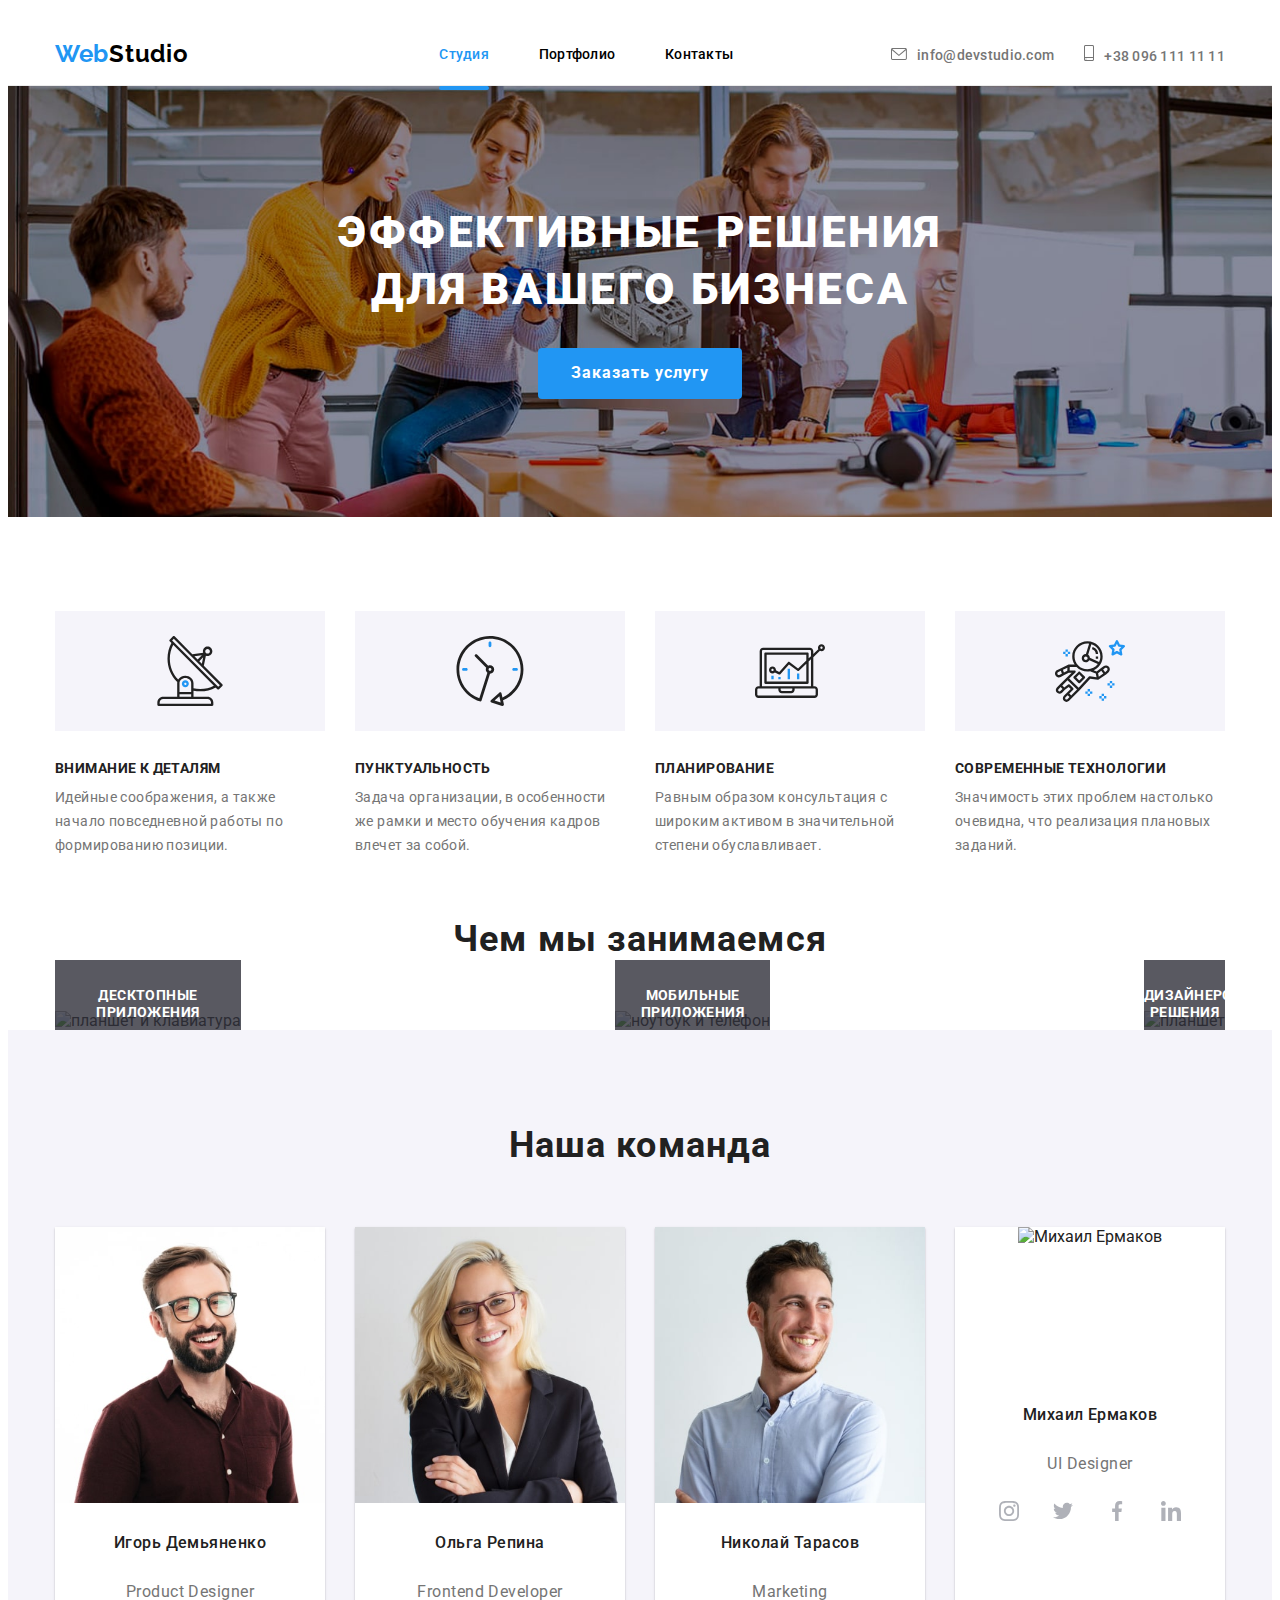
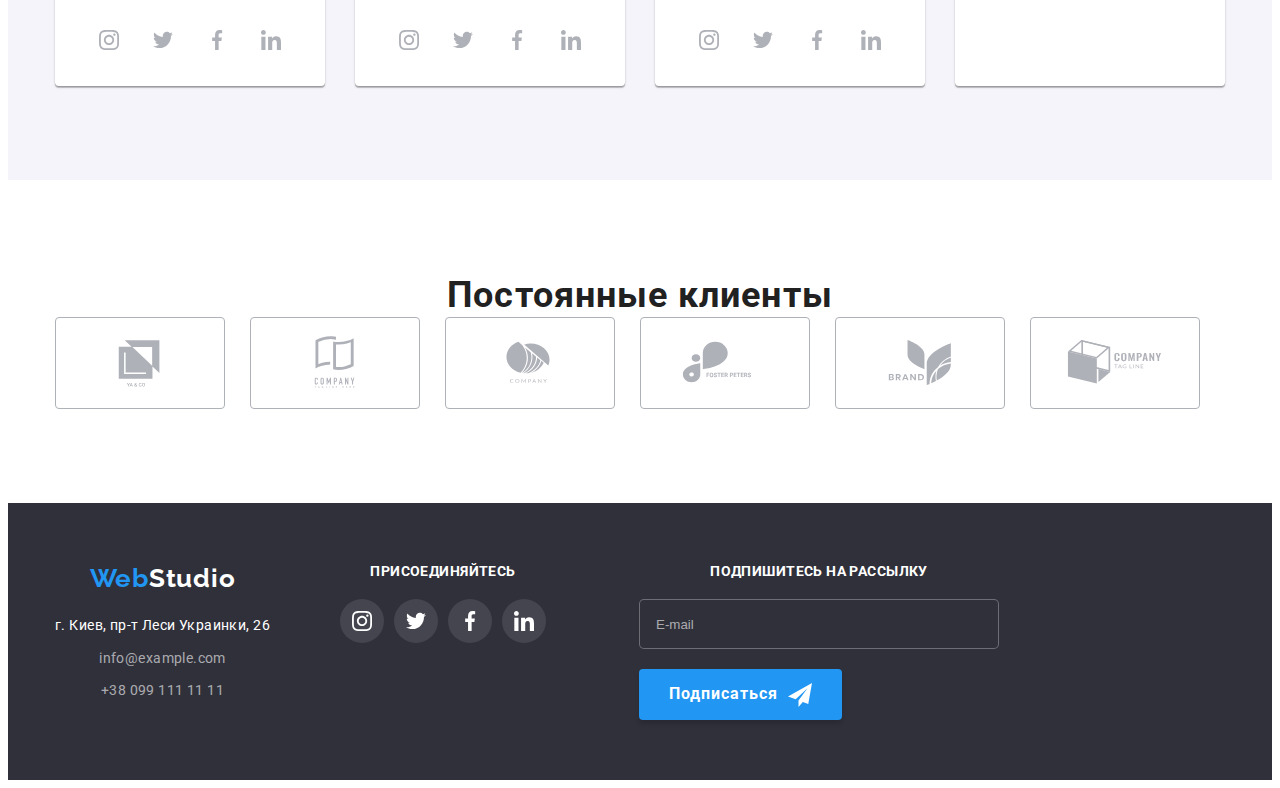
==== commit 5e35fee1: "футер2" ====
--- a/index.html
+++ b/index.html
@@ -505,60 +505,61 @@
         <!-- подвал -->
         <footer class="footer">
             <div class="footer-decoration container"> 
-                <div class="footer-decoration__block">
-                    <p class="footer__logo-title">
-                        <a class="footer__logo" href="">
-                            <span class="footer__logo-web">Web</span><span class="footer__logo-studio">Studio</span>
-                        </a>
-                    </p>
-                    <ul>
-                        <li class="footer__link">
-                            <a class="footer__link-adress" href="https://goo.gl/maps/W8m9kRHtbQjeznwJ9" target="_blank" rel="noopener noreferrer">
-                                г. Киев, пр-т Леси Украинки, 26</a>
-                        </li>
-                        <li class="footer__link">
-                            <a class="link-mail" href="mailto:info@example.com">info@example.com</a>
-                        </li>
-                        <li class="footer__link">
-                            <a class="link-tel" href="tel:+380991111111">+38 099 111 11 11</a>
-                        </li>
-                    </ul>
-                </div>
-
-                <div class="footer__join">
-                    <h3 class="footer__join_title">присоединяйтесь</h3>
-                    <ul class="footer__join-list">
-                        <li class="footer__join-item">
-                            <a class="footer__join-link">
-                                <svg class="icon-footer" width="20" heigth="20">
-                                    <use href="./images/icons.svg#icon-instagram"></use>
-                                </svg>
-                            </a>
-                        </li>
-                        <li class="footer__join-item">
-                            <a class="footer__join-link">
-                                <svg class="icon-footer" width=20px heigth=20px>
-                                    <use href="./images/icons.svg#icon-twitter"></use>
-                                </svg>
-                            </a>
-                        </li>
-                        <li class="footer__join-item">
-                            <a class="footer__join-link">
-                                <svg class="icon-footer" width=20px heigth=20px>
-                                    <use href="./images/icons.svg#icon-facebook"></use>
-                                </svg>
-                            </a>
-                        </li>
-                        <li class="footer__join-item">
-                            <a class="footer__join-link">
-                                <svg class="icon-footer" width=20px heigth=20px>
-                                    <use href="./images/icons.svg#icon-linkedin"></use>
-                                </svg>
-                            </a>
-                        </li>
-                    </ul>
-                </div>
-
+                <div class="footer__first">
+                    <div class="footer-decoration__block">
+                        <p class="footer__logo-title">
+                            <a class="footer__logo" href="">
+                                <span class="footer__logo-web">Web</span><span class="footer__logo-studio">Studio</span>
+                            </a>
+                        </p>
+                        <ul>
+                            <li class="footer__link">
+                                <a class="footer__link-adress" href="https://goo.gl/maps/W8m9kRHtbQjeznwJ9" target="_blank" rel="noopener noreferrer">
+                                    г. Киев, пр-т Леси Украинки, 26</a>
+                            </li>
+                            <li class="footer__link">
+                                <a class="link-mail" href="mailto:info@example.com">info@example.com</a>
+                            </li>
+                            <li class="footer__link">
+                                <a class="link-tel" href="tel:+380991111111">+38 099 111 11 11</a>
+                            </li>
+                        </ul>
+                    </div>
+
+                    <div class="footer__join">
+                        <h3 class="footer__join_title">присоединяйтесь</h3>
+                        <ul class="footer__join-list">
+                            <li class="footer__join-item">
+                                <a class="footer__join-link">
+                                    <svg class="icon-footer" width="20" heigth="20">
+                                        <use href="./images/icons.svg#icon-instagram"></use>
+                                    </svg>
+                                </a>
+                            </li>
+                            <li class="footer__join-item">
+                                <a class="footer__join-link">
+                                    <svg class="icon-footer" width=20px heigth=20px>
+                                        <use href="./images/icons.svg#icon-twitter"></use>
+                                    </svg>
+                                </a>
+                            </li>
+                            <li class="footer__join-item">
+                                <a class="footer__join-link">
+                                    <svg class="icon-footer" width=20px heigth=20px>
+                                        <use href="./images/icons.svg#icon-facebook"></use>
+                                    </svg>
+                                </a>
+                            </li>
+                            <li class="footer__join-item">
+                                <a class="footer__join-link">
+                                    <svg class="icon-footer" width=20px heigth=20px>
+                                        <use href="./images/icons.svg#icon-linkedin"></use>
+                                    </svg>
+                                </a>
+                            </li>
+                        </ul>
+                    </div>
+                </div>
                 <div class="footer-newsletter">
                     <h3 class="footer-newsletter__title">Подпишитесь на рассылку</h3>
                     <label for="footer-newsletter__input-text" 
--- a/css/main.min.css
+++ b/css/main.min.css
@@ -1,2 +1,2 @@
-:root{--brand-color: #212121;--link-navigator: #2196f3;--color-contact: #757575;--card-set-gap: 30px;--color-bg: #ffffff;--color-client: #afb1b8}p,h1,h2,h3,h4,h5,h5{margin:0}ul{margin:0;padding:0}button{cursor:pointer}img{display:block;max-width:100%;height:auto}.modal-close,.check-text span,.features-decoration___list-item,.command-link,.client__link{align-items:center;justify-content:center}html,portfolio{box-sizing:border-box}*,*::before,*::after{box-sizing:inherit}body{font-family:"Roboto", sans-serif;background-color:#ffffff;color:var(--brand-color)}body.modal-open{overflow:hidden}li{list-style:none;text-decoration:none}.visually-hidden{position:absolute;width:1px;height:1px;margin:-1px;border:0;padding:0;clip:rect(0 0 0 0);overflow:hidden}.backdrop{position:fixed;top:0;width:100vw;height:100vh;background-color:rgba(0,0,0,0.2);transition:opasity 500ms, visibility 500ms;overflow-y:scroll}.backdrop.is-hidden .modal{transform:scale(0.5)}.modal{width:530px;min-height:580px;background-color:#fff;border-radius:4px;box-shadow:0px 1px 3px rgba(0,0,0,0.12),0px 1px 1px rgba(0,0,0,0.14),0px 2px 1px rgba(0,0,0,0.2);position:absolute;top:50%;left:50%;transform:translate(-50%, -50%) scale(1);transition:transform 500ms cubic-bezier(0.4, 0, 0.2, 1)}.modal-close{width:30px;height:30px;background-color:transparent;border:1px solid rgba(0,0,0,0.1);box-sizing:border-box;border-radius:50%;display:flex;position:absolute;top:8px;right:8px;transition:fill 250ms cubic-bezier(0.4, 0, 0.2, 1)}.modal-close:hover,.modal-close:focus{fill:var(--link-navigator)}.close-icon{transition:fill 250ms cubic-bezier(0.4, 0, 0.2, 1)}.close-icon:hover,.close-icon:focus{fill:var(--link-navigator)}.is-hidden{opacity:0;pointer-events:none;visibility:hidden}.modal-title{font-weight:700;line-height:1.5;text-align:center;margin-bottom:12px;margin-top:40px;font-family:"Roboto", sans-serif;font-size:20px;letter-spacing:0.03em;color:var(--brand-color)}.form-field{margin-bottom:10px;margin-left:40px;margin-right:40px}.form-input{width:100%;height:40px;border:1px solid rgba(33,33,33,0.2);border-radius:4px;padding-left:40px;cursor:pointer;outline:none;transition:border 250ms cubic-bezier(0.4, 0, 0.2, 1)}.form-input:hover,.form-input:focus{border:1px solid var(--link-navigator)}.form-input::placeholder{font-size:12px;line-height:14px;letter-spacing:0.01em;color:rgba(117,117,117,0.5)}.input-wrap{position:relative}.input-wrap:hover,.input-wrap:focus{cursor:pointer;fill:var(--link-navigator)}.input-icon{position:absolute;left:12px;top:50%;transform:translateY(-50%);transition:fill 250ms cubic-bezier(0.4, 0, 0.2, 1)}.user-text,.user-mail,.user-tel,.user-name{font-family:"Roboto", sans-serif;font-size:12px;line-height:14px;letter-spacing:0.01em;color:var(--color-contact);display:block;margin-bottom:4px}.form-text{width:100%;height:120px;border:1px solid rgba(33,33,33,0.2);border-radius:5px;padding:12px 16px;resize:none;cursor:pointer;outline:none;font-family:"Roboto", sans-serif;font-weight:400;font-size:12px;line-height:14px;letter-spacing:0.01em;transition:border-color 250ms cubic-bezier(0.4, 0, 0.2, 1)}.form-text:hover,.form-text:focus{border:1px solid var(--link-navigator)}.check-text{display:flex;align-items:center;font-size:14px;line-height:calc(24 / 14);letter-spacing:0.03em;color:var(--color-contact)}.check-text span{width:16px;height:15px;border:2px solid var(--brand-color);border-radius:2px;margin-right:8px;margin-left:12px;display:flex}.icon-check{fill:transparent}.policy-check:checked+.check-text span{border:none;background-color:var(--link-navigator)}.right-check-text{font-size:14px;line-height:24px;letter-spacing:0.03em;text-decoration-line:underline;color:var(--link-navigator)}.button-form{color:#ffffff;background-color:var(--link-navigator);font-family:inherit;font-weight:700;font-size:16px;line-height:1.8;letter-spacing:0.06em;cursor:pointer;border-radius:4px;padding:10px 55px;border:1px solid transparent;margin-top:32px;text-align:center;align-items:center;transition:box-shadow 250ms cubic-bezier(0.4, 0, 0.2, 1)}.button-form{display:flex;margin-left:auto;margin-right:auto;justify-content:center}.button-form:hover,.button-form:focus{box-shadow:0px 4px 4px rgba(0,0,0,0.15)}.container{width:100%;padding-left:15px;padding-right:15px;margin:0 auto}@media screen and (min-width: 480px) and (max-width: 767px){.container{width:480px}}@media screen and (min-width: 768px) and (max-width: 1199px){.container{width:768px}}@media screen and (min-width: 1200px){.container{width:1200px}}.hero-solutions__button{color:#ffffff;background-color:var(--link-navigator);font-family:inherit;font-weight:700;font-size:16px;line-height:1.8;letter-spacing:0.06em;cursor:pointer;border-radius:4px;padding:10px 32px;min-width:200;border:1px solid transparent;margin-top:30px;text-align:center;transition:color 250ms cubic-bezier(0.4, 0, 0.2, 1),background-color 250ms cubic-bezier(0.4, 0, 0.2, 1)}.hero-solutions__button:hover,.hero-solutions__button:focus{background-color:#188ce8}.button-section{font-family:inherit;font-weight:500;font-size:16px;line-height:1.6;text-align:center;letter-spacing:0.03em;cursor:pointer;color:var(--brand-color);border-radius:4px;border:1px solid transparent;padding:6px 22px;transition:background-color 250ms cubic-bezier(0.4, 0, 0.2, 1),box-shadow 250ms cubic-bezier(0.4, 0, 0.2, 1),color 250ms cubic-bezier(0.4, 0, 0.2, 1)}.button-section:hover,.button-section:focus{color:#ffffff;background-color:#188ce8;box-shadow:0px 3px 1px rgba(0,0,0,0.1),0px 1px 2px rgba(0,0,0,0.08),0px 2px 2px rgba(0,0,0,0.12)}.gallery-decoration-button{display:flex;margin-left:auto;margin-right:auto;justify-content:center}.button-decoration{padding-right:8px}.button-decoration:last-child{padding-right:0;margin-right:0}.menu-button{display:block;padding:0;border:none;margin-left:auto;background-color:transparent}@media screen and (min-width: 768px){.menu-button{display:none}}.menu-button .icon-menu{display:none}.menu-button.is-open .icon-menu{display:block}.menu-button.is-open .icon-close24{display:none}.menu-button.is-open .icon-menu:hover,.menu-button.is-open .icon-menu:focus{fill:var(--link-navigator);transition:color 250ms cubic-bezier(0.4, 0, 0.2, 1)}.menu-button .icon-close24:hover,.menu-button .icon-close24:focus{fill:var(--link-navigator);transition:color 250ms cubic-bezier(0.4, 0, 0.2, 1)}.menu-container{background-color:#fff;padding:20px;text-align:center;font-size:20px}@media screen and (max-width: 767px){.menu-container{display:none;position:absolute;top:100%;left:0;width:100%;height:480px}.menu-container.is-open{display:block}}@media screen and (min-width: 768px){.menu-container{display:flex;justify-content:space-between;flex-grow:1}}.mob-menu{position:absolute;background-color:#fff;left:0;top:0;width:100vw;height:100vh;z-index:1;padding-left:40px;padding-top:40px;display:flex;flex-direction:column;justify-content:space-between}.mob-menu-list__item:not(:last-child){margin-bottom:32px;padding:0}.menu-container,.mob-menu-list__link{text-decoration:none;font-size:40px;font-weight:500;line-height:1.2;letter-spacing:0.02em;text-align:left;color:#212121}.mob-menu-list__icon-tel{font-size:34px;font-weight:500;line-height:1.1;letter-spacing:0.02em;color:var(--link-navigator);text-decoration:none}.mob-menu-list__icon-mail{display:block;text-decoration:none;font-size:24px;font-weight:500;line-height:1.2;letter-spacing:0.02em;color:#757575;margin-top:32px}.mob-menu-social__item{display:flex}.mob-menu-social__item:not(:last-child){padding-right:10px;border-right:1px solid rgba(33,33,33,0.2)}.mob-menu-social__item:not(:first-child){padding-left:10px}.mob-menu-social{display:flex;flex-wrap:wrap;justify-content:flex-start;margin-right:40px;margin-bottom:48px;margin-top:64px}.mob-menu-social_link{text-decoration:none;font-size:18px;font-weight:500;line-height:1.2;letter-spacing:0.02em;color:var(--link-navigator)}.сurrent_mob-menu{color:var(--link-navigator);position:relative}.page-header>.container__header,.site-nav,.site-contact{display:flex}.page-header{border-bottom:1px solid #ececec;position:relative}.container__header{margin-top:0;margin-bottom:0;padding-top:21px;padding-bottom:16px;align-items:center;background:var(--color-bg);justify-content:space-between}@media screen and (min-width: 1200px){.container__header{padding-top:32px}}@media screen and (max-width: 767px){.site-nav{display:none}}@media screen and (min-width: 768px){.site-nav{display:flex;width:294px;text-align:center;justify-content:space-between}}@media screen and (min-width: 1200px){.site-nav{margin-left:93px;width:294px;justify-content:space-between}}@media screen and (min-width: 767px){.menu-container,.mob-menu{display:none}}@media screen and (max-width: 767px){.site-contact{display:none}}@media screen and (min-width: 768px) and (max-width: 1199px){.site-contact{display:flex;flex-direction:column;margin-left:auto;align-items:flex-start}}@media screen and (min-width: 1200px){.site-contact{display:flex;margin-left:auto}}@media screen and (min-width: 1200px){.site-contact .site-contact__item+.site-contact__item{margin-left:30px;display:flex}}.site-nav,.site-nav__link,.header__logo{text-decoration:none;color:#000000;transition:color 250ms cubic-bezier(0.4, 0, 0.2, 1)}@media screen and (max-width: 767px){.page-header>.container__header.is-open,.header__logo.is-open{display:none}}@media screen and (max-width: 767px){.site-nav.is-open,.site-nav__link.is-open{display:block;font-size:40px}}.contact{text-decoration:none;font-weight:500;font-size:14px;line-height:1.1;letter-spacing:0.02em;color:var(--color-contact)}.contact:focus,.contact:hover{color:var(--link-navigator)}.site-nav,.site-nav__link:focus,.site-nav__link:hover{font-weight:500;font-size:14px;line-height:16px;letter-spacing:0.02em;color:var(--link-navigator)}.сurrent{color:var(--link-navigator);position:relative}.сurrent::after{content:"";width:100%;height:4px;border-radius:2px;position:absolute;background-color:var(--link-navigator);left:0;bottom:-28px}.site-contact__icon{color:var(--color-contact);transition:color 250ms cubic-bezier(0.4, 0, 0.2, 1)}.site-contact__icon:hover,.site-contact__icon:focus{color:var(--link-navigator)}.icon-mail,.icon-tel{margin-right:10px;fill:currentColor}.header__logo,.header__logo-web{font-family:"Raleway", sans-serif;font-style:normal;font-weight:700;font-size:24px;line-height:1.2;letter-spacing:0.03em}.header__logo{color:#000000}.header__logo-web{color:var(--link-navigator)}.hero-solutions{display:block;text-align:center;background:#2f303a;padding-top:118px;padding-bottom:118px;padding-left:60px;padding-right:60px;margin:0 auto;background-image:linear-gradient(to right, rgba(47,48,58,0.4), rgba(47,48,58,0.4)),url("../images/header_mobile_1x.jpg");background-repeat:no-repeat;background-position:center;background-size:cover;max-width:100%}@media (min-resolution: 2dppx){.hero-solutions{background-image:url("../images/header_mobile_2x.jpg")}}@media (max-width: 1199px){.hero-solutions{background-image:url("../images/header_tablet_1x.jpg")}}@media (min-resolution: 2dppx){.hero-solutions{background-image:url("../images/header_tablet_2x.jpg")}}@media (min-width: 1200px){.hero-solutions{background-image:url("../images/header_desktop_1x.jpg")}}@media (min-width: 1200px) and (min-resolution: 2dppx){.hero-solutions{background-image:url("../images/header_desktop_2x.jpg")}}.hero-solutions__title{font-family:"Roboto", sans-serif;font-style:normal;font-weight:900;letter-spacing:0.06em;text-transform:uppercase;color:var(--color-bg);text-align:center;margin:0 auto}@media (max-width: 1199px){.hero-solutions__title{font-size:26px;line-height:1.6;width:360px}}@media (min-width: 1200px){.hero-solutions__title{font-size:44px;line-height:1.3;width:696px}}.features-decoration{padding-top:60px;padding-bottom:60px}@media screen and (min-width: 1200px){.features-decoration{padding-top:94px}}.features-decoration__item{justify-content:space-between}@media screen and (min-width: 480px){.features-decoration__item{display:flex;flex-wrap:wrap}}@media screen and (min-width: 1200px){.features-decoration__item{display:flex;flex-wrap:nowrap}.features-decoration__item:last-child{margin-right:0}}.features-decoration___list-item{display:flex;height:120px;background-color:#f5f4fa;margin-top:30px;margin-bottom:30px}.features-decoration___list-item:first-child{margin-top:0}@media screen and (min-width: 1200px){.features-decoration___list-item{display:flex;flex-wrap:nowrap}}.features-decoration__list{margin-top:30px}.features-decoration__list:first-child{margin-top:0}@media screen and (min-width: 768px){.features-decoration__list{flex-wrap:wrap;flex-basis:calc(100% / 2 - 30px);margin-top:0}}@media screen and (min-width: 1200px){.features-decoration__list{flex-wrap:nowrap;margin-right:30px}.features-decoration__list:last-child{margin-right:0}}.features-decoration__title{font-weight:bold;font-size:14px;line-height:1.1;letter-spacing:0.03em;text-transform:uppercase}@media screen and (max-width: 480px){.features-decoration__title{text-align:center}}.features-decoration__text{font-size:14px;line-height:1.7;letter-spacing:0.03em;color:var(--color-contact);margin-top:10px}.doing-decoration{align-content:center}@media screen and (max-width: 1199px){.doing-decoration{display:none}}.doing-decoration__title{font-size:36px;font-weight:700;line-height:1.2;letter-spacing:.03em;text-align:center}.doing-section{display:flex;justify-content:space-between;margin-top:50px}.doing-section__box{position:relative}.doing-section__title{position:absolute;left:0;bottom:0;background-color:rgba(47,48,58,0.8);color:#fff;font-family:"Roboto", sans-serif;font-size:14px;font-weight:700;line-height:1.2;letter-spacing:.03em;text-align:center;text-transform:uppercase;justify-content:center;color:#ffffff;padding:27px 0 27px 0;width:100%;height:70px}.command-decoration-section{background-color:#f5f4fa;padding-top:60px;padding-bottom:60px}@media screen and (min-width: 1200px){.command-decoration-section{padding-top:94px;padding-bottom:94px}}.command-decoration .command-decoration__list{justify-content:center;text-align:center}@media screen and (min-width: 320px) and (max-width: 767px){.command-decoration .command-decoration__list{display:flex;flex-wrap:wrap;margin-left:-30px}}@media screen and (min-width: 768px){.command-decoration .command-decoration__list{display:flex;flex-wrap:wrap;flex-basis:calc(100% / 4 - 30px);margin-left:-30px}}@media screen and (min-width: 1200px){.command-decoration .command-decoration__list{display:flex;flex-basis:calc(100% / 4 - 30px)}}.command-decoration__title{margin-bottom:30px}.command-decoration__icon-list{display:flex;justify-content:center}.command-link{display:flex;width:44px;height:44px;background-color:#ffffff;border-radius:50%;color:var(--color-client);transition:color 250ms cubic-bezier(0.4, 0, 0.2, 1),background-color 250ms cubic-bezier(0.4, 0, 0.2, 1)}.command-link:hover,.command-link:focus{background-color:#2196f3;color:#ffffff}.command-link-icon{fill:currentColor}.command-decoration__link-item+.command-decoration__link-item{margin-left:10px}.command-decoration__item{box-shadow:0px 1px 3px rgba(0,0,0,0.12),0px 1px 1px rgba(0,0,0,0.14),0px 2px 1px rgba(0,0,0,0.2);border-radius:0px 0px 4px 4px;background-color:var(--color-bg);justify-content:center}@media screen and (max-width: 479px){.command-decoration__item{display:block;margin-top:30px}}@media screen and (min-width: 480px){.command-decoration__item{display:flex;flex-wrap:wrap;flex-basis:calc(100% / 2 - 30px);margin-left:30px;margin-top:30px}}@media screen and (min-width: 768px) and (max-width: 1199px){.command-decoration__item{display:flex;flex-wrap:wrap;flex-basis:calc(100% / 2 - 30px);margin-left:30px;margin-top:30px}}@media screen and (min-width: 1200px){.command-decoration__item{flex-basis:calc(100% / 4 - 30px)}.command-decoration__item:last-child{margin-right:0}}.command-decoration__name{margin-bottom:10px}@media screen and (max-width: 1199px){.command-decoration__name{margin-top:var(--card-set-gap)}}@media screen and (min-width: 1200px){.command-decoration__name{margin-top:var(--card-set-gap);margin-bottom:var(--card-set-gap);font-size:16px;font-weight:500;line-height:1.2;letter-spacing:.03em;text-align:center}}.command-decoration__post{font-size:16px;line-height:1.2;text-align:center;letter-spacing:0.03em;color:var(--color-contact);margin-top:10px;margin-bottom:16px}.command-decoration__title{text-align:center;font-size:28px;font-weight:700;line-height:1.2;letter-spacing:.03em}@media screen and (min-width: 1200px){.command-decoration__title{font-size:36px;font-weight:700;line-height:1.2;letter-spacing:.03em}}.command-decoration__item-name{padding-bottom:24px}.section-clients{padding-top:60px;padding-bottom:60px}@media screen and (min-width: 1200px){.section-clients{padding-top:94px;padding-bottom:94px}}.clients__list,.clients__item{margin-top:30px;display:flex;flex-wrap:wrap}@media screen and (max-width: 767px){.clients__list,.clients__item{flex-basis:calc(100% / 2 - 30px);justify-content:center;margin:0 auto;margin-top:30px}}@media screen and (min-width: 768px) and (max-width: 1199px){.clients__list,.clients__item{display:flex;flex-wrap:wrap;flex-basis:calc(100% / 3 - 30px);justify-content:space-between}.clients__list:last-child,.clients__item:last-child{margin-right:0}}@media screen and (min-width: 1200px){.clients__list,.clients__item{flex-wrap:nowrap;display:flex;justify-content:space-between;flex-basis:calc(100% / 4 - 30px)}.clients__list:last-child,.clients__item:last-child{margin-right:0}}.clients__title{font-size:28px;font-weight:700;line-height:1.2;letter-spacing:.03em;text-align:center}@media screen and (min-width: 1200px){.clients__title{font-size:36px;font-weight:700;line-height:1.2;letter-spacing:.03em}}.client__link{display:flex;height:92px;border-width:1px;border-style:solid;border-radius:4px;color:var(--color-client);fill:var(--color-client);transition:color 250ms cubic-bezier(0.4, 0, 0.2, 1),fill 250ms cubic-bezier(0.4, 0, 0.2, 1)}.client__link:hover,.client__link:focus{fill:var(--link-navigator);color:var(--link-navigator)}@media screen and (max-width: 767px){.client__link{width:210px}}@media screen and (min-width: 768px) and (max-width: 1199px){.client__link{width:226px}}@media screen and (min-width: 1200px){.client__link{width:170px}}.gallery-decoration{padding-top:94px;padding-bottom:94px}.gallery-decoration-list{display:flex;flex-wrap:wrap;margin-top:50px;margin-bottom:calc(-1 * var(--card-set-gap));margin-right:calc(-1 * var(--card-set-gap))}.gallery-section{flex-basis:calc(100% / 3 - var(--card-set-gap));margin-right:var(--card-set-gap);margin-bottom:var(--card-set-gap);background:#ffffff;border:1px solid #eeeeee;box-sizing:border-box;transition:color 250ms cubic-bezier(0.4, 0, 0.2, 1),box-shadow 250ms cubic-bezier(0.4, 0, 0.2, 1)}.gallery-section:hover,.gallery-section:focus{box-shadow:0px 1px 1px rgba(0,0,0,0.12),0px 4px 4px rgba(0,0,0,0.06),1px 4px 6px rgba(0,0,0,0.16);cursor:pointer}.gallery-section:hover .ovarlay-text{transform:translateY(0)}.gallery-section-name{padding-top:20px;padding-bottom:20px;padding-left:24px}.gallery-item-wrap{position:relative;overflow:hidden}.gallery-title{font-weight:700;font-size:18px;line-height:2;letter-spacing:0.06em;color:var(--brand-color)}.gallery-text{font-size:16px;line-height:1.9;letter-spacing:0.03em;color:var(--color-contact)}.ovarlay-text{position:absolute;font-family:"Roboto", sans-serif;font-size:18px;line-height:28px;letter-spacing:0.03em;font-weight:400;background-color:rgba(33,150,243,0.9);color:var(--color-bg);width:100%;height:100%;left:0;top:0;padding:63px 24px;transform:translateY(100%);transition:transform 250ms cubic-bezier(0.4, 0, 0.2, 1),background-color 250ms cubic-bezier(0.4, 0, 0.2, 1)}.footer{padding-top:60px;padding-bottom:60px;background:#2f303a;margin:0 auto}.footer__join_title,.footer-newsletter__title{font-family:"Roboto", sans-serif;font-style:normal;font-weight:bold;font-size:14px;line-height:1.2;letter-spacing:0.03em;text-transform:uppercase;color:var(--color-bg);margin-bottom:20px}@media screen and (max-width: 1199px){.footer-decoration{display:flex}}@media screen and (min-width: 1200px){.footer-decoration{display:flex}}.footer-decoration__block{text-align:center}.footer__join{margin-left:70px}.footer__join-list{display:flex}.icon-footer{fill:var(--color-bg)}.footer__join-link{display:flex;width:44px;height:44px;justify-content:center}.footer__join-item{background-color:rgba(255,255,255,0.1);color:var(--color-bg);border-radius:50%;transition:background-color 250ms cubic-bezier(0.4, 0, 0.2, 1)}.footer__join-item:hover,.footer__join-item:focus{background-color:var(--link-navigator);cursor:pointer}.footer__join-item+.footer__join-item{margin-left:10px}.footer__logo{display:inline-block;font-family:"Raleway", sans-serif;font-style:normal;font-weight:bold;font-size:26px;line-height:1.2;letter-spacing:0.03em;text-decoration:none}.footer__logo-title{margin-bottom:20px}.footer__logo-web{color:var(--link-navigator)}.footer__logo-studio{color:#ffffff}.footer__link-adress{text-decoration:none;font-style:normal;font-size:14px;line-height:1.7;letter-spacing:0.03em;color:#ffffff}.link-mail,.link-tel{text-decoration:none;font-style:normal;font-size:14px;line-height:1.7;letter-spacing:0.03em;color:rgba(255,255,255,0.6);transition:color 250ms cubic-bezier(0.4, 0, 0.2, 1)}.link-mail:hover,.link-mail:focus,.link-tel:hover,.link-tel:focus{color:#ffffff}.footer__link:not(:last-child){margin-bottom:9px}.footer-newsletter{margin-left:93px}.footer-newsletter__wrap{display:flex}.button-form-newsletter{display:flex;color:#ffffff;background-color:var(--link-navigator);font-family:inherit;font-weight:700;font-size:16px;line-height:1.8;letter-spacing:0.06em;cursor:pointer;border-radius:4px;padding:10px 29px;border:1px solid transparent;margin-left:12px;box-shadow:0px 4px 4px rgba(0,0,0,0.15);border-radius:4px;align-items:center}.form-input-newsletter{width:360px;height:50px;border:1px solid rgba(255,255,255,0.3);border-radius:5px;padding-left:16px;background-color:#2f303a;cursor:pointer;outline:none;color:rgba(255,255,255,0.6)}.form-input-newsletter::placeholder{color:rgba(255,255,255,0.6)}.icon-newsletter{display:block;width:24px;height:24px;margin-left:10px;align-items:center}
+:root{--brand-color: #212121;--link-navigator: #2196f3;--color-contact: #757575;--card-set-gap: 30px;--color-bg: #ffffff;--color-client: #afb1b8}p,h1,h2,h3,h4,h5,h5{margin:0}ul{margin:0;padding:0}button{cursor:pointer}img{display:block;max-width:100%;height:auto}.modal-close,.check-text span,.features-decoration___list-item,.command-link,.client__link{align-items:center;justify-content:center}html,portfolio{box-sizing:border-box}*,*::before,*::after{box-sizing:inherit}body{font-family:"Roboto", sans-serif;background-color:#ffffff;color:var(--brand-color)}body.modal-open{overflow:hidden}li{list-style:none;text-decoration:none}.visually-hidden{position:absolute;width:1px;height:1px;margin:-1px;border:0;padding:0;clip:rect(0 0 0 0);overflow:hidden}.backdrop{position:fixed;top:0;width:100vw;height:100vh;background-color:rgba(0,0,0,0.2);transition:opasity 500ms, visibility 500ms;overflow-y:scroll}.backdrop.is-hidden .modal{transform:scale(0.5)}.modal{width:530px;min-height:580px;background-color:#fff;border-radius:4px;box-shadow:0px 1px 3px rgba(0,0,0,0.12),0px 1px 1px rgba(0,0,0,0.14),0px 2px 1px rgba(0,0,0,0.2);position:absolute;top:50%;left:50%;transform:translate(-50%, -50%) scale(1);transition:transform 500ms cubic-bezier(0.4, 0, 0.2, 1)}.modal-close{width:30px;height:30px;background-color:transparent;border:1px solid rgba(0,0,0,0.1);box-sizing:border-box;border-radius:50%;display:flex;position:absolute;top:8px;right:8px;transition:fill 250ms cubic-bezier(0.4, 0, 0.2, 1)}.modal-close:hover,.modal-close:focus{fill:var(--link-navigator)}.close-icon{transition:fill 250ms cubic-bezier(0.4, 0, 0.2, 1)}.close-icon:hover,.close-icon:focus{fill:var(--link-navigator)}.is-hidden{opacity:0;pointer-events:none;visibility:hidden}.modal-title{font-weight:700;line-height:1.5;text-align:center;margin-bottom:12px;margin-top:40px;font-family:"Roboto", sans-serif;font-size:20px;letter-spacing:0.03em;color:var(--brand-color)}.form-field{margin-bottom:10px;margin-left:40px;margin-right:40px}.form-input{width:100%;height:40px;border:1px solid rgba(33,33,33,0.2);border-radius:4px;padding-left:40px;cursor:pointer;outline:none;transition:border 250ms cubic-bezier(0.4, 0, 0.2, 1)}.form-input:hover,.form-input:focus{border:1px solid var(--link-navigator)}.form-input::placeholder{font-size:12px;line-height:14px;letter-spacing:0.01em;color:rgba(117,117,117,0.5)}.input-wrap{position:relative}.input-wrap:hover,.input-wrap:focus{cursor:pointer;fill:var(--link-navigator)}.input-icon{position:absolute;left:12px;top:50%;transform:translateY(-50%);transition:fill 250ms cubic-bezier(0.4, 0, 0.2, 1)}.user-text,.user-mail,.user-tel,.user-name{font-family:"Roboto", sans-serif;font-size:12px;line-height:14px;letter-spacing:0.01em;color:var(--color-contact);display:block;margin-bottom:4px}.form-text{width:100%;height:120px;border:1px solid rgba(33,33,33,0.2);border-radius:5px;padding:12px 16px;resize:none;cursor:pointer;outline:none;font-family:"Roboto", sans-serif;font-weight:400;font-size:12px;line-height:14px;letter-spacing:0.01em;transition:border-color 250ms cubic-bezier(0.4, 0, 0.2, 1)}.form-text:hover,.form-text:focus{border:1px solid var(--link-navigator)}.check-text{display:flex;align-items:center;font-size:14px;line-height:calc(24 / 14);letter-spacing:0.03em;color:var(--color-contact)}.check-text span{width:16px;height:15px;border:2px solid var(--brand-color);border-radius:2px;margin-right:8px;margin-left:12px;display:flex}.icon-check{fill:transparent}.policy-check:checked+.check-text span{border:none;background-color:var(--link-navigator)}.right-check-text{font-size:14px;line-height:24px;letter-spacing:0.03em;text-decoration-line:underline;color:var(--link-navigator)}.button-form{color:#ffffff;background-color:var(--link-navigator);font-family:inherit;font-weight:700;font-size:16px;line-height:1.8;letter-spacing:0.06em;cursor:pointer;border-radius:4px;padding:10px 55px;border:1px solid transparent;margin-top:32px;text-align:center;align-items:center;transition:box-shadow 250ms cubic-bezier(0.4, 0, 0.2, 1)}.button-form{display:flex;margin-left:auto;margin-right:auto;justify-content:center}.button-form:hover,.button-form:focus{box-shadow:0px 4px 4px rgba(0,0,0,0.15)}.container{width:100%;padding-left:15px;padding-right:15px;margin:0 auto}@media screen and (min-width: 480px) and (max-width: 767px){.container{width:480px}}@media screen and (min-width: 768px) and (max-width: 1199px){.container{width:768px}}@media screen and (min-width: 1200px){.container{width:1200px}}.hero-solutions__button{color:#ffffff;background-color:var(--link-navigator);font-family:inherit;font-weight:700;font-size:16px;line-height:1.8;letter-spacing:0.06em;cursor:pointer;border-radius:4px;padding:10px 32px;min-width:200;border:1px solid transparent;margin-top:30px;text-align:center;transition:color 250ms cubic-bezier(0.4, 0, 0.2, 1),background-color 250ms cubic-bezier(0.4, 0, 0.2, 1)}.hero-solutions__button:hover,.hero-solutions__button:focus{background-color:#188ce8}.button-section{font-family:inherit;font-weight:500;font-size:16px;line-height:1.6;text-align:center;letter-spacing:0.03em;cursor:pointer;color:var(--brand-color);border-radius:4px;border:1px solid transparent;padding:6px 22px;transition:background-color 250ms cubic-bezier(0.4, 0, 0.2, 1),box-shadow 250ms cubic-bezier(0.4, 0, 0.2, 1),color 250ms cubic-bezier(0.4, 0, 0.2, 1)}.button-section:hover,.button-section:focus{color:#ffffff;background-color:#188ce8;box-shadow:0px 3px 1px rgba(0,0,0,0.1),0px 1px 2px rgba(0,0,0,0.08),0px 2px 2px rgba(0,0,0,0.12)}.gallery-decoration-button{display:flex;margin-left:auto;margin-right:auto;justify-content:center}.button-decoration{padding-right:8px}.button-decoration:last-child{padding-right:0;margin-right:0}.menu-button{display:block;padding:0;border:none;margin-left:auto;background-color:transparent}@media screen and (min-width: 768px){.menu-button{display:none}}.menu-button .icon-menu{display:none}.menu-button.is-open .icon-menu{display:block}.menu-button.is-open .icon-close24{display:none}.menu-button.is-open .icon-menu:hover,.menu-button.is-open .icon-menu:focus{fill:var(--link-navigator);transition:color 250ms cubic-bezier(0.4, 0, 0.2, 1)}.menu-button .icon-close24:hover,.menu-button .icon-close24:focus{fill:var(--link-navigator);transition:color 250ms cubic-bezier(0.4, 0, 0.2, 1)}.menu-container{background-color:#fff;padding:20px;text-align:center;font-size:20px}@media screen and (max-width: 767px){.menu-container{display:none;position:absolute;top:100%;left:0;width:100%;height:480px}.menu-container.is-open{display:block}}@media screen and (min-width: 768px){.menu-container{display:flex;justify-content:space-between;flex-grow:1}}.mob-menu{position:absolute;background-color:#fff;left:0;top:0;width:100vw;height:100vh;z-index:1;padding-left:40px;padding-top:40px;display:flex;flex-direction:column;justify-content:space-between}.mob-menu-list__item:not(:last-child){margin-bottom:32px;padding:0}.menu-container,.mob-menu-list__link{text-decoration:none;font-size:40px;font-weight:500;line-height:1.2;letter-spacing:0.02em;text-align:left;color:#212121}.mob-menu-list__icon-tel{font-size:34px;font-weight:500;line-height:1.1;letter-spacing:0.02em;color:var(--link-navigator);text-decoration:none}.mob-menu-list__icon-mail{display:block;text-decoration:none;font-size:24px;font-weight:500;line-height:1.2;letter-spacing:0.02em;color:#757575;margin-top:32px}.mob-menu-social__item{display:flex}.mob-menu-social__item:not(:last-child){padding-right:10px;border-right:1px solid rgba(33,33,33,0.2)}.mob-menu-social__item:not(:first-child){padding-left:10px}.mob-menu-social{display:flex;flex-wrap:wrap;justify-content:flex-start;margin-right:40px;margin-bottom:48px;margin-top:64px}.mob-menu-social_link{text-decoration:none;font-size:18px;font-weight:500;line-height:1.2;letter-spacing:0.02em;color:var(--link-navigator)}.сurrent_mob-menu{color:var(--link-navigator);position:relative}.page-header>.container__header,.site-nav,.site-contact{display:flex}.page-header{border-bottom:1px solid #ececec;position:relative}.container__header{margin-top:0;margin-bottom:0;padding-top:21px;padding-bottom:16px;align-items:center;background:var(--color-bg);justify-content:space-between}@media screen and (min-width: 1200px){.container__header{padding-top:32px}}@media screen and (max-width: 767px){.site-nav{display:none}}@media screen and (min-width: 768px){.site-nav{display:flex;width:294px;text-align:center;justify-content:space-between}}@media screen and (min-width: 1200px){.site-nav{margin-left:93px;width:294px;justify-content:space-between}}@media screen and (min-width: 767px){.menu-container,.mob-menu{display:none}}@media screen and (max-width: 767px){.site-contact{display:none}}@media screen and (min-width: 768px) and (max-width: 1199px){.site-contact{display:flex;flex-direction:column;margin-left:auto;align-items:flex-start}}@media screen and (min-width: 1200px){.site-contact{display:flex;margin-left:auto}}@media screen and (min-width: 1200px){.site-contact .site-contact__item+.site-contact__item{margin-left:30px;display:flex}}.site-nav,.site-nav__link,.header__logo{text-decoration:none;color:#000000;transition:color 250ms cubic-bezier(0.4, 0, 0.2, 1)}@media screen and (max-width: 767px){.page-header>.container__header.is-open,.header__logo.is-open{display:none}}@media screen and (max-width: 767px){.site-nav.is-open,.site-nav__link.is-open{display:block;font-size:40px}}.contact{text-decoration:none;font-weight:500;font-size:14px;line-height:1.1;letter-spacing:0.02em;color:var(--color-contact)}.contact:focus,.contact:hover{color:var(--link-navigator)}.site-nav,.site-nav__link:focus,.site-nav__link:hover{font-weight:500;font-size:14px;line-height:16px;letter-spacing:0.02em;color:var(--link-navigator)}.сurrent{color:var(--link-navigator);position:relative}.сurrent::after{content:"";width:100%;height:4px;border-radius:2px;position:absolute;background-color:var(--link-navigator);left:0;bottom:-28px}.site-contact__icon{color:var(--color-contact);transition:color 250ms cubic-bezier(0.4, 0, 0.2, 1)}.site-contact__icon:hover,.site-contact__icon:focus{color:var(--link-navigator)}.icon-mail,.icon-tel{margin-right:10px;fill:currentColor}.header__logo,.header__logo-web{font-family:"Raleway", sans-serif;font-style:normal;font-weight:700;font-size:24px;line-height:1.2;letter-spacing:0.03em}.header__logo{color:#000000}.header__logo-web{color:var(--link-navigator)}.hero-solutions{display:block;text-align:center;background:#2f303a;padding-top:118px;padding-bottom:118px;margin:0 auto;background-image:linear-gradient(to right, rgba(47,48,58,0.4), rgba(47,48,58,0.4)),url("../images/header_mobile_1x.jpg");background-repeat:no-repeat;background-position:center;background-size:cover;max-width:100%}@media (min-resolution: 2dppx){.hero-solutions{background-image:url("../images/header_mobile_2x.jpg");max-width:100%;margin:0 auto}}@media (max-width: 1199px){.hero-solutions{background-image:url("../images/header_tablet_1x.jpg");margin:0 auto}}@media (min-resolution: 2dppx){.hero-solutions{background-image:url("../images/header_tablet_2x.jpg");margin:0 auto}}@media (min-width: 1200px){.hero-solutions{background-image:url("../images/header_desktop_1x.jpg");margin:0 auto;padding-left:60px;padding-right:60px}}@media (min-width: 1200px) and (min-resolution: 2dppx){.hero-solutions{background-image:url("../images/header_desktop_2x.jpg");margin:0 auto;padding-left:60px;padding-right:60px}}.hero-solutions__title{font-family:"Roboto", sans-serif;font-style:normal;font-weight:900;letter-spacing:0.06em;text-transform:uppercase;color:var(--color-bg);text-align:center;margin:0 auto}@media (min-width: 480px) and (max-width: 1199px){.hero-solutions__title{font-size:24px;width:360px;margin:0 auto}}@media (min-width: 1200px){.hero-solutions__title{font-size:44px;line-height:1.3;width:696px;margin:0 auto}}.features-decoration{padding-top:60px;padding-bottom:60px}@media screen and (min-width: 1200px){.features-decoration{padding-top:94px}}.features-decoration__item{justify-content:space-between}@media screen and (min-width: 480px){.features-decoration__item{display:flex;flex-wrap:wrap}}@media screen and (min-width: 1200px){.features-decoration__item{display:flex;flex-wrap:nowrap}.features-decoration__item:last-child{margin-right:0}}.features-decoration___list-item{display:flex;height:120px;background-color:#f5f4fa;margin-top:30px;margin-bottom:30px}.features-decoration___list-item:first-child{margin-top:0}@media screen and (min-width: 1200px){.features-decoration___list-item{display:flex;flex-wrap:nowrap}}.features-decoration__list{margin-top:30px}.features-decoration__list:first-child{margin-top:0}@media screen and (min-width: 768px){.features-decoration__list{flex-wrap:wrap;flex-basis:calc(100% / 2 - 30px);margin-top:0}}@media screen and (min-width: 1200px){.features-decoration__list{flex-wrap:nowrap;margin-right:30px}.features-decoration__list:last-child{margin-right:0}}.features-decoration__title{font-weight:bold;font-size:14px;line-height:1.1;letter-spacing:0.03em;text-transform:uppercase}@media screen and (max-width: 480px){.features-decoration__title{text-align:center}}.features-decoration__text{font-size:14px;line-height:1.7;letter-spacing:0.03em;color:var(--color-contact);margin-top:10px}.doing-decoration{align-content:center}@media screen and (max-width: 1199px){.doing-decoration{display:none}}.doing-decoration__title{font-size:36px;font-weight:700;line-height:1.2;letter-spacing:.03em;text-align:center}.doing-section{display:flex;justify-content:space-between;margin-top:50px}.doing-section__box{position:relative}.doing-section__title{position:absolute;left:0;bottom:0;background-color:rgba(47,48,58,0.8);color:#fff;font-family:"Roboto", sans-serif;font-size:14px;font-weight:700;line-height:1.2;letter-spacing:.03em;text-align:center;text-transform:uppercase;justify-content:center;color:#ffffff;padding:27px 0 27px 0;width:100%;height:70px}.command-decoration-section{background-color:#f5f4fa;padding-top:60px;padding-bottom:60px}@media screen and (min-width: 1200px){.command-decoration-section{padding-top:94px;padding-bottom:94px}}.command-decoration .command-decoration__list{justify-content:center;text-align:center}@media screen and (min-width: 320px) and (max-width: 767px){.command-decoration .command-decoration__list{display:flex;flex-wrap:wrap;margin-left:-30px}}@media screen and (min-width: 768px){.command-decoration .command-decoration__list{display:flex;flex-wrap:wrap;flex-basis:calc(100% / 4 - 30px);margin-left:-30px}}@media screen and (min-width: 1200px){.command-decoration .command-decoration__list{display:flex;flex-basis:calc(100% / 4 - 30px)}}.command-decoration__title{margin-bottom:30px}.command-decoration__icon-list{display:flex;justify-content:center}.command-link{display:flex;width:44px;height:44px;background-color:#ffffff;border-radius:50%;color:var(--color-client);transition:color 250ms cubic-bezier(0.4, 0, 0.2, 1),background-color 250ms cubic-bezier(0.4, 0, 0.2, 1)}.command-link:hover,.command-link:focus{background-color:#2196f3;color:#ffffff}.command-link-icon{fill:currentColor}.command-decoration__link-item+.command-decoration__link-item{margin-left:10px}.command-decoration__item{box-shadow:0px 1px 3px rgba(0,0,0,0.12),0px 1px 1px rgba(0,0,0,0.14),0px 2px 1px rgba(0,0,0,0.2);border-radius:0px 0px 4px 4px;background-color:var(--color-bg);justify-content:center}@media screen and (max-width: 479px){.command-decoration__item{display:block;margin-top:30px}}@media screen and (min-width: 480px){.command-decoration__item{display:flex;flex-wrap:wrap;flex-basis:calc(100% / 2 - 30px);margin-left:30px;margin-top:30px}}@media screen and (min-width: 768px) and (max-width: 1199px){.command-decoration__item{display:flex;flex-wrap:wrap;flex-basis:calc(100% / 2 - 30px);margin-left:30px;margin-top:30px}}@media screen and (min-width: 1200px){.command-decoration__item{flex-basis:calc(100% / 4 - 30px)}.command-decoration__item:last-child{margin-right:0}}.command-decoration__name{margin-bottom:10px}@media screen and (max-width: 1199px){.command-decoration__name{margin-top:var(--card-set-gap)}}@media screen and (min-width: 1200px){.command-decoration__name{margin-top:var(--card-set-gap);margin-bottom:var(--card-set-gap);font-size:16px;font-weight:500;line-height:1.2;letter-spacing:.03em;text-align:center}}.command-decoration__post{font-size:16px;line-height:1.2;text-align:center;letter-spacing:0.03em;color:var(--color-contact);margin-top:10px;margin-bottom:16px}.command-decoration__title{text-align:center;font-size:28px;font-weight:700;line-height:1.2;letter-spacing:.03em}@media screen and (min-width: 1200px){.command-decoration__title{font-size:36px;font-weight:700;line-height:1.2;letter-spacing:.03em}}.command-decoration__item-name{padding-bottom:24px}.section-clients{padding-top:60px;padding-bottom:60px}@media screen and (min-width: 1200px){.section-clients{padding-top:94px;padding-bottom:94px}}@media screen and (max-width: 767px){.clients__list,.clients__item{display:flex;flex-wrap:wrap;flex-basis:calc(100% / 2 - 30px);margin-top:30px;justify-content:space-between}.clients__list:last-child,.clients__item:last-child{margin-right:0}}@media screen and (min-width: 768px) and (max-width: 1199px){.clients__list,.clients__item{display:flex;flex-wrap:wrap;flex-basis:calc(100% / 3 - 30px);margin-top:30px;justify-content:space-between}.clients__list:last-child,.clients__item:last-child{margin-right:0}}@media screen and (min-width: 1200px){.clients__list,.clients__item{flex-wrap:nowrap;display:flex;justify-content:space-between;flex-basis:calc(100% / 4 - 30px)}.clients__list:last-child,.clients__item:last-child{margin-right:0}}.clients__title{font-size:28px;font-weight:700;line-height:1.2;letter-spacing:.03em;text-align:center}@media screen and (min-width: 1200px){.clients__title{font-size:36px;font-weight:700;line-height:1.2;letter-spacing:.03em}}.client__link{display:flex;height:92px;border-width:1px;border-style:solid;border-radius:4px;color:var(--color-client);fill:var(--color-client);transition:color 250ms cubic-bezier(0.4, 0, 0.2, 1),fill 250ms cubic-bezier(0.4, 0, 0.2, 1)}.client__link:hover,.client__link:focus{fill:var(--link-navigator);color:var(--link-navigator)}@media screen and (max-width: 767px){.client__link{width:210px}}@media screen and (min-width: 768px) and (max-width: 1199px){.client__link{width:226px}}@media screen and (min-width: 1200px){.client__link{width:170px}}.gallery-decoration{padding-top:94px;padding-bottom:94px}.gallery-decoration-list{display:flex;flex-wrap:wrap;margin-top:50px;margin-bottom:calc(-1 * var(--card-set-gap));margin-right:calc(-1 * var(--card-set-gap))}.gallery-section{flex-basis:calc(100% / 3 - var(--card-set-gap));margin-right:var(--card-set-gap);margin-bottom:var(--card-set-gap);background:#ffffff;border:1px solid #eeeeee;box-sizing:border-box;transition:color 250ms cubic-bezier(0.4, 0, 0.2, 1),box-shadow 250ms cubic-bezier(0.4, 0, 0.2, 1)}.gallery-section:hover,.gallery-section:focus{box-shadow:0px 1px 1px rgba(0,0,0,0.12),0px 4px 4px rgba(0,0,0,0.06),1px 4px 6px rgba(0,0,0,0.16);cursor:pointer}.gallery-section:hover .ovarlay-text{transform:translateY(0)}.gallery-section-name{padding-top:20px;padding-bottom:20px;padding-left:24px}.gallery-item-wrap{position:relative;overflow:hidden}.gallery-title{font-weight:700;font-size:18px;line-height:2;letter-spacing:0.06em;color:var(--brand-color)}.gallery-text{font-size:16px;line-height:1.9;letter-spacing:0.03em;color:var(--color-contact)}.ovarlay-text{position:absolute;font-family:"Roboto", sans-serif;font-size:18px;line-height:28px;letter-spacing:0.03em;font-weight:400;background-color:rgba(33,150,243,0.9);color:var(--color-bg);width:100%;height:100%;left:0;top:0;padding:63px 24px;transform:translateY(100%);transition:transform 250ms cubic-bezier(0.4, 0, 0.2, 1),background-color 250ms cubic-bezier(0.4, 0, 0.2, 1)}@media screen and (min-width: 320px) and (max-width: 1199px){.footer{padding-top:60px;padding-bottom:60px;background:#2f303a;margin:0 auto}}@media screen and (min-width: 1200px){.footer{padding-top:0;padding-bottom:60px;background:#2f303a;margin:0 auto}}.footer__join_title,.footer-newsletter__title{font-family:"Roboto", sans-serif;font-style:normal;font-weight:bold;font-size:14px;line-height:1.2;letter-spacing:0.03em;text-transform:uppercase;color:var(--color-bg);margin-bottom:20px}@media screen and (min-width: 1200px){.footer-decoration{display:flex;padding-top:60px}}@media screen and (min-width: 768px) and (max-width: 1199px){.footer__first{display:flex;justify-content:space-between;text-align:center;padding-left:80px;padding-right:80px}}@media screen and (min-width: 1200px){.footer__first{display:flex;justify-content:center;text-align:center;margin-top:0}}@media screen and (max-width: 767px){.footer__join{justify-content:center;margin-left:0;margin-top:60px;margin-bottom:60px;text-align:center}}@media screen and (min-width: 768px){.footer__join{justify-content:center;margin-left:0;text-align:center;justify-content:space-between}}@media screen and (min-width: 1200px){.footer__join{margin-left:70px;justify-content:center;text-align:center}}@media screen and (max-width: 767px){.footer__join-list{display:flex;justify-content:center}}@media screen and (min-width: 768px){.footer__join-list{display:flex;justify-content:center}}@media screen and (min-width: 1200px){.footer__join-list{display:flex}}.icon-footer{fill:var(--color-bg)}.footer__join-link{display:flex;width:44px;height:44px;justify-content:center}.footer__join-item{background-color:rgba(255,255,255,0.1);color:var(--color-bg);border-radius:50%;transition:background-color 250ms cubic-bezier(0.4, 0, 0.2, 1)}.footer__join-item:hover,.footer__join-item:focus{background-color:var(--link-navigator);cursor:pointer}.footer__join-item+.footer__join-item{margin-left:10px}@media screen and (max-width: 767px){.footer__join-title{display:flex;justify-content:center}}.footer__logo{display:inline-block;font-family:"Raleway", sans-serif;font-style:normal;font-weight:bold;font-size:26px;line-height:1.2;letter-spacing:0.03em;text-decoration:none}@media screen and (max-width: 767px){.footer__logo{font-size:24px}}.footer__logo-title{margin-bottom:20px}@media screen and (max-width: 767px){.footer__logo-title{display:flex;justify-content:center}}.footer__logo-web{color:var(--link-navigator)}.footer__logo-studio{color:#ffffff}.footer__link-adress{text-decoration:none;font-style:normal;font-size:14px;line-height:1.7;letter-spacing:0.03em;color:#ffffff}.link-mail,.link-tel{text-decoration:none;font-style:normal;font-size:14px;line-height:1.7;letter-spacing:0.03em;color:rgba(255,255,255,0.6);transition:color 250ms cubic-bezier(0.4, 0, 0.2, 1)}.link-mail:hover,.link-mail:focus,.link-tel:hover,.link-tel:focus{color:#ffffff}@media screen and (min-width: 767px) and (max-width: 1199px){.footer__link:not(:last-child){margin-bottom:8px}}@media screen and (min-width: 1200px){.footer__link:not(:last-child){margin-bottom:9px}}.footer-newsletter{text-align:center}@media screen and (min-width: 768px){.footer-newsletter{margin:0;margin-top:60px}}@media screen and (min-width: 1200px){.footer-newsletter{margin-left:93px;margin-top:0}}.button-form-newsletter{display:flex;color:#ffffff;background-color:var(--link-navigator);font-family:inherit;font-weight:700;font-size:16px;line-height:1.8;letter-spacing:0.06em;cursor:pointer;border-radius:4px;padding:10px 29px;border:1px solid transparent;box-shadow:0px 4px 4px rgba(0,0,0,0.15);border-radius:4px;align-items:center;margin-top:20px;margin-left:auto;margin-right:auto}@media screen and (min-width: 1200px){.button-form-newsletter{margin-left:0;margin-right:0}}.form-input-newsletter{height:50px;border:1px solid rgba(255,255,255,0.3);border-radius:5px;padding-left:16px;background-color:#2f303a;cursor:pointer;outline:none;color:rgba(255,255,255,0.6)}.form-input-newsletter::placeholder{color:rgba(255,255,255,0.6)}@media screen and (min-width: 320px) and (max-width: 479px){.form-input-newsletter{width:100%}}@media screen and (min-width: 480px) and (max-width: 1199px){.form-input-newsletter{width:450px}}@media screen and (min-width: 1200px){.form-input-newsletter{width:360px}}.icon-newsletter{display:block;width:24px;height:24px;margin-left:10px;align-items:center}@media screen and (max-width: 767px){.footer__link{display:flex;justify-content:center}}@media screen and (max-width: 1199px){.footer-decoration__block{text-align:center}}
 /*# sourceMappingURL=main.min.css.map */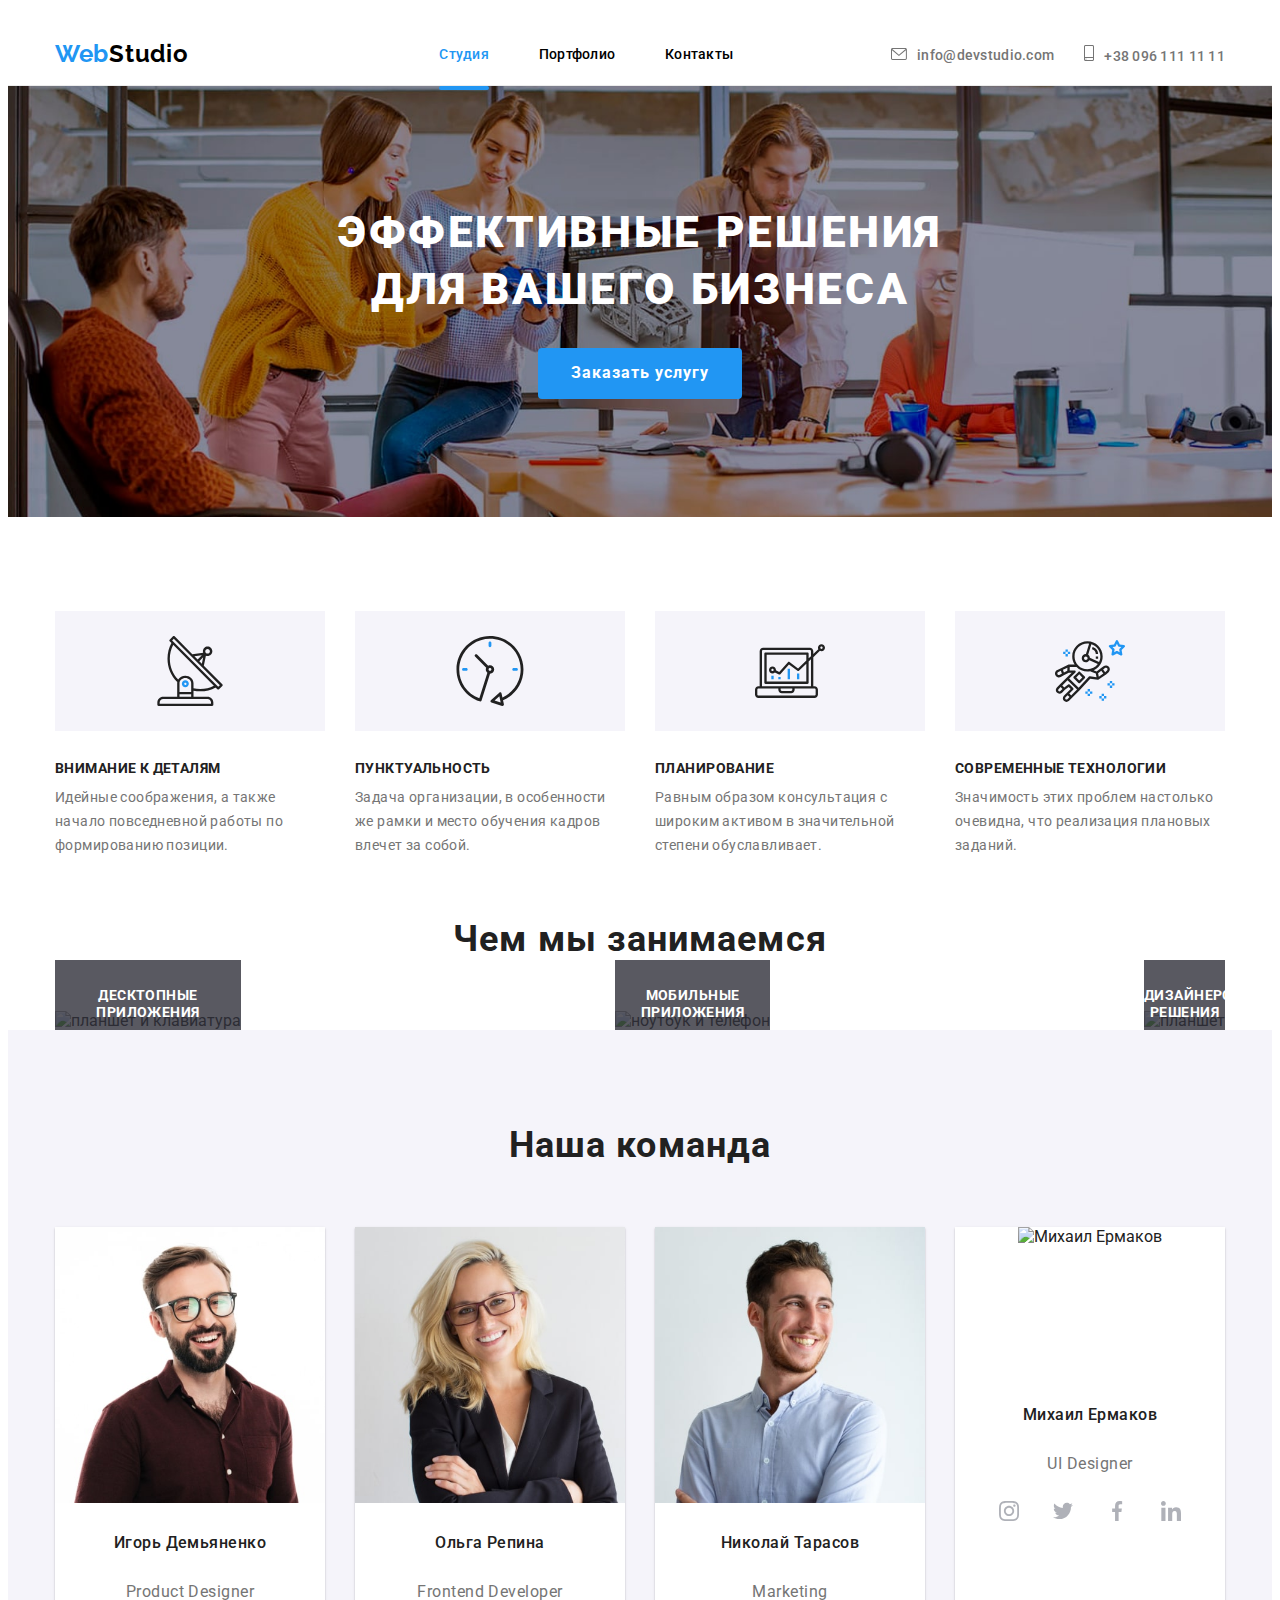
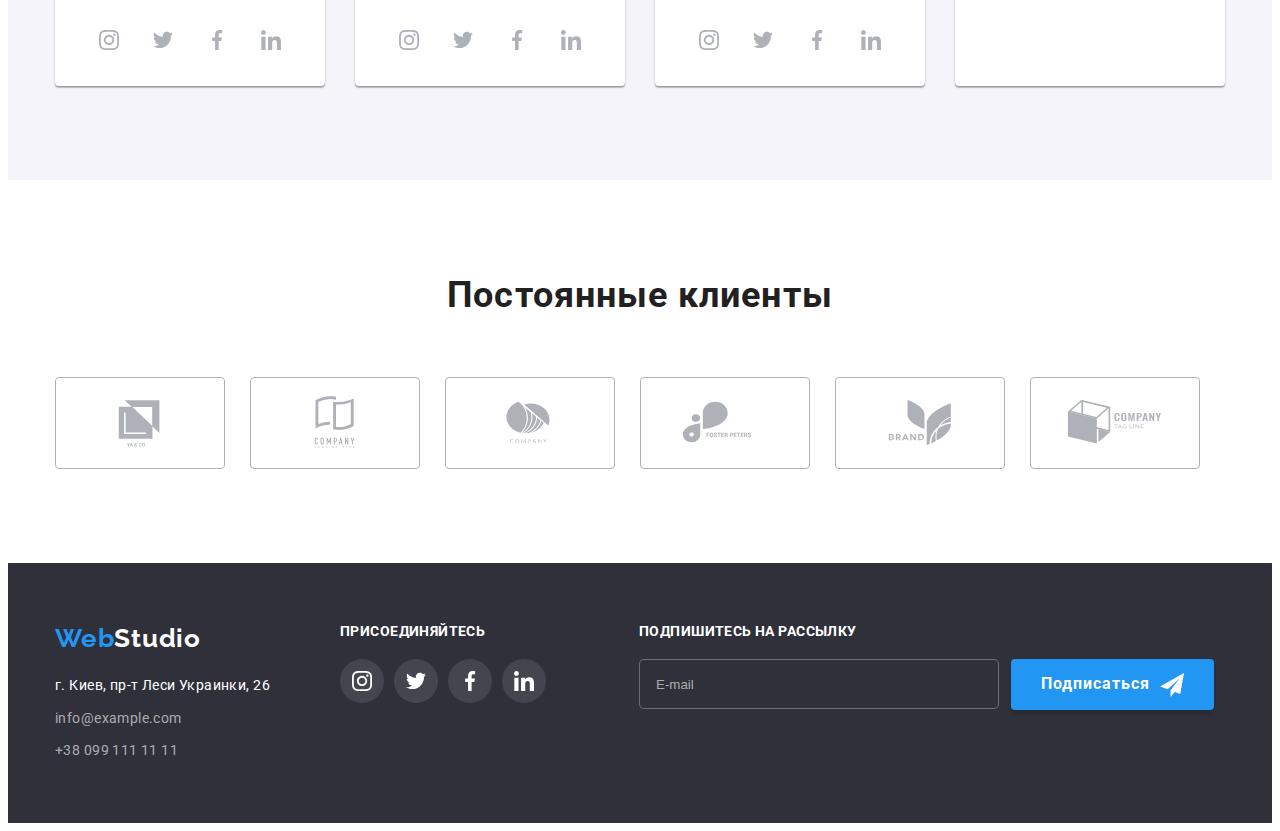
==== commit 73618b6a: "19_02" ====
--- a/index.html
+++ b/index.html
@@ -26,13 +26,12 @@
                 <a class="logo header__logo" href="/">
                     <span class="header__logo-web">Web</span><span class="header-logo-studio">Studio</span>
                 </a>
-                <button type="button" class="menu-button is-open" aria-expanded="false" aria-controls="menu-container" data-menu-button>
+                <button type="button" class="menu-button is-open" aria-expanded="false" aria-controls="menu-container" data-menu-button> 
                     <svg width="40" height="40" aria-label="Переключатель мобильного меню">
                         <use class="icon-close24" href="./images/icons.svg#icon-close_24px" hight="18" width="18"></use>
                         <use class="icon-menu" href="./images/icons.svg#icon-menu_24px" hight="16" width="24"></use>
                     </svg>
                 </button>
-                
 
                 <!-- ccылки навигации -->
                 <div class="navigation">
@@ -65,8 +64,6 @@
                 <div class="menu-container" id="menu-container" data-menu>
                     
                     <div class="mob-menu">
-                        
-
                         <ul class="mob-menu-list">
                             <li class="mob-menu-list__item">
                                 <a class="mob-menu-list__link сurrent_mob-menu" 
@@ -679,5 +676,7 @@
             </div>
         </div>
         <script src="./js/modal.js"></script>
+        <script src="./js/menu.js"></script>
+        <script src="./js/mob.js"></script>
     </body>
 </html>--- a/css/main.min.css
+++ b/css/main.min.css
@@ -1,2 +1,2 @@
-:root{--brand-color: #212121;--link-navigator: #2196f3;--color-contact: #757575;--card-set-gap: 30px;--color-bg: #ffffff;--color-client: #afb1b8}p,h1,h2,h3,h4,h5,h5{margin:0}ul{margin:0;padding:0}button{cursor:pointer}img{display:block;max-width:100%;height:auto}.modal-close,.check-text span,.features-decoration___list-item,.command-link,.client__link{align-items:center;justify-content:center}html,portfolio{box-sizing:border-box}*,*::before,*::after{box-sizing:inherit}body{font-family:"Roboto", sans-serif;background-color:#ffffff;color:var(--brand-color)}body.modal-open{overflow:hidden}li{list-style:none;text-decoration:none}.visually-hidden{position:absolute;width:1px;height:1px;margin:-1px;border:0;padding:0;clip:rect(0 0 0 0);overflow:hidden}.backdrop{position:fixed;top:0;width:100vw;height:100vh;background-color:rgba(0,0,0,0.2);transition:opasity 500ms, visibility 500ms;overflow-y:scroll}.backdrop.is-hidden .modal{transform:scale(0.5)}.modal{width:530px;min-height:580px;background-color:#fff;border-radius:4px;box-shadow:0px 1px 3px rgba(0,0,0,0.12),0px 1px 1px rgba(0,0,0,0.14),0px 2px 1px rgba(0,0,0,0.2);position:absolute;top:50%;left:50%;transform:translate(-50%, -50%) scale(1);transition:transform 500ms cubic-bezier(0.4, 0, 0.2, 1)}.modal-close{width:30px;height:30px;background-color:transparent;border:1px solid rgba(0,0,0,0.1);box-sizing:border-box;border-radius:50%;display:flex;position:absolute;top:8px;right:8px;transition:fill 250ms cubic-bezier(0.4, 0, 0.2, 1)}.modal-close:hover,.modal-close:focus{fill:var(--link-navigator)}.close-icon{transition:fill 250ms cubic-bezier(0.4, 0, 0.2, 1)}.close-icon:hover,.close-icon:focus{fill:var(--link-navigator)}.is-hidden{opacity:0;pointer-events:none;visibility:hidden}.modal-title{font-weight:700;line-height:1.5;text-align:center;margin-bottom:12px;margin-top:40px;font-family:"Roboto", sans-serif;font-size:20px;letter-spacing:0.03em;color:var(--brand-color)}.form-field{margin-bottom:10px;margin-left:40px;margin-right:40px}.form-input{width:100%;height:40px;border:1px solid rgba(33,33,33,0.2);border-radius:4px;padding-left:40px;cursor:pointer;outline:none;transition:border 250ms cubic-bezier(0.4, 0, 0.2, 1)}.form-input:hover,.form-input:focus{border:1px solid var(--link-navigator)}.form-input::placeholder{font-size:12px;line-height:14px;letter-spacing:0.01em;color:rgba(117,117,117,0.5)}.input-wrap{position:relative}.input-wrap:hover,.input-wrap:focus{cursor:pointer;fill:var(--link-navigator)}.input-icon{position:absolute;left:12px;top:50%;transform:translateY(-50%);transition:fill 250ms cubic-bezier(0.4, 0, 0.2, 1)}.user-text,.user-mail,.user-tel,.user-name{font-family:"Roboto", sans-serif;font-size:12px;line-height:14px;letter-spacing:0.01em;color:var(--color-contact);display:block;margin-bottom:4px}.form-text{width:100%;height:120px;border:1px solid rgba(33,33,33,0.2);border-radius:5px;padding:12px 16px;resize:none;cursor:pointer;outline:none;font-family:"Roboto", sans-serif;font-weight:400;font-size:12px;line-height:14px;letter-spacing:0.01em;transition:border-color 250ms cubic-bezier(0.4, 0, 0.2, 1)}.form-text:hover,.form-text:focus{border:1px solid var(--link-navigator)}.check-text{display:flex;align-items:center;font-size:14px;line-height:calc(24 / 14);letter-spacing:0.03em;color:var(--color-contact)}.check-text span{width:16px;height:15px;border:2px solid var(--brand-color);border-radius:2px;margin-right:8px;margin-left:12px;display:flex}.icon-check{fill:transparent}.policy-check:checked+.check-text span{border:none;background-color:var(--link-navigator)}.right-check-text{font-size:14px;line-height:24px;letter-spacing:0.03em;text-decoration-line:underline;color:var(--link-navigator)}.button-form{color:#ffffff;background-color:var(--link-navigator);font-family:inherit;font-weight:700;font-size:16px;line-height:1.8;letter-spacing:0.06em;cursor:pointer;border-radius:4px;padding:10px 55px;border:1px solid transparent;margin-top:32px;text-align:center;align-items:center;transition:box-shadow 250ms cubic-bezier(0.4, 0, 0.2, 1)}.button-form{display:flex;margin-left:auto;margin-right:auto;justify-content:center}.button-form:hover,.button-form:focus{box-shadow:0px 4px 4px rgba(0,0,0,0.15)}.container{width:100%;padding-left:15px;padding-right:15px;margin:0 auto}@media screen and (min-width: 480px) and (max-width: 767px){.container{width:480px}}@media screen and (min-width: 768px) and (max-width: 1199px){.container{width:768px}}@media screen and (min-width: 1200px){.container{width:1200px}}.hero-solutions__button{color:#ffffff;background-color:var(--link-navigator);font-family:inherit;font-weight:700;font-size:16px;line-height:1.8;letter-spacing:0.06em;cursor:pointer;border-radius:4px;padding:10px 32px;min-width:200;border:1px solid transparent;margin-top:30px;text-align:center;transition:color 250ms cubic-bezier(0.4, 0, 0.2, 1),background-color 250ms cubic-bezier(0.4, 0, 0.2, 1)}.hero-solutions__button:hover,.hero-solutions__button:focus{background-color:#188ce8}.button-section{font-family:inherit;font-weight:500;font-size:16px;line-height:1.6;text-align:center;letter-spacing:0.03em;cursor:pointer;color:var(--brand-color);border-radius:4px;border:1px solid transparent;padding:6px 22px;transition:background-color 250ms cubic-bezier(0.4, 0, 0.2, 1),box-shadow 250ms cubic-bezier(0.4, 0, 0.2, 1),color 250ms cubic-bezier(0.4, 0, 0.2, 1)}.button-section:hover,.button-section:focus{color:#ffffff;background-color:#188ce8;box-shadow:0px 3px 1px rgba(0,0,0,0.1),0px 1px 2px rgba(0,0,0,0.08),0px 2px 2px rgba(0,0,0,0.12)}.gallery-decoration-button{display:flex;margin-left:auto;margin-right:auto;justify-content:center}.button-decoration{padding-right:8px}.button-decoration:last-child{padding-right:0;margin-right:0}.menu-button{display:block;padding:0;border:none;margin-left:auto;background-color:transparent}@media screen and (min-width: 768px){.menu-button{display:none}}.menu-button .icon-menu{display:none}.menu-button.is-open .icon-menu{display:block}.menu-button.is-open .icon-close24{display:none}.menu-button.is-open .icon-menu:hover,.menu-button.is-open .icon-menu:focus{fill:var(--link-navigator);transition:color 250ms cubic-bezier(0.4, 0, 0.2, 1)}.menu-button .icon-close24:hover,.menu-button .icon-close24:focus{fill:var(--link-navigator);transition:color 250ms cubic-bezier(0.4, 0, 0.2, 1)}.menu-container{background-color:#fff;padding:20px;text-align:center;font-size:20px}@media screen and (max-width: 767px){.menu-container{display:none;position:absolute;top:100%;left:0;width:100%;height:480px}.menu-container.is-open{display:block}}@media screen and (min-width: 768px){.menu-container{display:flex;justify-content:space-between;flex-grow:1}}.mob-menu{position:absolute;background-color:#fff;left:0;top:0;width:100vw;height:100vh;z-index:1;padding-left:40px;padding-top:40px;display:flex;flex-direction:column;justify-content:space-between}.mob-menu-list__item:not(:last-child){margin-bottom:32px;padding:0}.menu-container,.mob-menu-list__link{text-decoration:none;font-size:40px;font-weight:500;line-height:1.2;letter-spacing:0.02em;text-align:left;color:#212121}.mob-menu-list__icon-tel{font-size:34px;font-weight:500;line-height:1.1;letter-spacing:0.02em;color:var(--link-navigator);text-decoration:none}.mob-menu-list__icon-mail{display:block;text-decoration:none;font-size:24px;font-weight:500;line-height:1.2;letter-spacing:0.02em;color:#757575;margin-top:32px}.mob-menu-social__item{display:flex}.mob-menu-social__item:not(:last-child){padding-right:10px;border-right:1px solid rgba(33,33,33,0.2)}.mob-menu-social__item:not(:first-child){padding-left:10px}.mob-menu-social{display:flex;flex-wrap:wrap;justify-content:flex-start;margin-right:40px;margin-bottom:48px;margin-top:64px}.mob-menu-social_link{text-decoration:none;font-size:18px;font-weight:500;line-height:1.2;letter-spacing:0.02em;color:var(--link-navigator)}.сurrent_mob-menu{color:var(--link-navigator);position:relative}.page-header>.container__header,.site-nav,.site-contact{display:flex}.page-header{border-bottom:1px solid #ececec;position:relative}.container__header{margin-top:0;margin-bottom:0;padding-top:21px;padding-bottom:16px;align-items:center;background:var(--color-bg);justify-content:space-between}@media screen and (min-width: 1200px){.container__header{padding-top:32px}}@media screen and (max-width: 767px){.site-nav{display:none}}@media screen and (min-width: 768px){.site-nav{display:flex;width:294px;text-align:center;justify-content:space-between}}@media screen and (min-width: 1200px){.site-nav{margin-left:93px;width:294px;justify-content:space-between}}@media screen and (min-width: 767px){.menu-container,.mob-menu{display:none}}@media screen and (max-width: 767px){.site-contact{display:none}}@media screen and (min-width: 768px) and (max-width: 1199px){.site-contact{display:flex;flex-direction:column;margin-left:auto;align-items:flex-start}}@media screen and (min-width: 1200px){.site-contact{display:flex;margin-left:auto}}@media screen and (min-width: 1200px){.site-contact .site-contact__item+.site-contact__item{margin-left:30px;display:flex}}.site-nav,.site-nav__link,.header__logo{text-decoration:none;color:#000000;transition:color 250ms cubic-bezier(0.4, 0, 0.2, 1)}@media screen and (max-width: 767px){.page-header>.container__header.is-open,.header__logo.is-open{display:none}}@media screen and (max-width: 767px){.site-nav.is-open,.site-nav__link.is-open{display:block;font-size:40px}}.contact{text-decoration:none;font-weight:500;font-size:14px;line-height:1.1;letter-spacing:0.02em;color:var(--color-contact)}.contact:focus,.contact:hover{color:var(--link-navigator)}.site-nav,.site-nav__link:focus,.site-nav__link:hover{font-weight:500;font-size:14px;line-height:16px;letter-spacing:0.02em;color:var(--link-navigator)}.сurrent{color:var(--link-navigator);position:relative}.сurrent::after{content:"";width:100%;height:4px;border-radius:2px;position:absolute;background-color:var(--link-navigator);left:0;bottom:-28px}.site-contact__icon{color:var(--color-contact);transition:color 250ms cubic-bezier(0.4, 0, 0.2, 1)}.site-contact__icon:hover,.site-contact__icon:focus{color:var(--link-navigator)}.icon-mail,.icon-tel{margin-right:10px;fill:currentColor}.header__logo,.header__logo-web{font-family:"Raleway", sans-serif;font-style:normal;font-weight:700;font-size:24px;line-height:1.2;letter-spacing:0.03em}.header__logo{color:#000000}.header__logo-web{color:var(--link-navigator)}.hero-solutions{display:block;text-align:center;background:#2f303a;padding-top:118px;padding-bottom:118px;margin:0 auto;background-image:linear-gradient(to right, rgba(47,48,58,0.4), rgba(47,48,58,0.4)),url("../images/header_mobile_1x.jpg");background-repeat:no-repeat;background-position:center;background-size:cover;max-width:100%}@media (min-resolution: 2dppx){.hero-solutions{background-image:url("../images/header_mobile_2x.jpg");max-width:100%;margin:0 auto}}@media (max-width: 1199px){.hero-solutions{background-image:url("../images/header_tablet_1x.jpg");margin:0 auto}}@media (min-resolution: 2dppx){.hero-solutions{background-image:url("../images/header_tablet_2x.jpg");margin:0 auto}}@media (min-width: 1200px){.hero-solutions{background-image:url("../images/header_desktop_1x.jpg");margin:0 auto;padding-left:60px;padding-right:60px}}@media (min-width: 1200px) and (min-resolution: 2dppx){.hero-solutions{background-image:url("../images/header_desktop_2x.jpg");margin:0 auto;padding-left:60px;padding-right:60px}}.hero-solutions__title{font-family:"Roboto", sans-serif;font-style:normal;font-weight:900;letter-spacing:0.06em;text-transform:uppercase;color:var(--color-bg);text-align:center;margin:0 auto}@media (min-width: 480px) and (max-width: 1199px){.hero-solutions__title{font-size:24px;width:360px;margin:0 auto}}@media (min-width: 1200px){.hero-solutions__title{font-size:44px;line-height:1.3;width:696px;margin:0 auto}}.features-decoration{padding-top:60px;padding-bottom:60px}@media screen and (min-width: 1200px){.features-decoration{padding-top:94px}}.features-decoration__item{justify-content:space-between}@media screen and (min-width: 480px){.features-decoration__item{display:flex;flex-wrap:wrap}}@media screen and (min-width: 1200px){.features-decoration__item{display:flex;flex-wrap:nowrap}.features-decoration__item:last-child{margin-right:0}}.features-decoration___list-item{display:flex;height:120px;background-color:#f5f4fa;margin-top:30px;margin-bottom:30px}.features-decoration___list-item:first-child{margin-top:0}@media screen and (min-width: 1200px){.features-decoration___list-item{display:flex;flex-wrap:nowrap}}.features-decoration__list{margin-top:30px}.features-decoration__list:first-child{margin-top:0}@media screen and (min-width: 768px){.features-decoration__list{flex-wrap:wrap;flex-basis:calc(100% / 2 - 30px);margin-top:0}}@media screen and (min-width: 1200px){.features-decoration__list{flex-wrap:nowrap;margin-right:30px}.features-decoration__list:last-child{margin-right:0}}.features-decoration__title{font-weight:bold;font-size:14px;line-height:1.1;letter-spacing:0.03em;text-transform:uppercase}@media screen and (max-width: 480px){.features-decoration__title{text-align:center}}.features-decoration__text{font-size:14px;line-height:1.7;letter-spacing:0.03em;color:var(--color-contact);margin-top:10px}.doing-decoration{align-content:center}@media screen and (max-width: 1199px){.doing-decoration{display:none}}.doing-decoration__title{font-size:36px;font-weight:700;line-height:1.2;letter-spacing:.03em;text-align:center}.doing-section{display:flex;justify-content:space-between;margin-top:50px}.doing-section__box{position:relative}.doing-section__title{position:absolute;left:0;bottom:0;background-color:rgba(47,48,58,0.8);color:#fff;font-family:"Roboto", sans-serif;font-size:14px;font-weight:700;line-height:1.2;letter-spacing:.03em;text-align:center;text-transform:uppercase;justify-content:center;color:#ffffff;padding:27px 0 27px 0;width:100%;height:70px}.command-decoration-section{background-color:#f5f4fa;padding-top:60px;padding-bottom:60px}@media screen and (min-width: 1200px){.command-decoration-section{padding-top:94px;padding-bottom:94px}}.command-decoration .command-decoration__list{justify-content:center;text-align:center}@media screen and (min-width: 320px) and (max-width: 767px){.command-decoration .command-decoration__list{display:flex;flex-wrap:wrap;margin-left:-30px}}@media screen and (min-width: 768px){.command-decoration .command-decoration__list{display:flex;flex-wrap:wrap;flex-basis:calc(100% / 4 - 30px);margin-left:-30px}}@media screen and (min-width: 1200px){.command-decoration .command-decoration__list{display:flex;flex-basis:calc(100% / 4 - 30px)}}.command-decoration__title{margin-bottom:30px}.command-decoration__icon-list{display:flex;justify-content:center}.command-link{display:flex;width:44px;height:44px;background-color:#ffffff;border-radius:50%;color:var(--color-client);transition:color 250ms cubic-bezier(0.4, 0, 0.2, 1),background-color 250ms cubic-bezier(0.4, 0, 0.2, 1)}.command-link:hover,.command-link:focus{background-color:#2196f3;color:#ffffff}.command-link-icon{fill:currentColor}.command-decoration__link-item+.command-decoration__link-item{margin-left:10px}.command-decoration__item{box-shadow:0px 1px 3px rgba(0,0,0,0.12),0px 1px 1px rgba(0,0,0,0.14),0px 2px 1px rgba(0,0,0,0.2);border-radius:0px 0px 4px 4px;background-color:var(--color-bg);justify-content:center}@media screen and (max-width: 479px){.command-decoration__item{display:block;margin-top:30px}}@media screen and (min-width: 480px){.command-decoration__item{display:flex;flex-wrap:wrap;flex-basis:calc(100% / 2 - 30px);margin-left:30px;margin-top:30px}}@media screen and (min-width: 768px) and (max-width: 1199px){.command-decoration__item{display:flex;flex-wrap:wrap;flex-basis:calc(100% / 2 - 30px);margin-left:30px;margin-top:30px}}@media screen and (min-width: 1200px){.command-decoration__item{flex-basis:calc(100% / 4 - 30px)}.command-decoration__item:last-child{margin-right:0}}.command-decoration__name{margin-bottom:10px}@media screen and (max-width: 1199px){.command-decoration__name{margin-top:var(--card-set-gap)}}@media screen and (min-width: 1200px){.command-decoration__name{margin-top:var(--card-set-gap);margin-bottom:var(--card-set-gap);font-size:16px;font-weight:500;line-height:1.2;letter-spacing:.03em;text-align:center}}.command-decoration__post{font-size:16px;line-height:1.2;text-align:center;letter-spacing:0.03em;color:var(--color-contact);margin-top:10px;margin-bottom:16px}.command-decoration__title{text-align:center;font-size:28px;font-weight:700;line-height:1.2;letter-spacing:.03em}@media screen and (min-width: 1200px){.command-decoration__title{font-size:36px;font-weight:700;line-height:1.2;letter-spacing:.03em}}.command-decoration__item-name{padding-bottom:24px}.section-clients{padding-top:60px;padding-bottom:60px}@media screen and (min-width: 1200px){.section-clients{padding-top:94px;padding-bottom:94px}}@media screen and (max-width: 767px){.clients__list,.clients__item{display:flex;flex-wrap:wrap;flex-basis:calc(100% / 2 - 30px);margin-top:30px;justify-content:space-between}.clients__list:last-child,.clients__item:last-child{margin-right:0}}@media screen and (min-width: 768px) and (max-width: 1199px){.clients__list,.clients__item{display:flex;flex-wrap:wrap;flex-basis:calc(100% / 3 - 30px);margin-top:30px;justify-content:space-between}.clients__list:last-child,.clients__item:last-child{margin-right:0}}@media screen and (min-width: 1200px){.clients__list,.clients__item{flex-wrap:nowrap;display:flex;justify-content:space-between;flex-basis:calc(100% / 4 - 30px)}.clients__list:last-child,.clients__item:last-child{margin-right:0}}.clients__title{font-size:28px;font-weight:700;line-height:1.2;letter-spacing:.03em;text-align:center}@media screen and (min-width: 1200px){.clients__title{font-size:36px;font-weight:700;line-height:1.2;letter-spacing:.03em}}.client__link{display:flex;height:92px;border-width:1px;border-style:solid;border-radius:4px;color:var(--color-client);fill:var(--color-client);transition:color 250ms cubic-bezier(0.4, 0, 0.2, 1),fill 250ms cubic-bezier(0.4, 0, 0.2, 1)}.client__link:hover,.client__link:focus{fill:var(--link-navigator);color:var(--link-navigator)}@media screen and (max-width: 767px){.client__link{width:210px}}@media screen and (min-width: 768px) and (max-width: 1199px){.client__link{width:226px}}@media screen and (min-width: 1200px){.client__link{width:170px}}.gallery-decoration{padding-top:94px;padding-bottom:94px}.gallery-decoration-list{display:flex;flex-wrap:wrap;margin-top:50px;margin-bottom:calc(-1 * var(--card-set-gap));margin-right:calc(-1 * var(--card-set-gap))}.gallery-section{flex-basis:calc(100% / 3 - var(--card-set-gap));margin-right:var(--card-set-gap);margin-bottom:var(--card-set-gap);background:#ffffff;border:1px solid #eeeeee;box-sizing:border-box;transition:color 250ms cubic-bezier(0.4, 0, 0.2, 1),box-shadow 250ms cubic-bezier(0.4, 0, 0.2, 1)}.gallery-section:hover,.gallery-section:focus{box-shadow:0px 1px 1px rgba(0,0,0,0.12),0px 4px 4px rgba(0,0,0,0.06),1px 4px 6px rgba(0,0,0,0.16);cursor:pointer}.gallery-section:hover .ovarlay-text{transform:translateY(0)}.gallery-section-name{padding-top:20px;padding-bottom:20px;padding-left:24px}.gallery-item-wrap{position:relative;overflow:hidden}.gallery-title{font-weight:700;font-size:18px;line-height:2;letter-spacing:0.06em;color:var(--brand-color)}.gallery-text{font-size:16px;line-height:1.9;letter-spacing:0.03em;color:var(--color-contact)}.ovarlay-text{position:absolute;font-family:"Roboto", sans-serif;font-size:18px;line-height:28px;letter-spacing:0.03em;font-weight:400;background-color:rgba(33,150,243,0.9);color:var(--color-bg);width:100%;height:100%;left:0;top:0;padding:63px 24px;transform:translateY(100%);transition:transform 250ms cubic-bezier(0.4, 0, 0.2, 1),background-color 250ms cubic-bezier(0.4, 0, 0.2, 1)}@media screen and (min-width: 320px) and (max-width: 1199px){.footer{padding-top:60px;padding-bottom:60px;background:#2f303a;margin:0 auto}}@media screen and (min-width: 1200px){.footer{padding-top:0;padding-bottom:60px;background:#2f303a;margin:0 auto}}.footer__join_title,.footer-newsletter__title{font-family:"Roboto", sans-serif;font-style:normal;font-weight:bold;font-size:14px;line-height:1.2;letter-spacing:0.03em;text-transform:uppercase;color:var(--color-bg);margin-bottom:20px}@media screen and (min-width: 1200px){.footer-decoration{display:flex;padding-top:60px}}@media screen and (min-width: 768px) and (max-width: 1199px){.footer__first{display:flex;justify-content:space-between;text-align:center;padding-left:80px;padding-right:80px}}@media screen and (min-width: 1200px){.footer__first{display:flex;justify-content:center;text-align:center;margin-top:0}}@media screen and (max-width: 767px){.footer__join{justify-content:center;margin-left:0;margin-top:60px;margin-bottom:60px;text-align:center}}@media screen and (min-width: 768px){.footer__join{justify-content:center;margin-left:0;text-align:center;justify-content:space-between}}@media screen and (min-width: 1200px){.footer__join{margin-left:70px;justify-content:center;text-align:center}}@media screen and (max-width: 767px){.footer__join-list{display:flex;justify-content:center}}@media screen and (min-width: 768px){.footer__join-list{display:flex;justify-content:center}}@media screen and (min-width: 1200px){.footer__join-list{display:flex}}.icon-footer{fill:var(--color-bg)}.footer__join-link{display:flex;width:44px;height:44px;justify-content:center}.footer__join-item{background-color:rgba(255,255,255,0.1);color:var(--color-bg);border-radius:50%;transition:background-color 250ms cubic-bezier(0.4, 0, 0.2, 1)}.footer__join-item:hover,.footer__join-item:focus{background-color:var(--link-navigator);cursor:pointer}.footer__join-item+.footer__join-item{margin-left:10px}@media screen and (max-width: 767px){.footer__join-title{display:flex;justify-content:center}}.footer__logo{display:inline-block;font-family:"Raleway", sans-serif;font-style:normal;font-weight:bold;font-size:26px;line-height:1.2;letter-spacing:0.03em;text-decoration:none}@media screen and (max-width: 767px){.footer__logo{font-size:24px}}.footer__logo-title{margin-bottom:20px}@media screen and (max-width: 767px){.footer__logo-title{display:flex;justify-content:center}}.footer__logo-web{color:var(--link-navigator)}.footer__logo-studio{color:#ffffff}.footer__link-adress{text-decoration:none;font-style:normal;font-size:14px;line-height:1.7;letter-spacing:0.03em;color:#ffffff}.link-mail,.link-tel{text-decoration:none;font-style:normal;font-size:14px;line-height:1.7;letter-spacing:0.03em;color:rgba(255,255,255,0.6);transition:color 250ms cubic-bezier(0.4, 0, 0.2, 1)}.link-mail:hover,.link-mail:focus,.link-tel:hover,.link-tel:focus{color:#ffffff}@media screen and (min-width: 767px) and (max-width: 1199px){.footer__link:not(:last-child){margin-bottom:8px}}@media screen and (min-width: 1200px){.footer__link:not(:last-child){margin-bottom:9px}}.footer-newsletter{text-align:center}@media screen and (min-width: 768px){.footer-newsletter{margin:0;margin-top:60px}}@media screen and (min-width: 1200px){.footer-newsletter{margin-left:93px;margin-top:0}}.button-form-newsletter{display:flex;color:#ffffff;background-color:var(--link-navigator);font-family:inherit;font-weight:700;font-size:16px;line-height:1.8;letter-spacing:0.06em;cursor:pointer;border-radius:4px;padding:10px 29px;border:1px solid transparent;box-shadow:0px 4px 4px rgba(0,0,0,0.15);border-radius:4px;align-items:center;margin-top:20px;margin-left:auto;margin-right:auto}@media screen and (min-width: 1200px){.button-form-newsletter{margin-left:0;margin-right:0}}.form-input-newsletter{height:50px;border:1px solid rgba(255,255,255,0.3);border-radius:5px;padding-left:16px;background-color:#2f303a;cursor:pointer;outline:none;color:rgba(255,255,255,0.6)}.form-input-newsletter::placeholder{color:rgba(255,255,255,0.6)}@media screen and (min-width: 320px) and (max-width: 479px){.form-input-newsletter{width:100%}}@media screen and (min-width: 480px) and (max-width: 1199px){.form-input-newsletter{width:450px}}@media screen and (min-width: 1200px){.form-input-newsletter{width:360px}}.icon-newsletter{display:block;width:24px;height:24px;margin-left:10px;align-items:center}@media screen and (max-width: 767px){.footer__link{display:flex;justify-content:center}}@media screen and (max-width: 1199px){.footer-decoration__block{text-align:center}}
+:root{--brand-color: #212121;--link-navigator: #2196f3;--color-contact: #757575;--card-set-gap: 30px;--color-bg: #ffffff;--color-client: #afb1b8}p,h1,h2,h3,h4,h5,h5{margin:0}ul{margin:0;padding:0}button{cursor:pointer}img{display:block;max-width:100%;height:auto}.modal-close,.check-text span,.features-decoration___list-item,.command-link,.client__link{align-items:center;justify-content:center}html,portfolio{box-sizing:border-box}*,*::before,*::after{box-sizing:inherit}body{font-family:"Roboto", sans-serif;background-color:#ffffff;color:var(--brand-color)}body.modal-open{overflow:hidden}li{list-style:none;text-decoration:none}.visually-hidden{position:absolute;width:1px;height:1px;margin:-1px;border:0;padding:0;clip:rect(0 0 0 0);overflow:hidden}.backdrop{position:fixed;top:0;width:100vw;height:100vh;background-color:rgba(0,0,0,0.2);transition:opasity 500ms, visibility 500ms;overflow-y:scroll}.backdrop.is-hidden .modal{transform:scale(0.5)}.modal{width:530px;min-height:580px;background-color:#fff;border-radius:4px;box-shadow:0px 1px 3px rgba(0,0,0,0.12),0px 1px 1px rgba(0,0,0,0.14),0px 2px 1px rgba(0,0,0,0.2);position:absolute;top:50%;left:50%;transform:translate(-50%, -50%) scale(1);transition:transform 500ms cubic-bezier(0.4, 0, 0.2, 1)}.modal-close{width:30px;height:30px;background-color:transparent;border:1px solid rgba(0,0,0,0.1);box-sizing:border-box;border-radius:50%;display:flex;position:absolute;top:8px;right:8px;transition:fill 250ms cubic-bezier(0.4, 0, 0.2, 1)}.modal-close:hover,.modal-close:focus{fill:var(--link-navigator)}.close-icon{transition:fill 250ms cubic-bezier(0.4, 0, 0.2, 1)}.close-icon:hover,.close-icon:focus{fill:var(--link-navigator)}.is-hidden{opacity:0;pointer-events:none;visibility:hidden}.modal-title{font-weight:700;line-height:1.5;text-align:center;margin-bottom:12px;margin-top:40px;font-family:"Roboto", sans-serif;font-size:20px;letter-spacing:0.03em;color:var(--brand-color)}.form-field{margin-bottom:10px;margin-left:40px;margin-right:40px}.form-input{width:100%;height:40px;border:1px solid rgba(33,33,33,0.2);border-radius:4px;padding-left:40px;cursor:pointer;outline:none;transition:border 250ms cubic-bezier(0.4, 0, 0.2, 1)}.form-input:hover,.form-input:focus{border:1px solid var(--link-navigator)}.form-input::placeholder{font-size:12px;line-height:14px;letter-spacing:0.01em;color:rgba(117,117,117,0.5)}.input-wrap{position:relative}.input-wrap:hover,.input-wrap:focus{cursor:pointer;fill:var(--link-navigator)}.input-icon{position:absolute;left:12px;top:50%;transform:translateY(-50%);transition:fill 250ms cubic-bezier(0.4, 0, 0.2, 1)}.user-text,.user-mail,.user-tel,.user-name{font-family:"Roboto", sans-serif;font-size:12px;line-height:14px;letter-spacing:0.01em;color:var(--color-contact);display:block;margin-bottom:4px}.form-text{width:100%;height:120px;border:1px solid rgba(33,33,33,0.2);border-radius:5px;padding:12px 16px;resize:none;cursor:pointer;outline:none;font-family:"Roboto", sans-serif;font-weight:400;font-size:12px;line-height:14px;letter-spacing:0.01em;transition:border-color 250ms cubic-bezier(0.4, 0, 0.2, 1)}.form-text:hover,.form-text:focus{border:1px solid var(--link-navigator)}.check-text{display:flex;align-items:center;font-size:14px;line-height:calc(24 / 14);letter-spacing:0.03em;color:var(--color-contact)}.check-text span{width:16px;height:15px;border:2px solid var(--brand-color);border-radius:2px;margin-right:8px;margin-left:12px;display:flex}.icon-check{fill:transparent}.policy-check:checked+.check-text span{border:none;background-color:var(--link-navigator)}.right-check-text{font-size:14px;line-height:24px;letter-spacing:0.03em;text-decoration-line:underline;color:var(--link-navigator)}.button-form{color:#ffffff;background-color:var(--link-navigator);font-family:inherit;font-weight:700;font-size:16px;line-height:1.8;letter-spacing:0.06em;cursor:pointer;border-radius:4px;padding:10px 55px;border:1px solid transparent;margin-top:32px;text-align:center;align-items:center;transition:box-shadow 250ms cubic-bezier(0.4, 0, 0.2, 1)}.button-form{display:flex;margin-left:auto;margin-right:auto;justify-content:center}.button-form:hover,.button-form:focus{box-shadow:0px 4px 4px rgba(0,0,0,0.15)}.container{width:100%;padding-left:15px;padding-right:15px;margin:0 auto}@media screen and (min-width: 480px) and (max-width: 767px){.container{width:480px}}@media screen and (min-width: 768px) and (max-width: 1199px){.container{width:768px}}@media screen and (min-width: 1200px){.container{width:1200px}}.hero-solutions__button{color:#ffffff;background-color:var(--link-navigator);font-family:inherit;font-weight:700;font-size:16px;line-height:1.8;letter-spacing:0.06em;cursor:pointer;border-radius:4px;padding:10px 32px;min-width:200;border:1px solid transparent;margin-top:30px;text-align:center;transition:color 250ms cubic-bezier(0.4, 0, 0.2, 1),background-color 250ms cubic-bezier(0.4, 0, 0.2, 1)}.hero-solutions__button:hover,.hero-solutions__button:focus{background-color:#188ce8}.button-section{font-family:inherit;font-weight:500;font-size:16px;line-height:1.6;text-align:center;letter-spacing:0.03em;cursor:pointer;color:var(--brand-color);border-radius:4px;border:1px solid transparent;padding:6px 22px;transition:background-color 250ms cubic-bezier(0.4, 0, 0.2, 1),box-shadow 250ms cubic-bezier(0.4, 0, 0.2, 1),color 250ms cubic-bezier(0.4, 0, 0.2, 1)}.button-section:hover,.button-section:focus{color:#ffffff;background-color:#188ce8;box-shadow:0px 3px 1px rgba(0,0,0,0.1),0px 1px 2px rgba(0,0,0,0.08),0px 2px 2px rgba(0,0,0,0.12)}.gallery-decoration-button{display:flex;margin-left:auto;margin-right:auto;justify-content:center}.button-decoration{padding-right:8px}.button-decoration:last-child{padding-right:0;margin-right:0}.menu-button{display:block;padding:0;border:none;margin-left:auto;background-color:transparent}@media screen and (min-width: 768px){.menu-button{display:none}}.menu-button .icon-menu{display:none}.menu-button.is-open .icon-menu{display:block}.menu-button.is-open .icon-close24{display:none}.menu-button.is-open .icon-menu:hover,.menu-button.is-open .icon-menu:focus{fill:var(--link-navigator);transition:color 250ms cubic-bezier(0.4, 0, 0.2, 1)}.menu-button .icon-close24:hover,.menu-button .icon-close24:focus{fill:var(--link-navigator);transition:color 250ms cubic-bezier(0.4, 0, 0.2, 1)}.menu-container{background-color:#fff;padding:20px;text-align:center;font-size:20px}@media screen and (max-width: 767px){.menu-container{display:none;position:absolute;top:100%;left:0;width:100%;height:480px}.menu-container.is-open{display:block}}@media screen and (min-width: 768px){.menu-container{display:flex;justify-content:space-between;flex-grow:1}}.mob-menu{position:absolute;background-color:#fff;left:0;top:0;width:100vw;height:100vh;z-index:1;padding-left:40px;padding-top:40px;display:flex;flex-direction:column;justify-content:space-between}.mob-menu-list__item:not(:last-child){margin-bottom:32px;padding:0}.menu-container,.mob-menu-list__link{text-decoration:none;font-size:40px;font-weight:500;line-height:1.2;letter-spacing:0.02em;text-align:left;color:#212121}.mob-menu-list__icon-tel{font-size:34px;font-weight:500;line-height:1.1;letter-spacing:0.02em;color:var(--link-navigator);text-decoration:none}.mob-menu-list__icon-mail{display:block;text-decoration:none;font-size:24px;font-weight:500;line-height:1.2;letter-spacing:0.02em;color:#757575;margin-top:32px}.mob-menu-social__item{display:flex}.mob-menu-social__item:not(:last-child){padding-right:10px;border-right:1px solid rgba(33,33,33,0.2)}.mob-menu-social__item:not(:first-child){padding-left:10px}.mob-menu-social{display:flex;flex-wrap:wrap;justify-content:flex-start;margin-right:40px;margin-bottom:48px;margin-top:64px}.mob-menu-social_link{text-decoration:none;font-size:18px;font-weight:500;line-height:1.2;letter-spacing:0.02em;color:var(--link-navigator)}.сurrent_mob-menu{color:var(--link-navigator);position:relative}.page-header>.container__header,.site-nav,.site-contact{display:flex}.page-header{border-bottom:1px solid #ececec;position:relative}.container__header{margin-top:0;margin-bottom:0;padding-top:21px;padding-bottom:16px;align-items:center;background:var(--color-bg);justify-content:space-between}@media screen and (min-width: 1200px){.container__header{padding-top:32px}}@media screen and (max-width: 767px){.site-nav{display:none}}@media screen and (min-width: 768px){.site-nav{display:flex;width:294px;text-align:center;justify-content:space-between}}@media screen and (min-width: 1200px){.site-nav{margin-left:93px;width:294px;justify-content:space-between}}@media screen and (min-width: 767px){.menu-container,.mob-menu{display:none}}@media screen and (max-width: 767px){.site-contact{display:none}}@media screen and (min-width: 768px) and (max-width: 1199px){.site-contact{display:flex;flex-direction:column;margin-left:auto;align-items:flex-start}}@media screen and (min-width: 1200px){.site-contact{display:flex;margin-left:auto}}@media screen and (min-width: 1200px){.site-contact .site-contact__item+.site-contact__item{margin-left:30px;display:flex}}.site-nav,.site-nav__link,.header__logo{text-decoration:none;color:#000000;transition:color 250ms cubic-bezier(0.4, 0, 0.2, 1)}@media screen and (max-width: 767px){.page-header>.container__header.is-open,.header__logo.is-open{display:none}}@media screen and (max-width: 767px){.site-nav.is-open,.site-nav__link.is-open{display:block;font-size:40px}}.contact{text-decoration:none;font-weight:500;font-size:14px;line-height:1.1;letter-spacing:0.02em;color:var(--color-contact)}.contact:focus,.contact:hover{color:var(--link-navigator)}.site-nav,.site-nav__link:focus,.site-nav__link:hover{font-weight:500;font-size:14px;line-height:16px;letter-spacing:0.02em;color:var(--link-navigator)}.сurrent{color:var(--link-navigator);position:relative}.сurrent::after{content:"";width:100%;height:4px;border-radius:2px;position:absolute;background-color:var(--link-navigator);left:0;bottom:-28px}.site-contact__icon{color:var(--color-contact);transition:color 250ms cubic-bezier(0.4, 0, 0.2, 1)}.site-contact__icon:hover,.site-contact__icon:focus{color:var(--link-navigator)}.icon-mail,.icon-tel{margin-right:10px;fill:currentColor}.header__logo,.header__logo-web{font-family:"Raleway", sans-serif;font-style:normal;font-weight:700;font-size:24px;line-height:1.2;letter-spacing:0.03em}.header__logo{color:#000000}.header__logo-web{color:var(--link-navigator)}.hero-solutions{display:block;text-align:center;background:#2f303a;padding-top:118px;padding-bottom:118px;margin:0 auto;background-image:linear-gradient(to right, rgba(47,48,58,0.4), rgba(47,48,58,0.4)),url("../images/header_mobile_1x.jpg");background-repeat:no-repeat;background-position:center;background-size:cover;max-width:100%}@media (min-device-pixel-ratio: 2), (min-resolution: 2dppx){.hero-solutions{background-image:url("../images/header_mobile_2x.jpg");max-width:100%;margin:0 auto}}@media screen and (min-width: 768px) and (max-width: 1199px){.hero-solutions{background-image:url("../images/header_tablet_1x.jpg");margin:0 auto}}@media screen and (min-device-pixel-ratio: 2), (min-resolution: 2dppx){.hero-solutions{background-image:url("../images/header_tablet_2x.jpg");margin:0 auto}}@media screen and (min-width: 1200px){.hero-solutions{background-image:url("../images/header_desktop_1x.jpg");margin:0 auto;padding-left:60px;padding-right:60px}}@media screen and (min-width: 1200px) and (min-device-pixel-ratio: 2), screen and (min-width: 1200px) and (min-resolution: 2dppx){.hero-solutions{background-image:url("../images/header_desktop_2x.jpg");margin:0 auto;padding-left:60px;padding-right:60px}}.hero-solutions__title{font-family:"Roboto", sans-serif;font-style:normal;font-weight:900;letter-spacing:0.06em;text-transform:uppercase;color:var(--color-bg);text-align:center;margin:0 auto}@media (min-width: 480px) and (max-width: 1199px){.hero-solutions__title{font-size:24px;width:360px;margin:0 auto}}@media (min-width: 1200px){.hero-solutions__title{font-size:44px;line-height:1.3;width:696px;margin:0 auto}}.features-decoration{padding-top:60px;padding-bottom:60px}@media screen and (min-width: 1200px){.features-decoration{padding-top:94px}}.features-decoration__item{justify-content:space-between}@media screen and (min-width: 480px){.features-decoration__item{display:flex;flex-wrap:wrap}}@media screen and (min-width: 1200px){.features-decoration__item{display:flex;flex-wrap:nowrap}.features-decoration__item:last-child{margin-right:0}}.features-decoration___list-item{display:flex;height:120px;background-color:#f5f4fa;margin-top:30px;margin-bottom:30px}.features-decoration___list-item:first-child{margin-top:0}@media screen and (min-width: 1200px){.features-decoration___list-item{display:flex;flex-wrap:nowrap}}.features-decoration__list{margin-top:30px}.features-decoration__list:first-child{margin-top:0}@media screen and (min-width: 768px){.features-decoration__list{flex-wrap:wrap;flex-basis:calc(100% / 2 - 30px);margin-top:0}}@media screen and (min-width: 1200px){.features-decoration__list{flex-wrap:nowrap;margin-right:30px}.features-decoration__list:last-child{margin-right:0}}.features-decoration__title{font-weight:bold;font-size:14px;line-height:1.1;letter-spacing:0.03em;text-transform:uppercase}@media screen and (max-width: 480px){.features-decoration__title{text-align:center}}.features-decoration__text{font-size:14px;line-height:1.7;letter-spacing:0.03em;color:var(--color-contact);margin-top:10px}.doing-decoration{align-content:center}@media screen and (max-width: 1199px){.doing-decoration{display:none}}.doing-decoration__title{font-size:36px;font-weight:700;line-height:1.2;letter-spacing:.03em;text-align:center}.doing-section{display:flex;justify-content:space-between;margin-top:50px}.doing-section__box{position:relative}.doing-section__title{position:absolute;left:0;bottom:0;background-color:rgba(47,48,58,0.8);color:#fff;font-family:"Roboto", sans-serif;font-size:14px;font-weight:700;line-height:1.2;letter-spacing:.03em;text-align:center;text-transform:uppercase;justify-content:center;color:#ffffff;padding:27px 0 27px 0;width:100%;height:70px}.command-decoration-section{background-color:#f5f4fa;padding-top:60px;padding-bottom:60px}@media screen and (min-width: 1200px){.command-decoration-section{padding-top:94px;padding-bottom:94px}}.command-decoration .command-decoration__list{justify-content:center;text-align:center}@media screen and (min-width: 320px) and (max-width: 767px){.command-decoration .command-decoration__list{display:flex;flex-wrap:wrap;margin-left:-30px}}@media screen and (min-width: 768px){.command-decoration .command-decoration__list{display:flex;flex-wrap:wrap;flex-basis:calc(100% / 4 - 30px);margin-left:-30px}}@media screen and (min-width: 1200px){.command-decoration .command-decoration__list{display:flex;flex-basis:calc(100% / 4 - 30px)}}.command-decoration__title{margin-bottom:30px}.command-decoration__icon-list{display:flex;justify-content:center}.command-link{display:flex;width:44px;height:44px;background-color:#ffffff;border-radius:50%;color:var(--color-client);transition:color 250ms cubic-bezier(0.4, 0, 0.2, 1),background-color 250ms cubic-bezier(0.4, 0, 0.2, 1)}.command-link:hover,.command-link:focus{background-color:#2196f3;color:#ffffff}.command-link-icon{fill:currentColor}.command-decoration__link-item+.command-decoration__link-item{margin-left:10px}.command-decoration__item{box-shadow:0px 1px 3px rgba(0,0,0,0.12),0px 1px 1px rgba(0,0,0,0.14),0px 2px 1px rgba(0,0,0,0.2);border-radius:0px 0px 4px 4px;background-color:var(--color-bg);justify-content:center}@media screen and (max-width: 479px){.command-decoration__item{display:block;margin-top:30px}}@media screen and (min-width: 480px){.command-decoration__item{display:flex;flex-wrap:wrap;flex-basis:calc(100% / 2 - 30px);margin-left:30px;margin-top:30px}}@media screen and (min-width: 768px) and (max-width: 1199px){.command-decoration__item{display:flex;flex-wrap:wrap;flex-basis:calc(100% / 2 - 30px);margin-left:30px;margin-top:30px}}@media screen and (min-width: 1200px){.command-decoration__item{flex-basis:calc(100% / 4 - 30px)}.command-decoration__item:last-child{margin-right:0}}.command-decoration__name{margin-bottom:10px}@media screen and (max-width: 1199px){.command-decoration__name{margin-top:var(--card-set-gap)}}@media screen and (min-width: 1200px){.command-decoration__name{margin-top:var(--card-set-gap);margin-bottom:var(--card-set-gap);font-size:16px;font-weight:500;line-height:1.2;letter-spacing:.03em;text-align:center}}.command-decoration__post{font-size:16px;line-height:1.2;text-align:center;letter-spacing:0.03em;color:var(--color-contact);margin-top:10px;margin-bottom:16px}.command-decoration__title{text-align:center;font-size:28px;font-weight:700;line-height:1.2;letter-spacing:.03em}@media screen and (min-width: 1200px){.command-decoration__title{font-size:36px;font-weight:700;line-height:1.2;letter-spacing:.03em}}.command-decoration__item-name{padding-bottom:24px}.section-clients{padding-top:60px;padding-bottom:60px}@media screen and (min-width: 1200px){.section-clients{padding-top:94px;padding-bottom:94px}}@media screen and (max-width: 767px){.clients__list,.clients__item{display:flex;flex-wrap:wrap;flex-basis:calc(100% / 2 - 30px);margin-top:30px;justify-content:space-between}.clients__list:last-child,.clients__item:last-child{margin-right:0}}@media screen and (min-width: 768px) and (max-width: 1199px){.clients__list,.clients__item{display:flex;flex-wrap:wrap;flex-basis:calc(100% / 3 - 30px);margin-top:30px;justify-content:space-between}.clients__list:last-child,.clients__item:last-child{margin-right:0}}@media screen and (min-width: 1200px){.clients__list,.clients__item{flex-wrap:nowrap;display:flex;justify-content:space-between;margin-top:30px;flex-basis:calc(100% / 4 - 30px)}.clients__list:last-child,.clients__item:last-child{margin-right:0}}.clients__title{font-size:28px;font-weight:700;line-height:1.2;letter-spacing:.03em;text-align:center}@media screen and (min-width: 1200px){.clients__title{font-size:36px;font-weight:700;line-height:1.2;letter-spacing:.03em}}.client__link{display:flex;height:92px;border-width:1px;border-style:solid;border-radius:4px;color:var(--color-client);fill:var(--color-client);transition:color 250ms cubic-bezier(0.4, 0, 0.2, 1),fill 250ms cubic-bezier(0.4, 0, 0.2, 1)}.client__link:hover,.client__link:focus{fill:var(--link-navigator);color:var(--link-navigator)}@media screen and (max-width: 767px){.client__link{width:210px}}@media screen and (min-width: 768px) and (max-width: 1199px){.client__link{width:226px}}@media screen and (min-width: 1200px){.client__link{width:170px}}.gallery-decoration{padding-top:94px;padding-bottom:94px}.gallery-decoration-list{display:flex;flex-wrap:wrap;margin-top:50px;margin-bottom:calc(-1 * var(--card-set-gap));margin-right:calc(-1 * var(--card-set-gap))}.gallery-section{flex-basis:calc(100% / 3 - var(--card-set-gap));margin-right:var(--card-set-gap);margin-bottom:var(--card-set-gap);background:#ffffff;border:1px solid #eeeeee;box-sizing:border-box;transition:color 250ms cubic-bezier(0.4, 0, 0.2, 1),box-shadow 250ms cubic-bezier(0.4, 0, 0.2, 1)}.gallery-section:hover,.gallery-section:focus{box-shadow:0px 1px 1px rgba(0,0,0,0.12),0px 4px 4px rgba(0,0,0,0.06),1px 4px 6px rgba(0,0,0,0.16);cursor:pointer}.gallery-section:hover .ovarlay-text{transform:translateY(0)}.gallery-section-name{padding-top:20px;padding-bottom:20px;padding-left:24px}.gallery-item-wrap{position:relative;overflow:hidden}.gallery-title{font-weight:700;font-size:18px;line-height:2;letter-spacing:0.06em;color:var(--brand-color)}.gallery-text{font-size:16px;line-height:1.9;letter-spacing:0.03em;color:var(--color-contact)}.ovarlay-text{position:absolute;font-family:"Roboto", sans-serif;font-size:18px;line-height:28px;letter-spacing:0.03em;font-weight:400;background-color:rgba(33,150,243,0.9);color:var(--color-bg);width:100%;height:100%;left:0;top:0;padding:63px 24px;transform:translateY(100%);transition:transform 250ms cubic-bezier(0.4, 0, 0.2, 1),background-color 250ms cubic-bezier(0.4, 0, 0.2, 1)}@media screen and (min-width: 320px) and (max-width: 1199px){.footer{padding-top:60px;padding-bottom:60px;background:#2f303a;margin:0 auto}}@media screen and (min-width: 1200px){.footer{padding-top:0;padding-bottom:60px;background:#2f303a;margin:0 auto}}.footer__join_title,.footer-newsletter__title{font-family:"Roboto", sans-serif;font-style:normal;font-weight:bold;font-size:14px;line-height:1.2;letter-spacing:0.03em;text-transform:uppercase;color:var(--color-bg);margin-bottom:20px}@media screen and (min-width: 1200px){.footer-decoration{display:flex;padding-top:60px}}@media screen and (min-width: 768px) and (max-width: 1199px){.footer__first{display:flex;justify-content:space-between;text-align:center;padding-left:80px;padding-right:80px}}@media screen and (min-width: 1200px){.footer__first{display:flex;justify-content:center;text-align:start;margin-top:0}}@media screen and (max-width: 767px){.footer__join{justify-content:center;margin-left:0;margin-top:60px;margin-bottom:60px;text-align:center}}@media screen and (min-width: 768px){.footer__join{justify-content:center;margin-left:0;text-align:center;justify-content:space-between}}@media screen and (min-width: 1200px){.footer__join{margin-left:70px;justify-content:center;text-align:start}}@media screen and (max-width: 767px){.footer__join-list{display:flex;justify-content:center}}@media screen and (min-width: 768px){.footer__join-list{display:flex;justify-content:center}}@media screen and (min-width: 1200px){.footer__join-list{display:flex}}.icon-footer{fill:var(--color-bg)}.footer__join-link{display:flex;width:44px;height:44px;justify-content:center}.footer__join-item{background-color:rgba(255,255,255,0.1);color:var(--color-bg);border-radius:50%;transition:background-color 250ms cubic-bezier(0.4, 0, 0.2, 1)}.footer__join-item:hover,.footer__join-item:focus{background-color:var(--link-navigator);cursor:pointer}.footer__join-item+.footer__join-item{margin-left:10px}@media screen and (max-width: 767px){.footer__join-title{display:flex;justify-content:center}}.footer__logo{display:inline-block;font-family:"Raleway", sans-serif;font-style:normal;font-weight:bold;font-size:26px;line-height:1.2;letter-spacing:0.03em;text-decoration:none}@media screen and (max-width: 767px){.footer__logo{font-size:24px}}.footer__logo-title{margin-bottom:20px}@media screen and (max-width: 767px){.footer__logo-title{display:flex;justify-content:center}}.footer__logo-web{color:var(--link-navigator)}.footer__logo-studio{color:#ffffff}.footer__link-adress{text-decoration:none;font-style:normal;font-size:14px;line-height:1.7;letter-spacing:0.03em;color:#ffffff}.link-mail,.link-tel{text-decoration:none;font-style:normal;font-size:14px;line-height:1.7;letter-spacing:0.03em;color:rgba(255,255,255,0.6);transition:color 250ms cubic-bezier(0.4, 0, 0.2, 1)}.link-mail:hover,.link-mail:focus,.link-tel:hover,.link-tel:focus{color:#ffffff}@media screen and (min-width: 767px) and (max-width: 1199px){.footer__link:not(:last-child){margin-bottom:8px}}@media screen and (min-width: 1200px){.footer__link:not(:last-child){margin-bottom:9px}}@media screen and (max-width: 767px){.footer-newsletter{text-align:center}}@media screen and (min-width: 768px){.footer-newsletter{text-align:center;margin:0;margin-top:60px}}@media screen and (min-width: 1200px){.footer-newsletter{margin-left:93px;margin-top:0;text-align:start}}.button-form-newsletter{display:flex;color:#ffffff;background-color:var(--link-navigator);font-family:inherit;font-weight:700;font-size:16px;line-height:1.8;letter-spacing:0.06em;cursor:pointer;border-radius:4px;padding:10px 29px;border:1px solid transparent;box-shadow:0px 4px 4px rgba(0,0,0,0.15);border-radius:4px;align-items:center;margin-top:20px;margin-left:auto;margin-right:auto}@media screen and (min-width: 1200px){.button-form-newsletter{margin-left:12px;margin-right:auto;margin-top:0}}.form-input-newsletter{height:50px;border:1px solid rgba(255,255,255,0.3);border-radius:5px;padding-left:16px;background-color:#2f303a;cursor:pointer;outline:none;color:rgba(255,255,255,0.6)}.form-input-newsletter::placeholder{color:rgba(255,255,255,0.6)}@media screen and (min-width: 320px) and (max-width: 479px){.form-input-newsletter{width:100%}}@media screen and (min-width: 480px) and (max-width: 1199px){.form-input-newsletter{width:450px}}@media screen and (min-width: 1200px){.form-input-newsletter{width:360px}}.icon-newsletter{display:block;width:24px;height:24px;margin-left:10px;align-items:center}@media screen and (max-width: 767px){.footer__link{display:flex;justify-content:center}}@media screen and (max-width: 1199px){.footer-decoration__block{text-align:center}}@media screen and (min-width: 1200px){.footer-newsletter__wrap{display:flex}}
 /*# sourceMappingURL=main.min.css.map */